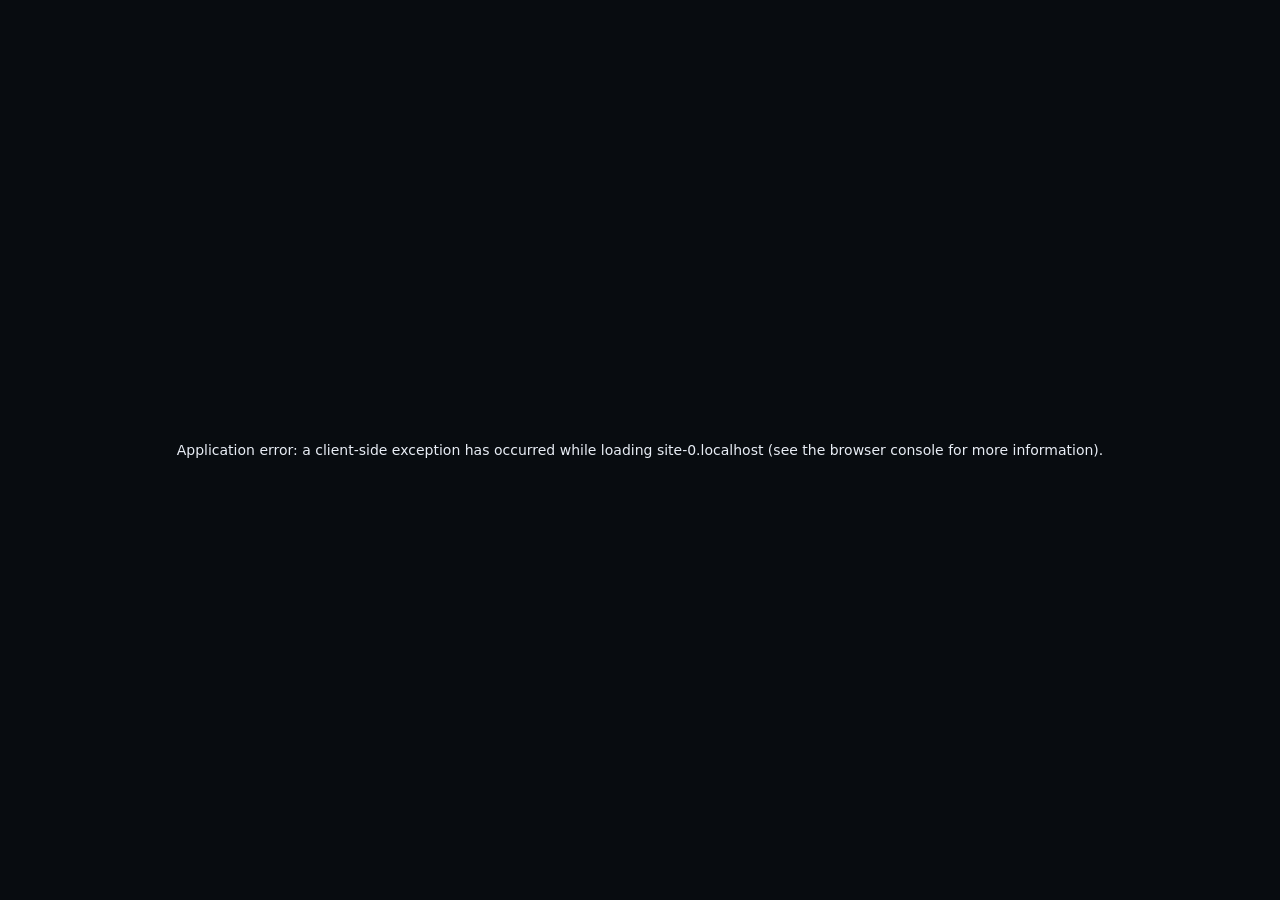
==== index.html @ 9c07d40f "xxxa" ====
<!DOCTYPE html><html lang="en" dir="ltr" data-theme="dark" class="__variable_48b81b __variable_45314e"><head><meta charSet="utf-8"/><meta name="viewport" content="width=device-width, initial-scale=1"/><link rel="preload" href="/_next/static/media/01f0c602c274ea55-s.p.woff2" as="font" crossorigin="" type="font/woff2"/><link rel="preload" href="/_next/static/media/350b852752f8489d-s.p.woff2" as="font" crossorigin="" type="font/woff2"/><link rel="preload" href="/_next/static/media/e4af272ccee01ff0-s.p.woff2" as="font" crossorigin="" type="font/woff2"/><link rel="preload" as="image" href="/SeniorClub.png"/><link rel="stylesheet" href="/_next/static/css/08821259f2e5fe49.css" data-precedence="next"/><link rel="preload" as="script" fetchPriority="low" href="/_next/static/chunks/webpack-e87937538e5c25ee.js"/><script src="/_next/static/chunks/4bd1b696-5a567261dd0a371d.js" async=""></script><script src="/_next/static/chunks/684-dfa50b2518e7a2e0.js" async=""></script><script src="/_next/static/chunks/main-app-e4948cb6dcdb7e69.js" async=""></script><script src="/_next/static/chunks/44530001-9fe5617ddb7db574.js" async=""></script><script src="/_next/static/chunks/180-b823059740a88b15.js" async=""></script><script src="/_next/static/chunks/874-2d90f5183ddbcd8a.js" async=""></script><script src="/_next/static/chunks/515-d4d779eb6a6350e9.js" async=""></script><script src="/_next/static/chunks/app/layout-894520704d3a43f4.js" async=""></script><script src="/_next/static/chunks/app/not-found-adb4e2da49fcdac7.js" async=""></script><script src="/_next/static/chunks/766-0daca23add2f3c8e.js" async=""></script><script src="/_next/static/chunks/app/page-f64c6b6fdcf48de6.js" async=""></script><meta name="next-size-adjust" content=""/><script>(function(){try{
var r=document.documentElement;
var t=localStorage.getItem('sc-theme');
r.setAttribute('data-theme',t==='light'?'light':'dark');
var l=localStorage.getItem('sc-lang');
if(l!=='ar'){l='en'}
r.setAttribute('lang',l);
r.setAttribute('dir',l==='ar'?'rtl':'ltr');
}catch(e){}})()</script><title>Senior Club | Custom Apparel &amp; Senior Merch Management</title><meta name="description" content="Senior Club manages custom apparel orders, production, delivery, and payment tracking for senior merch and branded clothing."/><link rel="canonical" href="https://seniorclub.github.io/"/><meta name="google-site-verification" content="EM5_p-hZ5hn9yo7Q4IDcOCgQPjWIcrB5mJHLakNlkgA"/><meta property="og:title" content="Senior Club"/><meta property="og:description" content="Custom apparel and senior merch management system."/><meta property="og:url" content="https://seniorclub.github.io/"/><meta property="og:site_name" content="Senior Club"/><meta property="og:image" content="https://seniorclub.github.io/SeniorClub.png"/><meta property="og:image:width" content="1563"/><meta property="og:image:height" content="1563"/><meta property="og:image:alt" content="Senior Club logo"/><meta property="og:type" content="website"/><meta name="twitter:card" content="summary_large_image"/><meta name="twitter:title" content="Senior Club"/><meta name="twitter:description" content="Custom apparel and senior merch management system."/><meta name="twitter:image" content="https://seniorclub.github.io/SeniorClub.png"/><link rel="shortcut icon" href="/SeniorClub.ico"/><link rel="icon" href="/SeniorClub.ico"/><link rel="apple-touch-icon" href="/SeniorClub.png"/><script>document.querySelectorAll('body link[rel="icon"], body link[rel="apple-touch-icon"]').forEach(el => document.head.appendChild(el))</script><script src="/_next/static/chunks/polyfills-42372ed130431b0a.js" noModule=""></script></head><body><main style="max-width:1200px;margin:0 auto;padding:1.75rem 1rem"><script type="application/ld+json">{"@context":"https://schema.org","@type":"Organization","name":"Senior Club","url":"https://seniorclub.github.io","logo":"https://seniorclub.github.io/SeniorClub.png","sameAs":[]}</script><div style="min-height:84vh;display:flex;align-items:center;justify-content:center;padding:2rem 1rem"><div class="prefs-floating no-print"><div class="prefs-controls"><button type="button" class="prefs-btn" title="Switch to light mode" aria-label="Switch to light mode"><svg width="15" height="15" viewBox="0 0 24 24" fill="none" stroke="currentColor" stroke-width="2.1" stroke-linecap="round" stroke-linejoin="round"><circle cx="12" cy="12" r="4"></circle><path d="M12 2v2M12 20v2M4.9 4.9l1.4 1.4M17.7 17.7l1.4 1.4M2 12h2M20 12h2M4.9 19.1l1.4-1.4M17.7 6.3l1.4-1.4"></path></svg></button><button type="button" class="prefs-btn prefs-btn-lang" title="Switch to Arabic" aria-label="Switch to Arabic" lang="ar">ع</button></div></div><div style="width:100%;max-width:880px;text-align:center"><div style="position:fixed;inset:auto auto 20% 50%;transform:translateX(-50%);width:700px;height:380px;background:radial-gradient(ellipse, var(--glow-accent) 0%, transparent 70%);pointer-events:none;user-select:none"></div><div style="position:relative;z-index:1"><span class="brand-plate" style="margin:0 auto 1.25rem"><img alt="Senior Club" width="320" height="228" decoding="async" data-nimg="1" style="color:transparent;width:min(320px, 78vw);height:auto;object-fit:contain;display:block" src="/SeniorClub.png"/></span><p style="margin:0 0 0.8rem;color:var(--accent);font-size:0.8rem;text-transform:uppercase;letter-spacing:0.18em;font-weight:700">Senior Club</p><h1 style="margin:0 0 0.9rem;font-size:clamp(2rem, 5vw, 3.5rem);line-height:var(--display-leading);letter-spacing:-0.05em;font-weight:800">Custom apparel and senior merch management</h1><p style="margin:0 auto 1.6rem;max-width:42ch;color:var(--text-secondary);font-size:1rem;line-height:1.6">Senior Club helps manage orders, production, delivery, and payment tracking for branded clothing and senior apparel.</p><div style="display:flex;justify-content:center;gap:0.75rem;flex-wrap:wrap;margin-bottom:2rem"><a class="btn-primary" style="text-decoration:none;padding:0.8rem 1.2rem" href="/login/">Sign In</a></div><div style="display:grid;grid-template-columns:repeat(auto-fit, minmax(180px, 1fr));gap:0.85rem;text-align:start"><div class="card-glass" style="padding:1rem 1.05rem"><p style="margin:0 0 0.35rem;font-size:0.9rem;font-weight:700">Order Management</p><p style="margin:0;color:var(--text-secondary);font-size:0.84rem;line-height:1.55">Track customer orders, delivery dates, and item breakdowns.</p></div><div class="card-glass" style="padding:1rem 1.05rem"><p style="margin:0 0 0.35rem;font-size:0.9rem;font-weight:700">Payment Tracking</p><p style="margin:0;color:var(--text-secondary);font-size:0.84rem;line-height:1.55">Monitor deposits, balances, and payment history in one place.</p></div><div class="card-glass" style="padding:1rem 1.05rem"><p style="margin:0 0 0.35rem;font-size:0.9rem;font-weight:700">Production Overview</p><p style="margin:0;color:var(--text-secondary);font-size:0.84rem;line-height:1.55">Keep production status and delivery progress organized.</p></div></div></div></div></div><!--$--><!--/$--><!--$--><!--/$--></main><script src="/_next/static/chunks/webpack-e87937538e5c25ee.js" async=""></script><script>(self.__next_f=self.__next_f||[]).push([0])</script><script>self.__next_f.push([1,"1:\"$Sreact.fragment\"\n2:I[1669,[\"730\",\"static/chunks/44530001-9fe5617ddb7db574.js\",\"180\",\"static/chunks/180-b823059740a88b15.js\",\"874\",\"static/chunks/874-2d90f5183ddbcd8a.js\",\"515\",\"static/chunks/515-d4d779eb6a6350e9.js\",\"177\",\"static/chunks/app/layout-894520704d3a43f4.js\"],\"default\"]\n3:I[9832,[\"730\",\"static/chunks/44530001-9fe5617ddb7db574.js\",\"180\",\"static/chunks/180-b823059740a88b15.js\",\"874\",\"static/chunks/874-2d90f5183ddbcd8a.js\",\"515\",\"static/chunks/515-d4d779eb6a6350e9.js\",\"177\",\"static/chunks/app/layout-894520704d3a43f4.js\"],\"default\"]\n4:I[7555,[],\"\"]\n5:I[1295,[],\"\"]\n6:I[4584,[\"874\",\"static/chunks/874-2d90f5183ddbcd8a.js\",\"515\",\"static/chunks/515-d4d779eb6a6350e9.js\",\"345\",\"static/chunks/app/not-found-adb4e2da49fcdac7.js\"],\"default\"]\n7:I[835,[\"730\",\"static/chunks/44530001-9fe5617ddb7db574.js\",\"180\",\"static/chunks/180-b823059740a88b15.js\",\"766\",\"static/chunks/766-0daca23add2f3c8e.js\",\"874\",\"static/chunks/874-2d90f5183ddbcd8a.js\",\"515\",\"static/chunks/515-d4d779eb6a6350e9.js\",\"974\",\"static/chunks/app/page-f64c6b6fdcf48de6.js\"],\"default\"]\n8:I[9665,[],\"MetadataBoundary\"]\na:I[9665,[],\"OutletBoundary\"]\nd:I[4911,[],\"AsyncMetadataOutlet\"]\nf:I[9665,[],\"ViewportBoundary\"]\n11:I[6614,[],\"\"]\n:HL[\"/_next/static/media/01f0c602c274ea55-s.p.woff2\",\"font\",{\"crossOrigin\":\"\",\"type\":\"font/woff2\"}]\n:HL[\"/_next/static/media/350b852752f8489d-s.p.woff2\",\"font\",{\"crossOrigin\":\"\",\"type\":\"font/woff2\"}]\n:HL[\"/_next/static/media/e4af272ccee01ff0-s.p.woff2\",\"font\",{\"crossOrigin\":\"\",\"type\":\"font/woff2\"}]\n:HL[\"/_next/static/css/08821259f2e5fe49.css\",\"style\"]\n"])</script><script>self.__next_f.push([1,"0:{\"P\":null,\"b\":\"fe1c22cDZYqE9fN7G1og5\",\"p\":\"\",\"c\":[\"\",\"\"],\"i\":false,\"f\":[[[\"\",{\"children\":[\"__PAGE__\",{}]},\"$undefined\",\"$undefined\",true],[\"\",[\"$\",\"$1\",\"c\",{\"children\":[[[\"$\",\"link\",\"0\",{\"rel\":\"stylesheet\",\"href\":\"/_next/static/css/08821259f2e5fe49.css\",\"precedence\":\"next\",\"crossOrigin\":\"$undefined\",\"nonce\":\"$undefined\"}]],[\"$\",\"html\",null,{\"lang\":\"en\",\"dir\":\"ltr\",\"data-theme\":\"dark\",\"className\":\"__variable_48b81b __variable_45314e\",\"suppressHydrationWarning\":true,\"children\":[[\"$\",\"head\",null,{\"children\":[\"$\",\"script\",null,{\"dangerouslySetInnerHTML\":{\"__html\":\"(function(){try{\\nvar r=document.documentElement;\\nvar t=localStorage.getItem('sc-theme');\\nr.setAttribute('data-theme',t==='light'?'light':'dark');\\nvar l=localStorage.getItem('sc-lang');\\nif(l!=='ar'){l='en'}\\nr.setAttribute('lang',l);\\nr.setAttribute('dir',l==='ar'?'rtl':'ltr');\\n}catch(e){}})()\"}}]}],[\"$\",\"body\",null,{\"children\":[\"$\",\"$L2\",null,{\"children\":[[\"$\",\"$L3\",null,{}],[\"$\",\"main\",null,{\"style\":{\"maxWidth\":\"1200px\",\"margin\":\"0 auto\",\"padding\":\"1.75rem 1rem\"},\"children\":[\"$\",\"$L4\",null,{\"parallelRouterKey\":\"children\",\"error\":\"$undefined\",\"errorStyles\":\"$undefined\",\"errorScripts\":\"$undefined\",\"template\":[\"$\",\"$L5\",null,{}],\"templateStyles\":\"$undefined\",\"templateScripts\":\"$undefined\",\"notFound\":[[\"$\",\"$L6\",null,{}],[]],\"forbidden\":\"$undefined\",\"unauthorized\":\"$undefined\"}]}]]}]}]]}]]}],{\"children\":[\"__PAGE__\",[\"$\",\"$1\",\"c\",{\"children\":[[[\"$\",\"script\",null,{\"type\":\"application/ld+json\",\"dangerouslySetInnerHTML\":{\"__html\":\"{\\\"@context\\\":\\\"https://schema.org\\\",\\\"@type\\\":\\\"Organization\\\",\\\"name\\\":\\\"Senior Club\\\",\\\"url\\\":\\\"https://seniorclub.github.io\\\",\\\"logo\\\":\\\"https://seniorclub.github.io/SeniorClub.png\\\",\\\"sameAs\\\":[]}\"}}],[\"$\",\"$L7\",null,{}]],[\"$\",\"$L8\",null,{\"children\":\"$L9\"}],null,[\"$\",\"$La\",null,{\"children\":[\"$Lb\",\"$Lc\",[\"$\",\"$Ld\",null,{\"promise\":\"$@e\"}]]}]]}],{},null,false]},null,false],[\"$\",\"$1\",\"h\",{\"children\":[null,[\"$\",\"$1\",\"IIJAkZ6DR_lKCTyF5aYsN\",{\"children\":[[\"$\",\"$Lf\",null,{\"children\":\"$L10\"}],[\"$\",\"meta\",null,{\"name\":\"next-size-adjust\",\"content\":\"\"}]]}],null]}],false]],\"m\":\"$undefined\",\"G\":[\"$11\",\"$undefined\"],\"s\":false,\"S\":true}\n"])</script><script>self.__next_f.push([1,"12:\"$Sreact.suspense\"\n13:I[4911,[],\"AsyncMetadata\"]\n9:[\"$\",\"$12\",null,{\"fallback\":null,\"children\":[\"$\",\"$L13\",null,{\"promise\":\"$@14\"}]}]\n"])</script><script>self.__next_f.push([1,"c:null\n"])</script><script>self.__next_f.push([1,"10:[[\"$\",\"meta\",\"0\",{\"charSet\":\"utf-8\"}],[\"$\",\"meta\",\"1\",{\"name\":\"viewport\",\"content\":\"width=device-width, initial-scale=1\"}]]\nb:null\n"])</script><script>self.__next_f.push([1,"14:{\"metadata\":[[\"$\",\"title\",\"0\",{\"children\":\"Senior Club | Custom Apparel \u0026 Senior Merch Management\"}],[\"$\",\"meta\",\"1\",{\"name\":\"description\",\"content\":\"Senior Club manages custom apparel orders, production, delivery, and payment tracking for senior merch and branded clothing.\"}],[\"$\",\"link\",\"2\",{\"rel\":\"canonical\",\"href\":\"https://seniorclub.github.io/\"}],[\"$\",\"meta\",\"3\",{\"name\":\"google-site-verification\",\"content\":\"EM5_p-hZ5hn9yo7Q4IDcOCgQPjWIcrB5mJHLakNlkgA\"}],[\"$\",\"meta\",\"4\",{\"property\":\"og:title\",\"content\":\"Senior Club\"}],[\"$\",\"meta\",\"5\",{\"property\":\"og:description\",\"content\":\"Custom apparel and senior merch management system.\"}],[\"$\",\"meta\",\"6\",{\"property\":\"og:url\",\"content\":\"https://seniorclub.github.io/\"}],[\"$\",\"meta\",\"7\",{\"property\":\"og:site_name\",\"content\":\"Senior Club\"}],[\"$\",\"meta\",\"8\",{\"property\":\"og:image\",\"content\":\"https://seniorclub.github.io/SeniorClub.png\"}],[\"$\",\"meta\",\"9\",{\"property\":\"og:image:width\",\"content\":\"1563\"}],[\"$\",\"meta\",\"10\",{\"property\":\"og:image:height\",\"content\":\"1563\"}],[\"$\",\"meta\",\"11\",{\"property\":\"og:image:alt\",\"content\":\"Senior Club logo\"}],[\"$\",\"meta\",\"12\",{\"property\":\"og:type\",\"content\":\"website\"}],[\"$\",\"meta\",\"13\",{\"name\":\"twitter:card\",\"content\":\"summary_large_image\"}],[\"$\",\"meta\",\"14\",{\"name\":\"twitter:title\",\"content\":\"Senior Club\"}],[\"$\",\"meta\",\"15\",{\"name\":\"twitter:description\",\"content\":\"Custom apparel and senior merch management system.\"}],[\"$\",\"meta\",\"16\",{\"name\":\"twitter:image\",\"content\":\"https://seniorclub.github.io/SeniorClub.png\"}],[\"$\",\"link\",\"17\",{\"rel\":\"shortcut icon\",\"href\":\"/SeniorClub.ico\"}],[\"$\",\"link\",\"18\",{\"rel\":\"icon\",\"href\":\"/SeniorClub.ico\"}],[\"$\",\"link\",\"19\",{\"rel\":\"apple-touch-icon\",\"href\":\"/SeniorClub.png\"}]],\"error\":null,\"digest\":\"$undefined\"}\ne:{\"metadata\":\"$14:metadata\",\"error\":null,\"digest\":\"$undefined\"}\n"])</script></body></html>
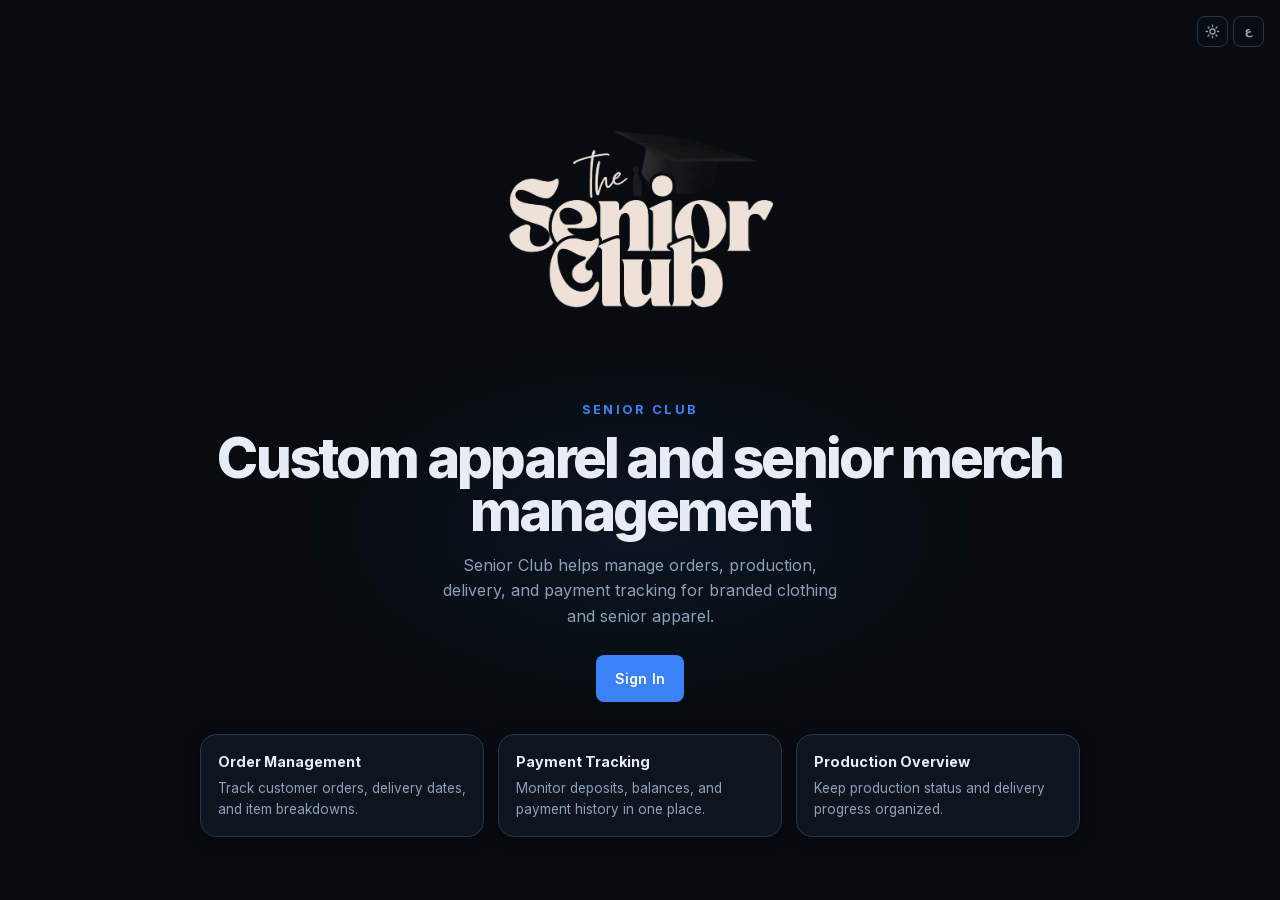
==== commit 4c97d732: "xxxa" ====
--- a/index.html
+++ b/index.html
@@ -1,4 +1,4 @@
-<!DOCTYPE html><html lang="en" dir="ltr" data-theme="dark" class="__variable_48b81b __variable_45314e"><head><meta charSet="utf-8"/><meta name="viewport" content="width=device-width, initial-scale=1"/><link rel="preload" href="/_next/static/media/01f0c602c274ea55-s.p.woff2" as="font" crossorigin="" type="font/woff2"/><link rel="preload" href="/_next/static/media/350b852752f8489d-s.p.woff2" as="font" crossorigin="" type="font/woff2"/><link rel="preload" href="/_next/static/media/e4af272ccee01ff0-s.p.woff2" as="font" crossorigin="" type="font/woff2"/><link rel="preload" as="image" href="/SeniorClub.png"/><link rel="stylesheet" href="/_next/static/css/08821259f2e5fe49.css" data-precedence="next"/><link rel="preload" as="script" fetchPriority="low" href="/_next/static/chunks/webpack-e87937538e5c25ee.js"/><script src="/_next/static/chunks/4bd1b696-5a567261dd0a371d.js" async=""></script><script src="/_next/static/chunks/684-dfa50b2518e7a2e0.js" async=""></script><script src="/_next/static/chunks/main-app-e4948cb6dcdb7e69.js" async=""></script><script src="/_next/static/chunks/44530001-9fe5617ddb7db574.js" async=""></script><script src="/_next/static/chunks/180-b823059740a88b15.js" async=""></script><script src="/_next/static/chunks/874-2d90f5183ddbcd8a.js" async=""></script><script src="/_next/static/chunks/515-d4d779eb6a6350e9.js" async=""></script><script src="/_next/static/chunks/app/layout-894520704d3a43f4.js" async=""></script><script src="/_next/static/chunks/app/not-found-adb4e2da49fcdac7.js" async=""></script><script src="/_next/static/chunks/766-0daca23add2f3c8e.js" async=""></script><script src="/_next/static/chunks/app/page-f64c6b6fdcf48de6.js" async=""></script><meta name="next-size-adjust" content=""/><script>(function(){try{
+<!DOCTYPE html><html lang="en" dir="ltr" data-theme="dark" class="__variable_48b81b __variable_45314e"><head><meta charSet="utf-8"/><meta name="viewport" content="width=device-width, initial-scale=1"/><link rel="preload" href="/_next/static/media/01f0c602c274ea55-s.p.woff2" as="font" crossorigin="" type="font/woff2"/><link rel="preload" href="/_next/static/media/350b852752f8489d-s.p.woff2" as="font" crossorigin="" type="font/woff2"/><link rel="preload" href="/_next/static/media/e4af272ccee01ff0-s.p.woff2" as="font" crossorigin="" type="font/woff2"/><link rel="preload" as="image" href="/SeniorClub.png"/><link rel="stylesheet" href="/_next/static/css/08821259f2e5fe49.css" data-precedence="next"/><link rel="preload" as="script" fetchPriority="low" href="/_next/static/chunks/webpack-e87937538e5c25ee.js"/><script src="/_next/static/chunks/4bd1b696-68f92c1cae941c1f.js" async=""></script><script src="/_next/static/chunks/684-ba48cfd5ec9691ad.js" async=""></script><script src="/_next/static/chunks/main-app-e4948cb6dcdb7e69.js" async=""></script><script src="/_next/static/chunks/44530001-9fe5617ddb7db574.js" async=""></script><script src="/_next/static/chunks/180-b823059740a88b15.js" async=""></script><script src="/_next/static/chunks/874-b9b22642de05aa3d.js" async=""></script><script src="/_next/static/chunks/515-6a53ae223b5e7f9b.js" async=""></script><script src="/_next/static/chunks/app/layout-37edec93da21b31f.js" async=""></script><script src="/_next/static/chunks/app/not-found-e8fa048a82a594fc.js" async=""></script><script src="/_next/static/chunks/766-79dfa939f48d78d2.js" async=""></script><script src="/_next/static/chunks/app/page-0f79895df7996c70.js" async=""></script><meta name="next-size-adjust" content=""/><script>(function(){try{
 var r=document.documentElement;
 var t=localStorage.getItem('sc-theme');
 r.setAttribute('data-theme',t==='light'?'light':'dark');
@@ -6,4 +6,4 @@
 if(l!=='ar'){l='en'}
 r.setAttribute('lang',l);
 r.setAttribute('dir',l==='ar'?'rtl':'ltr');
-}catch(e){}})()</script><title>Senior Club | Custom Apparel &amp; Senior Merch Management</title><meta name="description" content="Senior Club manages custom apparel orders, production, delivery, and payment tracking for senior merch and branded clothing."/><link rel="canonical" href="https://seniorclub.github.io/"/><meta name="google-site-verification" content="EM5_p-hZ5hn9yo7Q4IDcOCgQPjWIcrB5mJHLakNlkgA"/><meta property="og:title" content="Senior Club"/><meta property="og:description" content="Custom apparel and senior merch management system."/><meta property="og:url" content="https://seniorclub.github.io/"/><meta property="og:site_name" content="Senior Club"/><meta property="og:image" content="https://seniorclub.github.io/SeniorClub.png"/><meta property="og:image:width" content="1563"/><meta property="og:image:height" content="1563"/><meta property="og:image:alt" content="Senior Club logo"/><meta property="og:type" content="website"/><meta name="twitter:card" content="summary_large_image"/><meta name="twitter:title" content="Senior Club"/><meta name="twitter:description" content="Custom apparel and senior merch management system."/><meta name="twitter:image" content="https://seniorclub.github.io/SeniorClub.png"/><link rel="shortcut icon" href="/SeniorClub.ico"/><link rel="icon" href="/SeniorClub.ico"/><link rel="apple-touch-icon" href="/SeniorClub.png"/><script>document.querySelectorAll('body link[rel="icon"], body link[rel="apple-touch-icon"]').forEach(el => document.head.appendChild(el))</script><script src="/_next/static/chunks/polyfills-42372ed130431b0a.js" noModule=""></script></head><body><main style="max-width:1200px;margin:0 auto;padding:1.75rem 1rem"><script type="application/ld+json">{"@context":"https://schema.org","@type":"Organization","name":"Senior Club","url":"https://seniorclub.github.io","logo":"https://seniorclub.github.io/SeniorClub.png","sameAs":[]}</script><div style="min-height:84vh;display:flex;align-items:center;justify-content:center;padding:2rem 1rem"><div class="prefs-floating no-print"><div class="prefs-controls"><button type="button" class="prefs-btn" title="Switch to light mode" aria-label="Switch to light mode"><svg width="15" height="15" viewBox="0 0 24 24" fill="none" stroke="currentColor" stroke-width="2.1" stroke-linecap="round" stroke-linejoin="round"><circle cx="12" cy="12" r="4"></circle><path d="M12 2v2M12 20v2M4.9 4.9l1.4 1.4M17.7 17.7l1.4 1.4M2 12h2M20 12h2M4.9 19.1l1.4-1.4M17.7 6.3l1.4-1.4"></path></svg></button><button type="button" class="prefs-btn prefs-btn-lang" title="Switch to Arabic" aria-label="Switch to Arabic" lang="ar">ع</button></div></div><div style="width:100%;max-width:880px;text-align:center"><div style="position:fixed;inset:auto auto 20% 50%;transform:translateX(-50%);width:700px;height:380px;background:radial-gradient(ellipse, var(--glow-accent) 0%, transparent 70%);pointer-events:none;user-select:none"></div><div style="position:relative;z-index:1"><span class="brand-plate" style="margin:0 auto 1.25rem"><img alt="Senior Club" width="320" height="228" decoding="async" data-nimg="1" style="color:transparent;width:min(320px, 78vw);height:auto;object-fit:contain;display:block" src="/SeniorClub.png"/></span><p style="margin:0 0 0.8rem;color:var(--accent);font-size:0.8rem;text-transform:uppercase;letter-spacing:0.18em;font-weight:700">Senior Club</p><h1 style="margin:0 0 0.9rem;font-size:clamp(2rem, 5vw, 3.5rem);line-height:var(--display-leading);letter-spacing:-0.05em;font-weight:800">Custom apparel and senior merch management</h1><p style="margin:0 auto 1.6rem;max-width:42ch;color:var(--text-secondary);font-size:1rem;line-height:1.6">Senior Club helps manage orders, production, delivery, and payment tracking for branded clothing and senior apparel.</p><div style="display:flex;justify-content:center;gap:0.75rem;flex-wrap:wrap;margin-bottom:2rem"><a class="btn-primary" style="text-decoration:none;padding:0.8rem 1.2rem" href="/login/">Sign In</a></div><div style="display:grid;grid-template-columns:repeat(auto-fit, minmax(180px, 1fr));gap:0.85rem;text-align:start"><div class="card-glass" style="padding:1rem 1.05rem"><p style="margin:0 0 0.35rem;font-size:0.9rem;font-weight:700">Order Management</p><p style="margin:0;color:var(--text-secondary);font-size:0.84rem;line-height:1.55">Track customer orders, delivery dates, and item breakdowns.</p></div><div class="card-glass" style="padding:1rem 1.05rem"><p style="margin:0 0 0.35rem;font-size:0.9rem;font-weight:700">Payment Tracking</p><p style="margin:0;color:var(--text-secondary);font-size:0.84rem;line-height:1.55">Monitor deposits, balances, and payment history in one place.</p></div><div class="card-glass" style="padding:1rem 1.05rem"><p style="margin:0 0 0.35rem;font-size:0.9rem;font-weight:700">Production Overview</p><p style="margin:0;color:var(--text-secondary);font-size:0.84rem;line-height:1.55">Keep production status and delivery progress organized.</p></div></div></div></div></div><!--$--><!--/$--><!--$--><!--/$--></main><script src="/_next/static/chunks/webpack-e87937538e5c25ee.js" async=""></script><script>(self.__next_f=self.__next_f||[]).push([0])</script><script>self.__next_f.push([1,"1:\"$Sreact.fragment\"\n2:I[1669,[\"730\",\"static/chunks/44530001-9fe5617ddb7db574.js\",\"180\",\"static/chunks/180-b823059740a88b15.js\",\"874\",\"static/chunks/874-2d90f5183ddbcd8a.js\",\"515\",\"static/chunks/515-d4d779eb6a6350e9.js\",\"177\",\"static/chunks/app/layout-894520704d3a43f4.js\"],\"default\"]\n3:I[9832,[\"730\",\"static/chunks/44530001-9fe5617ddb7db574.js\",\"180\",\"static/chunks/180-b823059740a88b15.js\",\"874\",\"static/chunks/874-2d90f5183ddbcd8a.js\",\"515\",\"static/chunks/515-d4d779eb6a6350e9.js\",\"177\",\"static/chunks/app/layout-894520704d3a43f4.js\"],\"default\"]\n4:I[7555,[],\"\"]\n5:I[1295,[],\"\"]\n6:I[4584,[\"874\",\"static/chunks/874-2d90f5183ddbcd8a.js\",\"515\",\"static/chunks/515-d4d779eb6a6350e9.js\",\"345\",\"static/chunks/app/not-found-adb4e2da49fcdac7.js\"],\"default\"]\n7:I[835,[\"730\",\"static/chunks/44530001-9fe5617ddb7db574.js\",\"180\",\"static/chunks/180-b823059740a88b15.js\",\"766\",\"static/chunks/766-0daca23add2f3c8e.js\",\"874\",\"static/chunks/874-2d90f5183ddbcd8a.js\",\"515\",\"static/chunks/515-d4d779eb6a6350e9.js\",\"974\",\"static/chunks/app/page-f64c6b6fdcf48de6.js\"],\"default\"]\n8:I[9665,[],\"MetadataBoundary\"]\na:I[9665,[],\"OutletBoundary\"]\nd:I[4911,[],\"AsyncMetadataOutlet\"]\nf:I[9665,[],\"ViewportBoundary\"]\n11:I[6614,[],\"\"]\n:HL[\"/_next/static/media/01f0c602c274ea55-s.p.woff2\",\"font\",{\"crossOrigin\":\"\",\"type\":\"font/woff2\"}]\n:HL[\"/_next/static/media/350b852752f8489d-s.p.woff2\",\"font\",{\"crossOrigin\":\"\",\"type\":\"font/woff2\"}]\n:HL[\"/_next/static/media/e4af272ccee01ff0-s.p.woff2\",\"font\",{\"crossOrigin\":\"\",\"type\":\"font/woff2\"}]\n:HL[\"/_next/static/css/08821259f2e5fe49.css\",\"style\"]\n"])</script><script>self.__next_f.push([1,"0:{\"P\":null,\"b\":\"fe1c22cDZYqE9fN7G1og5\",\"p\":\"\",\"c\":[\"\",\"\"],\"i\":false,\"f\":[[[\"\",{\"children\":[\"__PAGE__\",{}]},\"$undefined\",\"$undefined\",true],[\"\",[\"$\",\"$1\",\"c\",{\"children\":[[[\"$\",\"link\",\"0\",{\"rel\":\"stylesheet\",\"href\":\"/_next/static/css/08821259f2e5fe49.css\",\"precedence\":\"next\",\"crossOrigin\":\"$undefined\",\"nonce\":\"$undefined\"}]],[\"$\",\"html\",null,{\"lang\":\"en\",\"dir\":\"ltr\",\"data-theme\":\"dark\",\"className\":\"__variable_48b81b __variable_45314e\",\"suppressHydrationWarning\":true,\"children\":[[\"$\",\"head\",null,{\"children\":[\"$\",\"script\",null,{\"dangerouslySetInnerHTML\":{\"__html\":\"(function(){try{\\nvar r=document.documentElement;\\nvar t=localStorage.getItem('sc-theme');\\nr.setAttribute('data-theme',t==='light'?'light':'dark');\\nvar l=localStorage.getItem('sc-lang');\\nif(l!=='ar'){l='en'}\\nr.setAttribute('lang',l);\\nr.setAttribute('dir',l==='ar'?'rtl':'ltr');\\n}catch(e){}})()\"}}]}],[\"$\",\"body\",null,{\"children\":[\"$\",\"$L2\",null,{\"children\":[[\"$\",\"$L3\",null,{}],[\"$\",\"main\",null,{\"style\":{\"maxWidth\":\"1200px\",\"margin\":\"0 auto\",\"padding\":\"1.75rem 1rem\"},\"children\":[\"$\",\"$L4\",null,{\"parallelRouterKey\":\"children\",\"error\":\"$undefined\",\"errorStyles\":\"$undefined\",\"errorScripts\":\"$undefined\",\"template\":[\"$\",\"$L5\",null,{}],\"templateStyles\":\"$undefined\",\"templateScripts\":\"$undefined\",\"notFound\":[[\"$\",\"$L6\",null,{}],[]],\"forbidden\":\"$undefined\",\"unauthorized\":\"$undefined\"}]}]]}]}]]}]]}],{\"children\":[\"__PAGE__\",[\"$\",\"$1\",\"c\",{\"children\":[[[\"$\",\"script\",null,{\"type\":\"application/ld+json\",\"dangerouslySetInnerHTML\":{\"__html\":\"{\\\"@context\\\":\\\"https://schema.org\\\",\\\"@type\\\":\\\"Organization\\\",\\\"name\\\":\\\"Senior Club\\\",\\\"url\\\":\\\"https://seniorclub.github.io\\\",\\\"logo\\\":\\\"https://seniorclub.github.io/SeniorClub.png\\\",\\\"sameAs\\\":[]}\"}}],[\"$\",\"$L7\",null,{}]],[\"$\",\"$L8\",null,{\"children\":\"$L9\"}],null,[\"$\",\"$La\",null,{\"children\":[\"$Lb\",\"$Lc\",[\"$\",\"$Ld\",null,{\"promise\":\"$@e\"}]]}]]}],{},null,false]},null,false],[\"$\",\"$1\",\"h\",{\"children\":[null,[\"$\",\"$1\",\"IIJAkZ6DR_lKCTyF5aYsN\",{\"children\":[[\"$\",\"$Lf\",null,{\"children\":\"$L10\"}],[\"$\",\"meta\",null,{\"name\":\"next-size-adjust\",\"content\":\"\"}]]}],null]}],false]],\"m\":\"$undefined\",\"G\":[\"$11\",\"$undefined\"],\"s\":false,\"S\":true}\n"])</script><script>self.__next_f.push([1,"12:\"$Sreact.suspense\"\n13:I[4911,[],\"AsyncMetadata\"]\n9:[\"$\",\"$12\",null,{\"fallback\":null,\"children\":[\"$\",\"$L13\",null,{\"promise\":\"$@14\"}]}]\n"])</script><script>self.__next_f.push([1,"c:null\n"])</script><script>self.__next_f.push([1,"10:[[\"$\",\"meta\",\"0\",{\"charSet\":\"utf-8\"}],[\"$\",\"meta\",\"1\",{\"name\":\"viewport\",\"content\":\"width=device-width, initial-scale=1\"}]]\nb:null\n"])</script><script>self.__next_f.push([1,"14:{\"metadata\":[[\"$\",\"title\",\"0\",{\"children\":\"Senior Club | Custom Apparel \u0026 Senior Merch Management\"}],[\"$\",\"meta\",\"1\",{\"name\":\"description\",\"content\":\"Senior Club manages custom apparel orders, production, delivery, and payment tracking for senior merch and branded clothing.\"}],[\"$\",\"link\",\"2\",{\"rel\":\"canonical\",\"href\":\"https://seniorclub.github.io/\"}],[\"$\",\"meta\",\"3\",{\"name\":\"google-site-verification\",\"content\":\"EM5_p-hZ5hn9yo7Q4IDcOCgQPjWIcrB5mJHLakNlkgA\"}],[\"$\",\"meta\",\"4\",{\"property\":\"og:title\",\"content\":\"Senior Club\"}],[\"$\",\"meta\",\"5\",{\"property\":\"og:description\",\"content\":\"Custom apparel and senior merch management system.\"}],[\"$\",\"meta\",\"6\",{\"property\":\"og:url\",\"content\":\"https://seniorclub.github.io/\"}],[\"$\",\"meta\",\"7\",{\"property\":\"og:site_name\",\"content\":\"Senior Club\"}],[\"$\",\"meta\",\"8\",{\"property\":\"og:image\",\"content\":\"https://seniorclub.github.io/SeniorClub.png\"}],[\"$\",\"meta\",\"9\",{\"property\":\"og:image:width\",\"content\":\"1563\"}],[\"$\",\"meta\",\"10\",{\"property\":\"og:image:height\",\"content\":\"1563\"}],[\"$\",\"meta\",\"11\",{\"property\":\"og:image:alt\",\"content\":\"Senior Club logo\"}],[\"$\",\"meta\",\"12\",{\"property\":\"og:type\",\"content\":\"website\"}],[\"$\",\"meta\",\"13\",{\"name\":\"twitter:card\",\"content\":\"summary_large_image\"}],[\"$\",\"meta\",\"14\",{\"name\":\"twitter:title\",\"content\":\"Senior Club\"}],[\"$\",\"meta\",\"15\",{\"name\":\"twitter:description\",\"content\":\"Custom apparel and senior merch management system.\"}],[\"$\",\"meta\",\"16\",{\"name\":\"twitter:image\",\"content\":\"https://seniorclub.github.io/SeniorClub.png\"}],[\"$\",\"link\",\"17\",{\"rel\":\"shortcut icon\",\"href\":\"/SeniorClub.ico\"}],[\"$\",\"link\",\"18\",{\"rel\":\"icon\",\"href\":\"/SeniorClub.ico\"}],[\"$\",\"link\",\"19\",{\"rel\":\"apple-touch-icon\",\"href\":\"/SeniorClub.png\"}]],\"error\":null,\"digest\":\"$undefined\"}\ne:{\"metadata\":\"$14:metadata\",\"error\":null,\"digest\":\"$undefined\"}\n"])</script></body></html>+}catch(e){}})()</script><title>Senior Club | Custom Apparel &amp; Senior Merch Management</title><meta name="description" content="Senior Club manages custom apparel orders, production, delivery, and payment tracking for senior merch and branded clothing."/><link rel="canonical" href="https://seniorclub.github.io/"/><meta name="google-site-verification" content="EM5_p-hZ5hn9yo7Q4IDcOCgQPjWIcrB5mJHLakNlkgA"/><meta property="og:title" content="Senior Club"/><meta property="og:description" content="Custom apparel and senior merch management system."/><meta property="og:url" content="https://seniorclub.github.io/"/><meta property="og:site_name" content="Senior Club"/><meta property="og:image" content="https://seniorclub.github.io/SeniorClub.png"/><meta property="og:image:width" content="1563"/><meta property="og:image:height" content="1563"/><meta property="og:image:alt" content="Senior Club logo"/><meta property="og:type" content="website"/><meta name="twitter:card" content="summary_large_image"/><meta name="twitter:title" content="Senior Club"/><meta name="twitter:description" content="Custom apparel and senior merch management system."/><meta name="twitter:image" content="https://seniorclub.github.io/SeniorClub.png"/><link rel="shortcut icon" href="/SeniorClub.ico"/><link rel="icon" href="/SeniorClub.ico"/><link rel="apple-touch-icon" href="/SeniorClub.png"/><script>document.querySelectorAll('body link[rel="icon"], body link[rel="apple-touch-icon"]').forEach(el => document.head.appendChild(el))</script><script src="/_next/static/chunks/polyfills-42372ed130431b0a.js" noModule=""></script></head><body><main style="max-width:1200px;margin:0 auto;padding:1.75rem 1rem"><script type="application/ld+json">{"@context":"https://schema.org","@type":"Organization","name":"Senior Club","url":"https://seniorclub.github.io","logo":"https://seniorclub.github.io/SeniorClub.png","sameAs":[]}</script><div style="min-height:84vh;display:flex;align-items:center;justify-content:center;padding:2rem 1rem"><div class="prefs-floating no-print"><div class="prefs-controls"><button type="button" class="prefs-btn" title="Switch to light mode" aria-label="Switch to light mode"><svg width="15" height="15" viewBox="0 0 24 24" fill="none" stroke="currentColor" stroke-width="2.1" stroke-linecap="round" stroke-linejoin="round"><circle cx="12" cy="12" r="4"></circle><path d="M12 2v2M12 20v2M4.9 4.9l1.4 1.4M17.7 17.7l1.4 1.4M2 12h2M20 12h2M4.9 19.1l1.4-1.4M17.7 6.3l1.4-1.4"></path></svg></button><button type="button" class="prefs-btn prefs-btn-lang" title="Switch to Arabic" aria-label="Switch to Arabic" lang="ar">ع</button></div></div><div style="width:100%;max-width:880px;text-align:center"><div style="position:fixed;inset:auto auto 20% 50%;transform:translateX(-50%);width:700px;height:380px;background:radial-gradient(ellipse, var(--glow-accent) 0%, transparent 70%);pointer-events:none;user-select:none"></div><div style="position:relative;z-index:1"><span class="brand-plate" style="margin:0 auto 1.25rem"><img alt="Senior Club" width="320" height="228" decoding="async" data-nimg="1" style="color:transparent;width:min(320px, 78vw);height:auto;object-fit:contain;display:block" src="/SeniorClub.png"/></span><p style="margin:0 0 0.8rem;color:var(--accent);font-size:0.8rem;text-transform:uppercase;letter-spacing:0.18em;font-weight:700">Senior Club</p><h1 style="margin:0 0 0.9rem;font-size:clamp(2rem, 5vw, 3.5rem);line-height:var(--display-leading);letter-spacing:-0.05em;font-weight:800">Custom apparel and senior merch management</h1><p style="margin:0 auto 1.6rem;max-width:42ch;color:var(--text-secondary);font-size:1rem;line-height:1.6">Senior Club helps manage orders, production, delivery, and payment tracking for branded clothing and senior apparel.</p><div style="display:flex;justify-content:center;gap:0.75rem;flex-wrap:wrap;margin-bottom:2rem"><a class="btn-primary" style="text-decoration:none;padding:0.8rem 1.2rem" href="/login/">Sign In</a></div><div style="display:grid;grid-template-columns:repeat(auto-fit, minmax(180px, 1fr));gap:0.85rem;text-align:start"><div class="card-glass" style="padding:1rem 1.05rem"><p style="margin:0 0 0.35rem;font-size:0.9rem;font-weight:700">Order Management</p><p style="margin:0;color:var(--text-secondary);font-size:0.84rem;line-height:1.55">Track customer orders, delivery dates, and item breakdowns.</p></div><div class="card-glass" style="padding:1rem 1.05rem"><p style="margin:0 0 0.35rem;font-size:0.9rem;font-weight:700">Payment Tracking</p><p style="margin:0;color:var(--text-secondary);font-size:0.84rem;line-height:1.55">Monitor deposits, balances, and payment history in one place.</p></div><div class="card-glass" style="padding:1rem 1.05rem"><p style="margin:0 0 0.35rem;font-size:0.9rem;font-weight:700">Production Overview</p><p style="margin:0;color:var(--text-secondary);font-size:0.84rem;line-height:1.55">Keep production status and delivery progress organized.</p></div></div></div></div></div><!--$--><!--/$--><!--$--><!--/$--></main><script src="/_next/static/chunks/webpack-e87937538e5c25ee.js" async=""></script><script>(self.__next_f=self.__next_f||[]).push([0])</script><script>self.__next_f.push([1,"1:\"$Sreact.fragment\"\n2:I[2015,[\"730\",\"static/chunks/44530001-9fe5617ddb7db574.js\",\"180\",\"static/chunks/180-b823059740a88b15.js\",\"874\",\"static/chunks/874-b9b22642de05aa3d.js\",\"515\",\"static/chunks/515-6a53ae223b5e7f9b.js\",\"177\",\"static/chunks/app/layout-37edec93da21b31f.js\"],\"default\"]\n3:I[9832,[\"730\",\"static/chunks/44530001-9fe5617ddb7db574.js\",\"180\",\"static/chunks/180-b823059740a88b15.js\",\"874\",\"static/chunks/874-b9b22642de05aa3d.js\",\"515\",\"static/chunks/515-6a53ae223b5e7f9b.js\",\"177\",\"static/chunks/app/layout-37edec93da21b31f.js\"],\"default\"]\n4:I[7555,[],\"\"]\n5:I[1295,[],\"\"]\n6:I[4584,[\"874\",\"static/chunks/874-b9b22642de05aa3d.js\",\"515\",\"static/chunks/515-6a53ae223b5e7f9b.js\",\"345\",\"static/chunks/app/not-found-e8fa048a82a594fc.js\"],\"default\"]\n7:I[835,[\"730\",\"static/chunks/44530001-9fe5617ddb7db574.js\",\"180\",\"static/chunks/180-b823059740a88b15.js\",\"766\",\"static/chunks/766-79dfa939f48d78d2.js\",\"874\",\"static/chunks/874-b9b22642de05aa3d.js\",\"515\",\"static/chunks/515-6a53ae223b5e7f9b.js\",\"974\",\"static/chunks/app/page-0f79895df7996c70.js\"],\"default\"]\n8:I[9665,[],\"MetadataBoundary\"]\na:I[9665,[],\"OutletBoundary\"]\nd:I[4911,[],\"AsyncMetadataOutlet\"]\nf:I[9665,[],\"ViewportBoundary\"]\n11:I[6614,[],\"\"]\n:HL[\"/_next/static/media/01f0c602c274ea55-s.p.woff2\",\"font\",{\"crossOrigin\":\"\",\"type\":\"font/woff2\"}]\n:HL[\"/_next/static/media/350b852752f8489d-s.p.woff2\",\"font\",{\"crossOrigin\":\"\",\"type\":\"font/woff2\"}]\n:HL[\"/_next/static/media/e4af272ccee01ff0-s.p.woff2\",\"font\",{\"crossOrigin\":\"\",\"type\":\"font/woff2\"}]\n:HL[\"/_next/static/css/08821259f2e5fe49.css\",\"style\"]\n"])</script><script>self.__next_f.push([1,"0:{\"P\":null,\"b\":\"X5N-dWU-ncnhB90UCzuoB\",\"p\":\"\",\"c\":[\"\",\"\"],\"i\":false,\"f\":[[[\"\",{\"children\":[\"__PAGE__\",{}]},\"$undefined\",\"$undefined\",true],[\"\",[\"$\",\"$1\",\"c\",{\"children\":[[[\"$\",\"link\",\"0\",{\"rel\":\"stylesheet\",\"href\":\"/_next/static/css/08821259f2e5fe49.css\",\"precedence\":\"next\",\"crossOrigin\":\"$undefined\",\"nonce\":\"$undefined\"}]],[\"$\",\"html\",null,{\"lang\":\"en\",\"dir\":\"ltr\",\"data-theme\":\"dark\",\"className\":\"__variable_48b81b __variable_45314e\",\"suppressHydrationWarning\":true,\"children\":[[\"$\",\"head\",null,{\"children\":[\"$\",\"script\",null,{\"dangerouslySetInnerHTML\":{\"__html\":\"(function(){try{\\nvar r=document.documentElement;\\nvar t=localStorage.getItem('sc-theme');\\nr.setAttribute('data-theme',t==='light'?'light':'dark');\\nvar l=localStorage.getItem('sc-lang');\\nif(l!=='ar'){l='en'}\\nr.setAttribute('lang',l);\\nr.setAttribute('dir',l==='ar'?'rtl':'ltr');\\n}catch(e){}})()\"}}]}],[\"$\",\"body\",null,{\"children\":[\"$\",\"$L2\",null,{\"children\":[[\"$\",\"$L3\",null,{}],[\"$\",\"main\",null,{\"style\":{\"maxWidth\":\"1200px\",\"margin\":\"0 auto\",\"padding\":\"1.75rem 1rem\"},\"children\":[\"$\",\"$L4\",null,{\"parallelRouterKey\":\"children\",\"error\":\"$undefined\",\"errorStyles\":\"$undefined\",\"errorScripts\":\"$undefined\",\"template\":[\"$\",\"$L5\",null,{}],\"templateStyles\":\"$undefined\",\"templateScripts\":\"$undefined\",\"notFound\":[[\"$\",\"$L6\",null,{}],[]],\"forbidden\":\"$undefined\",\"unauthorized\":\"$undefined\"}]}]]}]}]]}]]}],{\"children\":[\"__PAGE__\",[\"$\",\"$1\",\"c\",{\"children\":[[[\"$\",\"script\",null,{\"type\":\"application/ld+json\",\"dangerouslySetInnerHTML\":{\"__html\":\"{\\\"@context\\\":\\\"https://schema.org\\\",\\\"@type\\\":\\\"Organization\\\",\\\"name\\\":\\\"Senior Club\\\",\\\"url\\\":\\\"https://seniorclub.github.io\\\",\\\"logo\\\":\\\"https://seniorclub.github.io/SeniorClub.png\\\",\\\"sameAs\\\":[]}\"}}],[\"$\",\"$L7\",null,{}]],[\"$\",\"$L8\",null,{\"children\":\"$L9\"}],null,[\"$\",\"$La\",null,{\"children\":[\"$Lb\",\"$Lc\",[\"$\",\"$Ld\",null,{\"promise\":\"$@e\"}]]}]]}],{},null,false]},null,false],[\"$\",\"$1\",\"h\",{\"children\":[null,[\"$\",\"$1\",\"qAY13J0We_icEXvEOmbDn\",{\"children\":[[\"$\",\"$Lf\",null,{\"children\":\"$L10\"}],[\"$\",\"meta\",null,{\"name\":\"next-size-adjust\",\"content\":\"\"}]]}],null]}],false]],\"m\":\"$undefined\",\"G\":[\"$11\",\"$undefined\"],\"s\":false,\"S\":true}\n"])</script><script>self.__next_f.push([1,"12:\"$Sreact.suspense\"\n13:I[4911,[],\"AsyncMetadata\"]\n9:[\"$\",\"$12\",null,{\"fallback\":null,\"children\":[\"$\",\"$L13\",null,{\"promise\":\"$@14\"}]}]\n"])</script><script>self.__next_f.push([1,"c:null\n"])</script><script>self.__next_f.push([1,"10:[[\"$\",\"meta\",\"0\",{\"charSet\":\"utf-8\"}],[\"$\",\"meta\",\"1\",{\"name\":\"viewport\",\"content\":\"width=device-width, initial-scale=1\"}]]\nb:null\n"])</script><script>self.__next_f.push([1,"14:{\"metadata\":[[\"$\",\"title\",\"0\",{\"children\":\"Senior Club | Custom Apparel \u0026 Senior Merch Management\"}],[\"$\",\"meta\",\"1\",{\"name\":\"description\",\"content\":\"Senior Club manages custom apparel orders, production, delivery, and payment tracking for senior merch and branded clothing.\"}],[\"$\",\"link\",\"2\",{\"rel\":\"canonical\",\"href\":\"https://seniorclub.github.io/\"}],[\"$\",\"meta\",\"3\",{\"name\":\"google-site-verification\",\"content\":\"EM5_p-hZ5hn9yo7Q4IDcOCgQPjWIcrB5mJHLakNlkgA\"}],[\"$\",\"meta\",\"4\",{\"property\":\"og:title\",\"content\":\"Senior Club\"}],[\"$\",\"meta\",\"5\",{\"property\":\"og:description\",\"content\":\"Custom apparel and senior merch management system.\"}],[\"$\",\"meta\",\"6\",{\"property\":\"og:url\",\"content\":\"https://seniorclub.github.io/\"}],[\"$\",\"meta\",\"7\",{\"property\":\"og:site_name\",\"content\":\"Senior Club\"}],[\"$\",\"meta\",\"8\",{\"property\":\"og:image\",\"content\":\"https://seniorclub.github.io/SeniorClub.png\"}],[\"$\",\"meta\",\"9\",{\"property\":\"og:image:width\",\"content\":\"1563\"}],[\"$\",\"meta\",\"10\",{\"property\":\"og:image:height\",\"content\":\"1563\"}],[\"$\",\"meta\",\"11\",{\"property\":\"og:image:alt\",\"content\":\"Senior Club logo\"}],[\"$\",\"meta\",\"12\",{\"property\":\"og:type\",\"content\":\"website\"}],[\"$\",\"meta\",\"13\",{\"name\":\"twitter:card\",\"content\":\"summary_large_image\"}],[\"$\",\"meta\",\"14\",{\"name\":\"twitter:title\",\"content\":\"Senior Club\"}],[\"$\",\"meta\",\"15\",{\"name\":\"twitter:description\",\"content\":\"Custom apparel and senior merch management system.\"}],[\"$\",\"meta\",\"16\",{\"name\":\"twitter:image\",\"content\":\"https://seniorclub.github.io/SeniorClub.png\"}],[\"$\",\"link\",\"17\",{\"rel\":\"shortcut icon\",\"href\":\"/SeniorClub.ico\"}],[\"$\",\"link\",\"18\",{\"rel\":\"icon\",\"href\":\"/SeniorClub.ico\"}],[\"$\",\"link\",\"19\",{\"rel\":\"apple-touch-icon\",\"href\":\"/SeniorClub.png\"}]],\"error\":null,\"digest\":\"$undefined\"}\ne:{\"metadata\":\"$14:metadata\",\"error\":null,\"digest\":\"$undefined\"}\n"])</script></body></html>
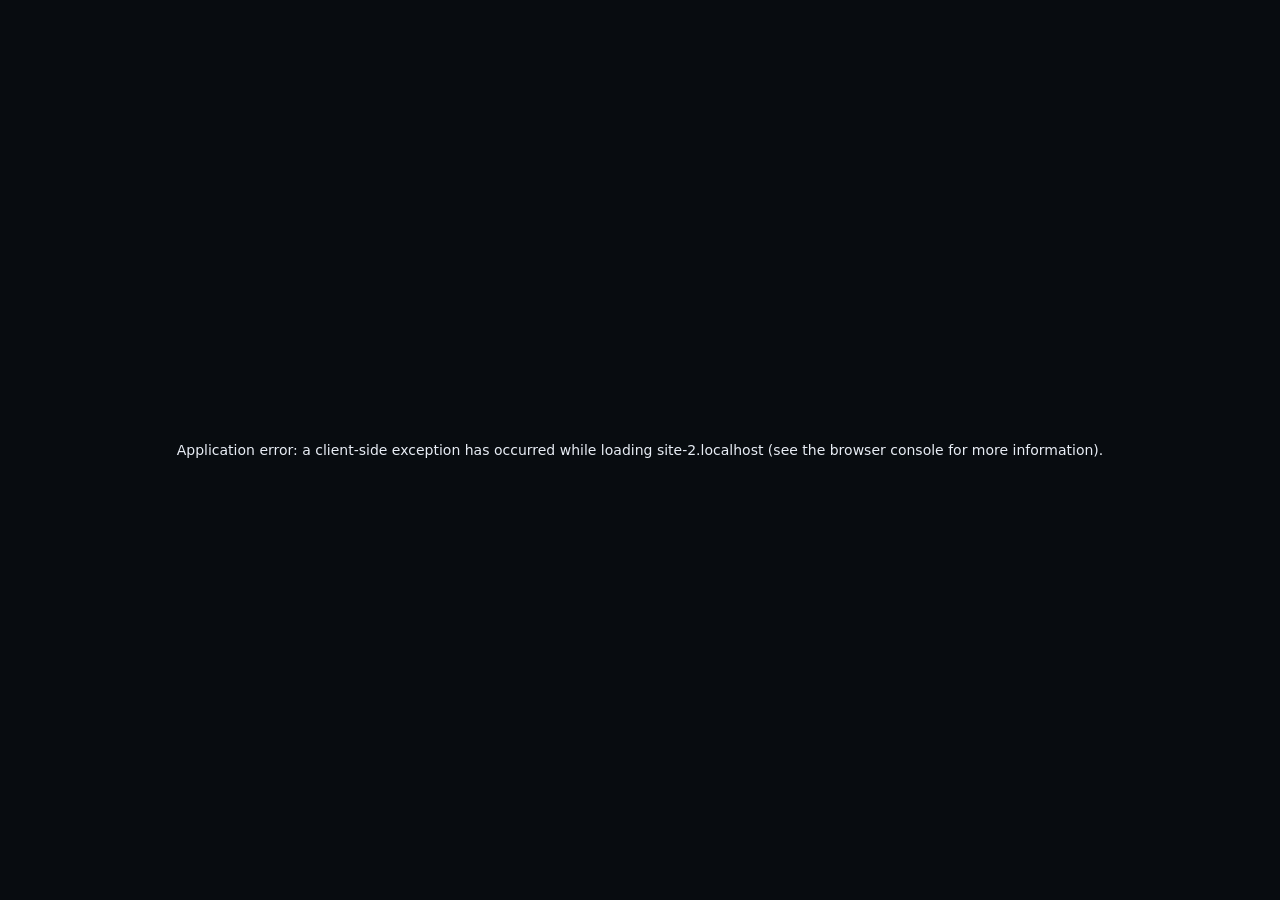
==== commit 93f8e9d8: "xxxa" ====
--- a/index.html
+++ b/index.html
@@ -1,4 +1,4 @@
-<!DOCTYPE html><html lang="en" dir="ltr" data-theme="dark" class="__variable_48b81b __variable_45314e"><head><meta charSet="utf-8"/><meta name="viewport" content="width=device-width, initial-scale=1"/><link rel="preload" href="/_next/static/media/01f0c602c274ea55-s.p.woff2" as="font" crossorigin="" type="font/woff2"/><link rel="preload" href="/_next/static/media/350b852752f8489d-s.p.woff2" as="font" crossorigin="" type="font/woff2"/><link rel="preload" href="/_next/static/media/e4af272ccee01ff0-s.p.woff2" as="font" crossorigin="" type="font/woff2"/><link rel="preload" as="image" href="/SeniorClub.png"/><link rel="stylesheet" href="/_next/static/css/08821259f2e5fe49.css" data-precedence="next"/><link rel="preload" as="script" fetchPriority="low" href="/_next/static/chunks/webpack-e87937538e5c25ee.js"/><script src="/_next/static/chunks/4bd1b696-68f92c1cae941c1f.js" async=""></script><script src="/_next/static/chunks/684-ba48cfd5ec9691ad.js" async=""></script><script src="/_next/static/chunks/main-app-e4948cb6dcdb7e69.js" async=""></script><script src="/_next/static/chunks/44530001-9fe5617ddb7db574.js" async=""></script><script src="/_next/static/chunks/180-b823059740a88b15.js" async=""></script><script src="/_next/static/chunks/874-b9b22642de05aa3d.js" async=""></script><script src="/_next/static/chunks/515-6a53ae223b5e7f9b.js" async=""></script><script src="/_next/static/chunks/app/layout-37edec93da21b31f.js" async=""></script><script src="/_next/static/chunks/app/not-found-e8fa048a82a594fc.js" async=""></script><script src="/_next/static/chunks/766-79dfa939f48d78d2.js" async=""></script><script src="/_next/static/chunks/app/page-0f79895df7996c70.js" async=""></script><meta name="next-size-adjust" content=""/><script>(function(){try{
+<!DOCTYPE html><html lang="en" dir="ltr" data-theme="dark" class="__variable_48b81b __variable_45314e"><head><meta charSet="utf-8"/><meta name="viewport" content="width=device-width, initial-scale=1"/><link rel="preload" href="/_next/static/media/01f0c602c274ea55-s.p.woff2" as="font" crossorigin="" type="font/woff2"/><link rel="preload" href="/_next/static/media/350b852752f8489d-s.p.woff2" as="font" crossorigin="" type="font/woff2"/><link rel="preload" href="/_next/static/media/e4af272ccee01ff0-s.p.woff2" as="font" crossorigin="" type="font/woff2"/><link rel="preload" as="image" href="/SeniorClub.png"/><link rel="stylesheet" href="/_next/static/css/a87605c55b82a1c3.css" data-precedence="next"/><link rel="preload" as="script" fetchPriority="low" href="/_next/static/chunks/webpack-e87937538e5c25ee.js"/><script src="/_next/static/chunks/4bd1b696-260c6661c6149178.js" async=""></script><script src="/_next/static/chunks/684-d8bcc1f7bf83757e.js" async=""></script><script src="/_next/static/chunks/main-app-e4948cb6dcdb7e69.js" async=""></script><script src="/_next/static/chunks/44530001-9fe5617ddb7db574.js" async=""></script><script src="/_next/static/chunks/180-b823059740a88b15.js" async=""></script><script src="/_next/static/chunks/874-b9b22642de05aa3d.js" async=""></script><script src="/_next/static/chunks/515-7e7305502468fee1.js" async=""></script><script src="/_next/static/chunks/app/layout-ec88a721eb4f1acc.js" async=""></script><script src="/_next/static/chunks/app/not-found-e8fa048a82a594fc.js" async=""></script><script src="/_next/static/chunks/766-a6af2d9850ed3db6.js" async=""></script><script src="/_next/static/chunks/app/page-0f79895df7996c70.js" async=""></script><meta name="next-size-adjust" content=""/><script>(function(){try{
 var r=document.documentElement;
 var t=localStorage.getItem('sc-theme');
 r.setAttribute('data-theme',t==='light'?'light':'dark');
@@ -6,4 +6,4 @@
 if(l!=='ar'){l='en'}
 r.setAttribute('lang',l);
 r.setAttribute('dir',l==='ar'?'rtl':'ltr');
-}catch(e){}})()</script><title>Senior Club | Custom Apparel &amp; Senior Merch Management</title><meta name="description" content="Senior Club manages custom apparel orders, production, delivery, and payment tracking for senior merch and branded clothing."/><link rel="canonical" href="https://seniorclub.github.io/"/><meta name="google-site-verification" content="EM5_p-hZ5hn9yo7Q4IDcOCgQPjWIcrB5mJHLakNlkgA"/><meta property="og:title" content="Senior Club"/><meta property="og:description" content="Custom apparel and senior merch management system."/><meta property="og:url" content="https://seniorclub.github.io/"/><meta property="og:site_name" content="Senior Club"/><meta property="og:image" content="https://seniorclub.github.io/SeniorClub.png"/><meta property="og:image:width" content="1563"/><meta property="og:image:height" content="1563"/><meta property="og:image:alt" content="Senior Club logo"/><meta property="og:type" content="website"/><meta name="twitter:card" content="summary_large_image"/><meta name="twitter:title" content="Senior Club"/><meta name="twitter:description" content="Custom apparel and senior merch management system."/><meta name="twitter:image" content="https://seniorclub.github.io/SeniorClub.png"/><link rel="shortcut icon" href="/SeniorClub.ico"/><link rel="icon" href="/SeniorClub.ico"/><link rel="apple-touch-icon" href="/SeniorClub.png"/><script>document.querySelectorAll('body link[rel="icon"], body link[rel="apple-touch-icon"]').forEach(el => document.head.appendChild(el))</script><script src="/_next/static/chunks/polyfills-42372ed130431b0a.js" noModule=""></script></head><body><main style="max-width:1200px;margin:0 auto;padding:1.75rem 1rem"><script type="application/ld+json">{"@context":"https://schema.org","@type":"Organization","name":"Senior Club","url":"https://seniorclub.github.io","logo":"https://seniorclub.github.io/SeniorClub.png","sameAs":[]}</script><div style="min-height:84vh;display:flex;align-items:center;justify-content:center;padding:2rem 1rem"><div class="prefs-floating no-print"><div class="prefs-controls"><button type="button" class="prefs-btn" title="Switch to light mode" aria-label="Switch to light mode"><svg width="15" height="15" viewBox="0 0 24 24" fill="none" stroke="currentColor" stroke-width="2.1" stroke-linecap="round" stroke-linejoin="round"><circle cx="12" cy="12" r="4"></circle><path d="M12 2v2M12 20v2M4.9 4.9l1.4 1.4M17.7 17.7l1.4 1.4M2 12h2M20 12h2M4.9 19.1l1.4-1.4M17.7 6.3l1.4-1.4"></path></svg></button><button type="button" class="prefs-btn prefs-btn-lang" title="Switch to Arabic" aria-label="Switch to Arabic" lang="ar">ع</button></div></div><div style="width:100%;max-width:880px;text-align:center"><div style="position:fixed;inset:auto auto 20% 50%;transform:translateX(-50%);width:700px;height:380px;background:radial-gradient(ellipse, var(--glow-accent) 0%, transparent 70%);pointer-events:none;user-select:none"></div><div style="position:relative;z-index:1"><span class="brand-plate" style="margin:0 auto 1.25rem"><img alt="Senior Club" width="320" height="228" decoding="async" data-nimg="1" style="color:transparent;width:min(320px, 78vw);height:auto;object-fit:contain;display:block" src="/SeniorClub.png"/></span><p style="margin:0 0 0.8rem;color:var(--accent);font-size:0.8rem;text-transform:uppercase;letter-spacing:0.18em;font-weight:700">Senior Club</p><h1 style="margin:0 0 0.9rem;font-size:clamp(2rem, 5vw, 3.5rem);line-height:var(--display-leading);letter-spacing:-0.05em;font-weight:800">Custom apparel and senior merch management</h1><p style="margin:0 auto 1.6rem;max-width:42ch;color:var(--text-secondary);font-size:1rem;line-height:1.6">Senior Club helps manage orders, production, delivery, and payment tracking for branded clothing and senior apparel.</p><div style="display:flex;justify-content:center;gap:0.75rem;flex-wrap:wrap;margin-bottom:2rem"><a class="btn-primary" style="text-decoration:none;padding:0.8rem 1.2rem" href="/login/">Sign In</a></div><div style="display:grid;grid-template-columns:repeat(auto-fit, minmax(180px, 1fr));gap:0.85rem;text-align:start"><div class="card-glass" style="padding:1rem 1.05rem"><p style="margin:0 0 0.35rem;font-size:0.9rem;font-weight:700">Order Management</p><p style="margin:0;color:var(--text-secondary);font-size:0.84rem;line-height:1.55">Track customer orders, delivery dates, and item breakdowns.</p></div><div class="card-glass" style="padding:1rem 1.05rem"><p style="margin:0 0 0.35rem;font-size:0.9rem;font-weight:700">Payment Tracking</p><p style="margin:0;color:var(--text-secondary);font-size:0.84rem;line-height:1.55">Monitor deposits, balances, and payment history in one place.</p></div><div class="card-glass" style="padding:1rem 1.05rem"><p style="margin:0 0 0.35rem;font-size:0.9rem;font-weight:700">Production Overview</p><p style="margin:0;color:var(--text-secondary);font-size:0.84rem;line-height:1.55">Keep production status and delivery progress organized.</p></div></div></div></div></div><!--$--><!--/$--><!--$--><!--/$--></main><script src="/_next/static/chunks/webpack-e87937538e5c25ee.js" async=""></script><script>(self.__next_f=self.__next_f||[]).push([0])</script><script>self.__next_f.push([1,"1:\"$Sreact.fragment\"\n2:I[2015,[\"730\",\"static/chunks/44530001-9fe5617ddb7db574.js\",\"180\",\"static/chunks/180-b823059740a88b15.js\",\"874\",\"static/chunks/874-b9b22642de05aa3d.js\",\"515\",\"static/chunks/515-6a53ae223b5e7f9b.js\",\"177\",\"static/chunks/app/layout-37edec93da21b31f.js\"],\"default\"]\n3:I[9832,[\"730\",\"static/chunks/44530001-9fe5617ddb7db574.js\",\"180\",\"static/chunks/180-b823059740a88b15.js\",\"874\",\"static/chunks/874-b9b22642de05aa3d.js\",\"515\",\"static/chunks/515-6a53ae223b5e7f9b.js\",\"177\",\"static/chunks/app/layout-37edec93da21b31f.js\"],\"default\"]\n4:I[7555,[],\"\"]\n5:I[1295,[],\"\"]\n6:I[4584,[\"874\",\"static/chunks/874-b9b22642de05aa3d.js\",\"515\",\"static/chunks/515-6a53ae223b5e7f9b.js\",\"345\",\"static/chunks/app/not-found-e8fa048a82a594fc.js\"],\"default\"]\n7:I[835,[\"730\",\"static/chunks/44530001-9fe5617ddb7db574.js\",\"180\",\"static/chunks/180-b823059740a88b15.js\",\"766\",\"static/chunks/766-79dfa939f48d78d2.js\",\"874\",\"static/chunks/874-b9b22642de05aa3d.js\",\"515\",\"static/chunks/515-6a53ae223b5e7f9b.js\",\"974\",\"static/chunks/app/page-0f79895df7996c70.js\"],\"default\"]\n8:I[9665,[],\"MetadataBoundary\"]\na:I[9665,[],\"OutletBoundary\"]\nd:I[4911,[],\"AsyncMetadataOutlet\"]\nf:I[9665,[],\"ViewportBoundary\"]\n11:I[6614,[],\"\"]\n:HL[\"/_next/static/media/01f0c602c274ea55-s.p.woff2\",\"font\",{\"crossOrigin\":\"\",\"type\":\"font/woff2\"}]\n:HL[\"/_next/static/media/350b852752f8489d-s.p.woff2\",\"font\",{\"crossOrigin\":\"\",\"type\":\"font/woff2\"}]\n:HL[\"/_next/static/media/e4af272ccee01ff0-s.p.woff2\",\"font\",{\"crossOrigin\":\"\",\"type\":\"font/woff2\"}]\n:HL[\"/_next/static/css/08821259f2e5fe49.css\",\"style\"]\n"])</script><script>self.__next_f.push([1,"0:{\"P\":null,\"b\":\"X5N-dWU-ncnhB90UCzuoB\",\"p\":\"\",\"c\":[\"\",\"\"],\"i\":false,\"f\":[[[\"\",{\"children\":[\"__PAGE__\",{}]},\"$undefined\",\"$undefined\",true],[\"\",[\"$\",\"$1\",\"c\",{\"children\":[[[\"$\",\"link\",\"0\",{\"rel\":\"stylesheet\",\"href\":\"/_next/static/css/08821259f2e5fe49.css\",\"precedence\":\"next\",\"crossOrigin\":\"$undefined\",\"nonce\":\"$undefined\"}]],[\"$\",\"html\",null,{\"lang\":\"en\",\"dir\":\"ltr\",\"data-theme\":\"dark\",\"className\":\"__variable_48b81b __variable_45314e\",\"suppressHydrationWarning\":true,\"children\":[[\"$\",\"head\",null,{\"children\":[\"$\",\"script\",null,{\"dangerouslySetInnerHTML\":{\"__html\":\"(function(){try{\\nvar r=document.documentElement;\\nvar t=localStorage.getItem('sc-theme');\\nr.setAttribute('data-theme',t==='light'?'light':'dark');\\nvar l=localStorage.getItem('sc-lang');\\nif(l!=='ar'){l='en'}\\nr.setAttribute('lang',l);\\nr.setAttribute('dir',l==='ar'?'rtl':'ltr');\\n}catch(e){}})()\"}}]}],[\"$\",\"body\",null,{\"children\":[\"$\",\"$L2\",null,{\"children\":[[\"$\",\"$L3\",null,{}],[\"$\",\"main\",null,{\"style\":{\"maxWidth\":\"1200px\",\"margin\":\"0 auto\",\"padding\":\"1.75rem 1rem\"},\"children\":[\"$\",\"$L4\",null,{\"parallelRouterKey\":\"children\",\"error\":\"$undefined\",\"errorStyles\":\"$undefined\",\"errorScripts\":\"$undefined\",\"template\":[\"$\",\"$L5\",null,{}],\"templateStyles\":\"$undefined\",\"templateScripts\":\"$undefined\",\"notFound\":[[\"$\",\"$L6\",null,{}],[]],\"forbidden\":\"$undefined\",\"unauthorized\":\"$undefined\"}]}]]}]}]]}]]}],{\"children\":[\"__PAGE__\",[\"$\",\"$1\",\"c\",{\"children\":[[[\"$\",\"script\",null,{\"type\":\"application/ld+json\",\"dangerouslySetInnerHTML\":{\"__html\":\"{\\\"@context\\\":\\\"https://schema.org\\\",\\\"@type\\\":\\\"Organization\\\",\\\"name\\\":\\\"Senior Club\\\",\\\"url\\\":\\\"https://seniorclub.github.io\\\",\\\"logo\\\":\\\"https://seniorclub.github.io/SeniorClub.png\\\",\\\"sameAs\\\":[]}\"}}],[\"$\",\"$L7\",null,{}]],[\"$\",\"$L8\",null,{\"children\":\"$L9\"}],null,[\"$\",\"$La\",null,{\"children\":[\"$Lb\",\"$Lc\",[\"$\",\"$Ld\",null,{\"promise\":\"$@e\"}]]}]]}],{},null,false]},null,false],[\"$\",\"$1\",\"h\",{\"children\":[null,[\"$\",\"$1\",\"qAY13J0We_icEXvEOmbDn\",{\"children\":[[\"$\",\"$Lf\",null,{\"children\":\"$L10\"}],[\"$\",\"meta\",null,{\"name\":\"next-size-adjust\",\"content\":\"\"}]]}],null]}],false]],\"m\":\"$undefined\",\"G\":[\"$11\",\"$undefined\"],\"s\":false,\"S\":true}\n"])</script><script>self.__next_f.push([1,"12:\"$Sreact.suspense\"\n13:I[4911,[],\"AsyncMetadata\"]\n9:[\"$\",\"$12\",null,{\"fallback\":null,\"children\":[\"$\",\"$L13\",null,{\"promise\":\"$@14\"}]}]\n"])</script><script>self.__next_f.push([1,"c:null\n"])</script><script>self.__next_f.push([1,"10:[[\"$\",\"meta\",\"0\",{\"charSet\":\"utf-8\"}],[\"$\",\"meta\",\"1\",{\"name\":\"viewport\",\"content\":\"width=device-width, initial-scale=1\"}]]\nb:null\n"])</script><script>self.__next_f.push([1,"14:{\"metadata\":[[\"$\",\"title\",\"0\",{\"children\":\"Senior Club | Custom Apparel \u0026 Senior Merch Management\"}],[\"$\",\"meta\",\"1\",{\"name\":\"description\",\"content\":\"Senior Club manages custom apparel orders, production, delivery, and payment tracking for senior merch and branded clothing.\"}],[\"$\",\"link\",\"2\",{\"rel\":\"canonical\",\"href\":\"https://seniorclub.github.io/\"}],[\"$\",\"meta\",\"3\",{\"name\":\"google-site-verification\",\"content\":\"EM5_p-hZ5hn9yo7Q4IDcOCgQPjWIcrB5mJHLakNlkgA\"}],[\"$\",\"meta\",\"4\",{\"property\":\"og:title\",\"content\":\"Senior Club\"}],[\"$\",\"meta\",\"5\",{\"property\":\"og:description\",\"content\":\"Custom apparel and senior merch management system.\"}],[\"$\",\"meta\",\"6\",{\"property\":\"og:url\",\"content\":\"https://seniorclub.github.io/\"}],[\"$\",\"meta\",\"7\",{\"property\":\"og:site_name\",\"content\":\"Senior Club\"}],[\"$\",\"meta\",\"8\",{\"property\":\"og:image\",\"content\":\"https://seniorclub.github.io/SeniorClub.png\"}],[\"$\",\"meta\",\"9\",{\"property\":\"og:image:width\",\"content\":\"1563\"}],[\"$\",\"meta\",\"10\",{\"property\":\"og:image:height\",\"content\":\"1563\"}],[\"$\",\"meta\",\"11\",{\"property\":\"og:image:alt\",\"content\":\"Senior Club logo\"}],[\"$\",\"meta\",\"12\",{\"property\":\"og:type\",\"content\":\"website\"}],[\"$\",\"meta\",\"13\",{\"name\":\"twitter:card\",\"content\":\"summary_large_image\"}],[\"$\",\"meta\",\"14\",{\"name\":\"twitter:title\",\"content\":\"Senior Club\"}],[\"$\",\"meta\",\"15\",{\"name\":\"twitter:description\",\"content\":\"Custom apparel and senior merch management system.\"}],[\"$\",\"meta\",\"16\",{\"name\":\"twitter:image\",\"content\":\"https://seniorclub.github.io/SeniorClub.png\"}],[\"$\",\"link\",\"17\",{\"rel\":\"shortcut icon\",\"href\":\"/SeniorClub.ico\"}],[\"$\",\"link\",\"18\",{\"rel\":\"icon\",\"href\":\"/SeniorClub.ico\"}],[\"$\",\"link\",\"19\",{\"rel\":\"apple-touch-icon\",\"href\":\"/SeniorClub.png\"}]],\"error\":null,\"digest\":\"$undefined\"}\ne:{\"metadata\":\"$14:metadata\",\"error\":null,\"digest\":\"$undefined\"}\n"])</script></body></html>+}catch(e){}})()</script><title>Senior Club | Custom Apparel &amp; Senior Merch Management</title><meta name="description" content="Senior Club manages custom apparel orders, production, delivery, and payment tracking for senior merch and branded clothing."/><link rel="canonical" href="https://seniorclub.github.io/"/><meta name="google-site-verification" content="EM5_p-hZ5hn9yo7Q4IDcOCgQPjWIcrB5mJHLakNlkgA"/><meta property="og:title" content="Senior Club"/><meta property="og:description" content="Custom apparel and senior merch management system."/><meta property="og:url" content="https://seniorclub.github.io/"/><meta property="og:site_name" content="Senior Club"/><meta property="og:image" content="https://seniorclub.github.io/SeniorClub.png"/><meta property="og:image:width" content="1563"/><meta property="og:image:height" content="1563"/><meta property="og:image:alt" content="Senior Club logo"/><meta property="og:type" content="website"/><meta name="twitter:card" content="summary_large_image"/><meta name="twitter:title" content="Senior Club"/><meta name="twitter:description" content="Custom apparel and senior merch management system."/><meta name="twitter:image" content="https://seniorclub.github.io/SeniorClub.png"/><link rel="shortcut icon" href="/SeniorClub.ico"/><link rel="icon" href="/SeniorClub.ico"/><link rel="apple-touch-icon" href="/SeniorClub.png"/><script>document.querySelectorAll('body link[rel="icon"], body link[rel="apple-touch-icon"]').forEach(el => document.head.appendChild(el))</script><script src="/_next/static/chunks/polyfills-42372ed130431b0a.js" noModule=""></script></head><body><main style="max-width:1200px;margin:0 auto;padding:1.75rem 1rem"><script type="application/ld+json">{"@context":"https://schema.org","@type":"Organization","name":"Senior Club","url":"https://seniorclub.github.io","logo":"https://seniorclub.github.io/SeniorClub.png","sameAs":[]}</script><div style="min-height:84vh;display:flex;align-items:center;justify-content:center;padding:2rem 1rem"><div class="prefs-floating no-print"><div class="prefs-controls"><button type="button" class="prefs-btn" title="Switch to light mode" aria-label="Switch to light mode"><svg width="15" height="15" viewBox="0 0 24 24" fill="none" stroke="currentColor" stroke-width="2.1" stroke-linecap="round" stroke-linejoin="round"><circle cx="12" cy="12" r="4"></circle><path d="M12 2v2M12 20v2M4.9 4.9l1.4 1.4M17.7 17.7l1.4 1.4M2 12h2M20 12h2M4.9 19.1l1.4-1.4M17.7 6.3l1.4-1.4"></path></svg></button><button type="button" class="prefs-btn prefs-btn-lang" title="Switch to Arabic" aria-label="Switch to Arabic" lang="ar">ع</button></div></div><div style="width:100%;max-width:880px;text-align:center"><div style="position:fixed;inset:auto auto 20% 50%;transform:translateX(-50%);width:700px;height:380px;background:radial-gradient(ellipse, var(--glow-accent) 0%, transparent 70%);pointer-events:none;user-select:none"></div><div style="position:relative;z-index:1"><span class="brand-plate" style="margin:0 auto 1.25rem"><img alt="Senior Club" width="320" height="228" decoding="async" data-nimg="1" style="color:transparent;width:min(320px, 78vw);height:auto;object-fit:contain;display:block" src="/SeniorClub.png"/></span><p style="margin:0 0 0.8rem;color:var(--accent);font-size:0.8rem;text-transform:uppercase;letter-spacing:0.18em;font-weight:700">Senior Club</p><h1 style="margin:0 0 0.9rem;font-size:clamp(2rem, 5vw, 3.5rem);line-height:var(--display-leading);letter-spacing:-0.05em;font-weight:800">Custom apparel and senior merch management</h1><p style="margin:0 auto 1.6rem;max-width:42ch;color:var(--text-secondary);font-size:1rem;line-height:1.6">Senior Club helps manage orders, production, delivery, and payment tracking for branded clothing and senior apparel.</p><div style="display:flex;justify-content:center;gap:0.75rem;flex-wrap:wrap;margin-bottom:2rem"><a class="btn-primary" style="text-decoration:none;padding:0.8rem 1.2rem" href="/login/">Sign In</a></div><div style="display:grid;grid-template-columns:repeat(auto-fit, minmax(180px, 1fr));gap:0.85rem;text-align:start"><div class="card-glass" style="padding:1rem 1.05rem"><p style="margin:0 0 0.35rem;font-size:0.9rem;font-weight:700">Order Management</p><p style="margin:0;color:var(--text-secondary);font-size:0.84rem;line-height:1.55">Track customer orders, delivery dates, and item breakdowns.</p></div><div class="card-glass" style="padding:1rem 1.05rem"><p style="margin:0 0 0.35rem;font-size:0.9rem;font-weight:700">Payment Tracking</p><p style="margin:0;color:var(--text-secondary);font-size:0.84rem;line-height:1.55">Monitor deposits, balances, and payment history in one place.</p></div><div class="card-glass" style="padding:1rem 1.05rem"><p style="margin:0 0 0.35rem;font-size:0.9rem;font-weight:700">Production Overview</p><p style="margin:0;color:var(--text-secondary);font-size:0.84rem;line-height:1.55">Keep production status and delivery progress organized.</p></div></div></div></div></div><!--$--><!--/$--><!--$--><!--/$--></main><script src="/_next/static/chunks/webpack-e87937538e5c25ee.js" async=""></script><script>(self.__next_f=self.__next_f||[]).push([0])</script><script>self.__next_f.push([1,"1:\"$Sreact.fragment\"\n2:I[2015,[\"730\",\"static/chunks/44530001-9fe5617ddb7db574.js\",\"180\",\"static/chunks/180-b823059740a88b15.js\",\"874\",\"static/chunks/874-b9b22642de05aa3d.js\",\"515\",\"static/chunks/515-7e7305502468fee1.js\",\"177\",\"static/chunks/app/layout-ec88a721eb4f1acc.js\"],\"default\"]\n3:I[4455,[\"730\",\"static/chunks/44530001-9fe5617ddb7db574.js\",\"180\",\"static/chunks/180-b823059740a88b15.js\",\"874\",\"static/chunks/874-b9b22642de05aa3d.js\",\"515\",\"static/chunks/515-7e7305502468fee1.js\",\"177\",\"static/chunks/app/layout-ec88a721eb4f1acc.js\"],\"default\"]\n4:I[7555,[],\"\"]\n5:I[1295,[],\"\"]\n6:I[4584,[\"874\",\"static/chunks/874-b9b22642de05aa3d.js\",\"515\",\"static/chunks/515-7e7305502468fee1.js\",\"345\",\"static/chunks/app/not-found-e8fa048a82a594fc.js\"],\"default\"]\n7:I[835,[\"730\",\"static/chunks/44530001-9fe5617ddb7db574.js\",\"180\",\"static/chunks/180-b823059740a88b15.js\",\"766\",\"static/chunks/766-a6af2d9850ed3db6.js\",\"874\",\"static/chunks/874-b9b22642de05aa3d.js\",\"515\",\"static/chunks/515-7e7305502468fee1.js\",\"974\",\"static/chunks/app/page-0f79895df7996c70.js\"],\"default\"]\n8:I[9665,[],\"MetadataBoundary\"]\na:I[9665,[],\"OutletBoundary\"]\nd:I[4911,[],\"AsyncMetadataOutlet\"]\nf:I[9665,[],\"ViewportBoundary\"]\n11:I[6614,[],\"\"]\n:HL[\"/_next/static/media/01f0c602c274ea55-s.p.woff2\",\"font\",{\"crossOrigin\":\"\",\"type\":\"font/woff2\"}]\n:HL[\"/_next/static/media/350b852752f8489d-s.p.woff2\",\"font\",{\"crossOrigin\":\"\",\"type\":\"font/woff2\"}]\n:HL[\"/_next/static/media/e4af272ccee01ff0-s.p.woff2\",\"font\",{\"crossOrigin\":\"\",\"type\":\"font/woff2\"}]\n:HL[\"/_next/static/css/a87605c55b82a1c3.css\",\"style\"]\n"])</script><script>self.__next_f.push([1,"0:{\"P\":null,\"b\":\"70qgncGvlfvien5d8QN3b\",\"p\":\"\",\"c\":[\"\",\"\"],\"i\":false,\"f\":[[[\"\",{\"children\":[\"__PAGE__\",{}]},\"$undefined\",\"$undefined\",true],[\"\",[\"$\",\"$1\",\"c\",{\"children\":[[[\"$\",\"link\",\"0\",{\"rel\":\"stylesheet\",\"href\":\"/_next/static/css/a87605c55b82a1c3.css\",\"precedence\":\"next\",\"crossOrigin\":\"$undefined\",\"nonce\":\"$undefined\"}]],[\"$\",\"html\",null,{\"lang\":\"en\",\"dir\":\"ltr\",\"data-theme\":\"dark\",\"className\":\"__variable_48b81b __variable_45314e\",\"suppressHydrationWarning\":true,\"children\":[[\"$\",\"head\",null,{\"children\":[\"$\",\"script\",null,{\"dangerouslySetInnerHTML\":{\"__html\":\"(function(){try{\\nvar r=document.documentElement;\\nvar t=localStorage.getItem('sc-theme');\\nr.setAttribute('data-theme',t==='light'?'light':'dark');\\nvar l=localStorage.getItem('sc-lang');\\nif(l!=='ar'){l='en'}\\nr.setAttribute('lang',l);\\nr.setAttribute('dir',l==='ar'?'rtl':'ltr');\\n}catch(e){}})()\"}}]}],[\"$\",\"body\",null,{\"children\":[\"$\",\"$L2\",null,{\"children\":[[\"$\",\"$L3\",null,{}],[\"$\",\"main\",null,{\"style\":{\"maxWidth\":\"1200px\",\"margin\":\"0 auto\",\"padding\":\"1.75rem 1rem\"},\"children\":[\"$\",\"$L4\",null,{\"parallelRouterKey\":\"children\",\"error\":\"$undefined\",\"errorStyles\":\"$undefined\",\"errorScripts\":\"$undefined\",\"template\":[\"$\",\"$L5\",null,{}],\"templateStyles\":\"$undefined\",\"templateScripts\":\"$undefined\",\"notFound\":[[\"$\",\"$L6\",null,{}],[]],\"forbidden\":\"$undefined\",\"unauthorized\":\"$undefined\"}]}]]}]}]]}]]}],{\"children\":[\"__PAGE__\",[\"$\",\"$1\",\"c\",{\"children\":[[[\"$\",\"script\",null,{\"type\":\"application/ld+json\",\"dangerouslySetInnerHTML\":{\"__html\":\"{\\\"@context\\\":\\\"https://schema.org\\\",\\\"@type\\\":\\\"Organization\\\",\\\"name\\\":\\\"Senior Club\\\",\\\"url\\\":\\\"https://seniorclub.github.io\\\",\\\"logo\\\":\\\"https://seniorclub.github.io/SeniorClub.png\\\",\\\"sameAs\\\":[]}\"}}],[\"$\",\"$L7\",null,{}]],[\"$\",\"$L8\",null,{\"children\":\"$L9\"}],null,[\"$\",\"$La\",null,{\"children\":[\"$Lb\",\"$Lc\",[\"$\",\"$Ld\",null,{\"promise\":\"$@e\"}]]}]]}],{},null,false]},null,false],[\"$\",\"$1\",\"h\",{\"children\":[null,[\"$\",\"$1\",\"eo7R5e7mok77tTSMDXQgl\",{\"children\":[[\"$\",\"$Lf\",null,{\"children\":\"$L10\"}],[\"$\",\"meta\",null,{\"name\":\"next-size-adjust\",\"content\":\"\"}]]}],null]}],false]],\"m\":\"$undefined\",\"G\":[\"$11\",\"$undefined\"],\"s\":false,\"S\":true}\n"])</script><script>self.__next_f.push([1,"12:\"$Sreact.suspense\"\n13:I[4911,[],\"AsyncMetadata\"]\n9:[\"$\",\"$12\",null,{\"fallback\":null,\"children\":[\"$\",\"$L13\",null,{\"promise\":\"$@14\"}]}]\n"])</script><script>self.__next_f.push([1,"c:null\n"])</script><script>self.__next_f.push([1,"10:[[\"$\",\"meta\",\"0\",{\"charSet\":\"utf-8\"}],[\"$\",\"meta\",\"1\",{\"name\":\"viewport\",\"content\":\"width=device-width, initial-scale=1\"}]]\nb:null\n"])</script><script>self.__next_f.push([1,"14:{\"metadata\":[[\"$\",\"title\",\"0\",{\"children\":\"Senior Club | Custom Apparel \u0026 Senior Merch Management\"}],[\"$\",\"meta\",\"1\",{\"name\":\"description\",\"content\":\"Senior Club manages custom apparel orders, production, delivery, and payment tracking for senior merch and branded clothing.\"}],[\"$\",\"link\",\"2\",{\"rel\":\"canonical\",\"href\":\"https://seniorclub.github.io/\"}],[\"$\",\"meta\",\"3\",{\"name\":\"google-site-verification\",\"content\":\"EM5_p-hZ5hn9yo7Q4IDcOCgQPjWIcrB5mJHLakNlkgA\"}],[\"$\",\"meta\",\"4\",{\"property\":\"og:title\",\"content\":\"Senior Club\"}],[\"$\",\"meta\",\"5\",{\"property\":\"og:description\",\"content\":\"Custom apparel and senior merch management system.\"}],[\"$\",\"meta\",\"6\",{\"property\":\"og:url\",\"content\":\"https://seniorclub.github.io/\"}],[\"$\",\"meta\",\"7\",{\"property\":\"og:site_name\",\"content\":\"Senior Club\"}],[\"$\",\"meta\",\"8\",{\"property\":\"og:image\",\"content\":\"https://seniorclub.github.io/SeniorClub.png\"}],[\"$\",\"meta\",\"9\",{\"property\":\"og:image:width\",\"content\":\"1563\"}],[\"$\",\"meta\",\"10\",{\"property\":\"og:image:height\",\"content\":\"1563\"}],[\"$\",\"meta\",\"11\",{\"property\":\"og:image:alt\",\"content\":\"Senior Club logo\"}],[\"$\",\"meta\",\"12\",{\"property\":\"og:type\",\"content\":\"website\"}],[\"$\",\"meta\",\"13\",{\"name\":\"twitter:card\",\"content\":\"summary_large_image\"}],[\"$\",\"meta\",\"14\",{\"name\":\"twitter:title\",\"content\":\"Senior Club\"}],[\"$\",\"meta\",\"15\",{\"name\":\"twitter:description\",\"content\":\"Custom apparel and senior merch management system.\"}],[\"$\",\"meta\",\"16\",{\"name\":\"twitter:image\",\"content\":\"https://seniorclub.github.io/SeniorClub.png\"}],[\"$\",\"link\",\"17\",{\"rel\":\"shortcut icon\",\"href\":\"/SeniorClub.ico\"}],[\"$\",\"link\",\"18\",{\"rel\":\"icon\",\"href\":\"/SeniorClub.ico\"}],[\"$\",\"link\",\"19\",{\"rel\":\"apple-touch-icon\",\"href\":\"/SeniorClub.png\"}]],\"error\":null,\"digest\":\"$undefined\"}\ne:{\"metadata\":\"$14:metadata\",\"error\":null,\"digest\":\"$undefined\"}\n"])</script></body></html>
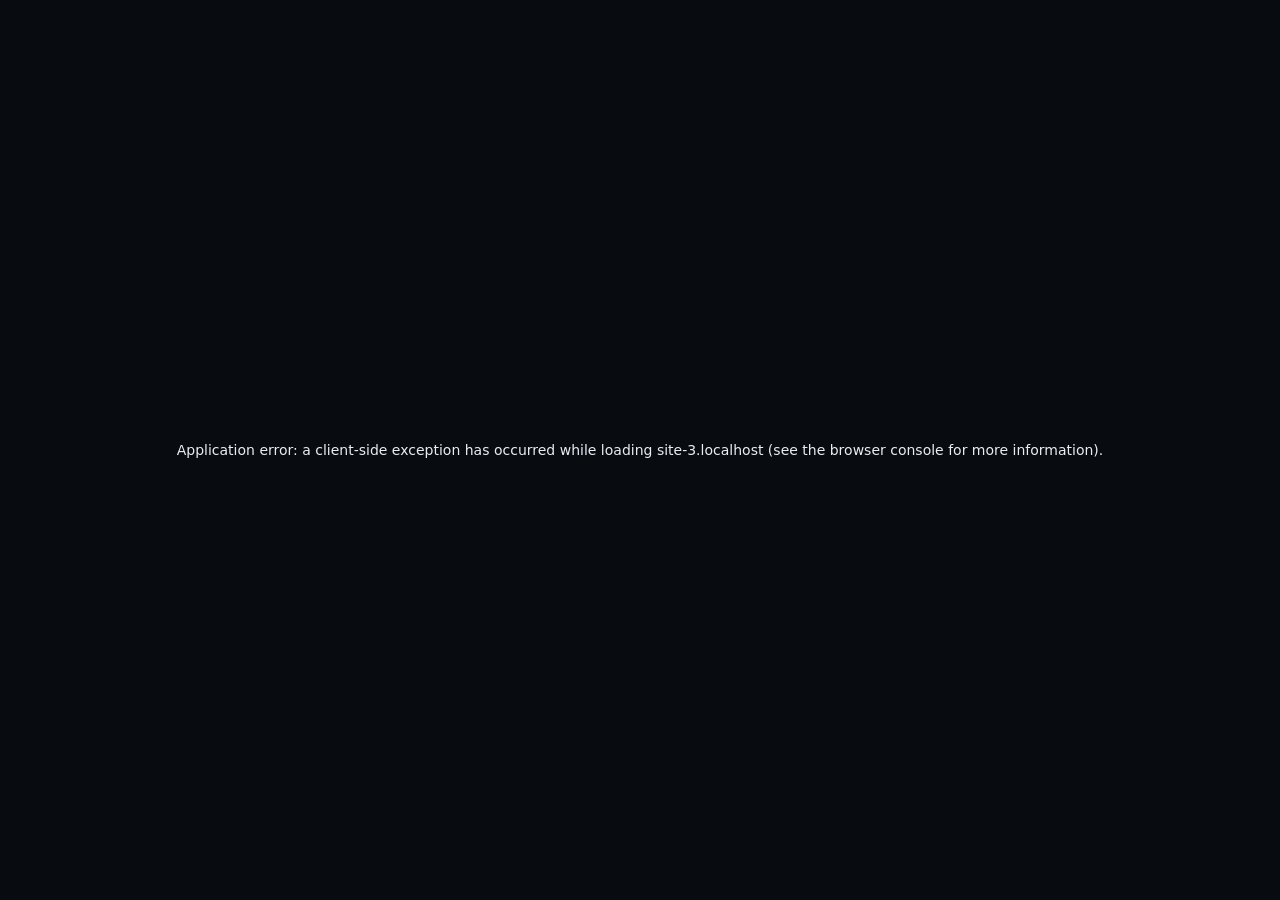
==== commit 76c1a87e: "staged /factory/" ====
--- a/index.html
+++ b/index.html
@@ -1,4 +1,4 @@
-<!DOCTYPE html><html lang="en" dir="ltr" data-theme="dark" class="__variable_48b81b __variable_45314e"><head><meta charSet="utf-8"/><meta name="viewport" content="width=device-width, initial-scale=1"/><link rel="preload" href="/_next/static/media/01f0c602c274ea55-s.p.woff2" as="font" crossorigin="" type="font/woff2"/><link rel="preload" href="/_next/static/media/350b852752f8489d-s.p.woff2" as="font" crossorigin="" type="font/woff2"/><link rel="preload" href="/_next/static/media/e4af272ccee01ff0-s.p.woff2" as="font" crossorigin="" type="font/woff2"/><link rel="preload" as="image" href="/SeniorClub.png"/><link rel="stylesheet" href="/_next/static/css/a87605c55b82a1c3.css" data-precedence="next"/><link rel="preload" as="script" fetchPriority="low" href="/_next/static/chunks/webpack-e87937538e5c25ee.js"/><script src="/_next/static/chunks/4bd1b696-260c6661c6149178.js" async=""></script><script src="/_next/static/chunks/684-d8bcc1f7bf83757e.js" async=""></script><script src="/_next/static/chunks/main-app-e4948cb6dcdb7e69.js" async=""></script><script src="/_next/static/chunks/44530001-9fe5617ddb7db574.js" async=""></script><script src="/_next/static/chunks/180-b823059740a88b15.js" async=""></script><script src="/_next/static/chunks/874-b9b22642de05aa3d.js" async=""></script><script src="/_next/static/chunks/515-7e7305502468fee1.js" async=""></script><script src="/_next/static/chunks/app/layout-ec88a721eb4f1acc.js" async=""></script><script src="/_next/static/chunks/app/not-found-e8fa048a82a594fc.js" async=""></script><script src="/_next/static/chunks/766-a6af2d9850ed3db6.js" async=""></script><script src="/_next/static/chunks/app/page-0f79895df7996c70.js" async=""></script><meta name="next-size-adjust" content=""/><script>(function(){try{
+<!DOCTYPE html><html lang="en" dir="ltr" data-theme="dark" class="__variable_48b81b __variable_45314e"><head><meta charSet="utf-8"/><meta name="viewport" content="width=device-width, initial-scale=1"/><link rel="preload" href="/_next/static/media/01f0c602c274ea55-s.p.woff2" as="font" crossorigin="" type="font/woff2"/><link rel="preload" href="/_next/static/media/350b852752f8489d-s.p.woff2" as="font" crossorigin="" type="font/woff2"/><link rel="preload" href="/_next/static/media/e4af272ccee01ff0-s.p.woff2" as="font" crossorigin="" type="font/woff2"/><link rel="preload" as="image" href="/SeniorClub.png"/><link rel="stylesheet" href="/_next/static/css/e27640a3b82300b6.css" data-precedence="next"/><link rel="preload" as="script" fetchPriority="low" href="/_next/static/chunks/webpack-e87937538e5c25ee.js"/><script src="/_next/static/chunks/4bd1b696-2ff4453263d874c5.js" async=""></script><script src="/_next/static/chunks/684-808e7fc8024eb2bc.js" async=""></script><script src="/_next/static/chunks/main-app-e4948cb6dcdb7e69.js" async=""></script><script src="/_next/static/chunks/44530001-9fe5617ddb7db574.js" async=""></script><script src="/_next/static/chunks/180-b823059740a88b15.js" async=""></script><script src="/_next/static/chunks/874-3b8ceff4708dd467.js" async=""></script><script src="/_next/static/chunks/515-bb97eb04f73916be.js" async=""></script><script src="/_next/static/chunks/app/layout-6821e455b99d00e7.js" async=""></script><script src="/_next/static/chunks/app/not-found-fac5670d83bd32ff.js" async=""></script><script src="/_next/static/chunks/766-fb4de4cdbd5f6227.js" async=""></script><script src="/_next/static/chunks/app/page-753d2c8a7b2df9a1.js" async=""></script><meta name="next-size-adjust" content=""/><script>(function(){try{
 var r=document.documentElement;
 var t=localStorage.getItem('sc-theme');
 r.setAttribute('data-theme',t==='light'?'light':'dark');
@@ -6,4 +6,4 @@
 if(l!=='ar'){l='en'}
 r.setAttribute('lang',l);
 r.setAttribute('dir',l==='ar'?'rtl':'ltr');
-}catch(e){}})()</script><title>Senior Club | Custom Apparel &amp; Senior Merch Management</title><meta name="description" content="Senior Club manages custom apparel orders, production, delivery, and payment tracking for senior merch and branded clothing."/><link rel="canonical" href="https://seniorclub.github.io/"/><meta name="google-site-verification" content="EM5_p-hZ5hn9yo7Q4IDcOCgQPjWIcrB5mJHLakNlkgA"/><meta property="og:title" content="Senior Club"/><meta property="og:description" content="Custom apparel and senior merch management system."/><meta property="og:url" content="https://seniorclub.github.io/"/><meta property="og:site_name" content="Senior Club"/><meta property="og:image" content="https://seniorclub.github.io/SeniorClub.png"/><meta property="og:image:width" content="1563"/><meta property="og:image:height" content="1563"/><meta property="og:image:alt" content="Senior Club logo"/><meta property="og:type" content="website"/><meta name="twitter:card" content="summary_large_image"/><meta name="twitter:title" content="Senior Club"/><meta name="twitter:description" content="Custom apparel and senior merch management system."/><meta name="twitter:image" content="https://seniorclub.github.io/SeniorClub.png"/><link rel="shortcut icon" href="/SeniorClub.ico"/><link rel="icon" href="/SeniorClub.ico"/><link rel="apple-touch-icon" href="/SeniorClub.png"/><script>document.querySelectorAll('body link[rel="icon"], body link[rel="apple-touch-icon"]').forEach(el => document.head.appendChild(el))</script><script src="/_next/static/chunks/polyfills-42372ed130431b0a.js" noModule=""></script></head><body><main style="max-width:1200px;margin:0 auto;padding:1.75rem 1rem"><script type="application/ld+json">{"@context":"https://schema.org","@type":"Organization","name":"Senior Club","url":"https://seniorclub.github.io","logo":"https://seniorclub.github.io/SeniorClub.png","sameAs":[]}</script><div style="min-height:84vh;display:flex;align-items:center;justify-content:center;padding:2rem 1rem"><div class="prefs-floating no-print"><div class="prefs-controls"><button type="button" class="prefs-btn" title="Switch to light mode" aria-label="Switch to light mode"><svg width="15" height="15" viewBox="0 0 24 24" fill="none" stroke="currentColor" stroke-width="2.1" stroke-linecap="round" stroke-linejoin="round"><circle cx="12" cy="12" r="4"></circle><path d="M12 2v2M12 20v2M4.9 4.9l1.4 1.4M17.7 17.7l1.4 1.4M2 12h2M20 12h2M4.9 19.1l1.4-1.4M17.7 6.3l1.4-1.4"></path></svg></button><button type="button" class="prefs-btn prefs-btn-lang" title="Switch to Arabic" aria-label="Switch to Arabic" lang="ar">ع</button></div></div><div style="width:100%;max-width:880px;text-align:center"><div style="position:fixed;inset:auto auto 20% 50%;transform:translateX(-50%);width:700px;height:380px;background:radial-gradient(ellipse, var(--glow-accent) 0%, transparent 70%);pointer-events:none;user-select:none"></div><div style="position:relative;z-index:1"><span class="brand-plate" style="margin:0 auto 1.25rem"><img alt="Senior Club" width="320" height="228" decoding="async" data-nimg="1" style="color:transparent;width:min(320px, 78vw);height:auto;object-fit:contain;display:block" src="/SeniorClub.png"/></span><p style="margin:0 0 0.8rem;color:var(--accent);font-size:0.8rem;text-transform:uppercase;letter-spacing:0.18em;font-weight:700">Senior Club</p><h1 style="margin:0 0 0.9rem;font-size:clamp(2rem, 5vw, 3.5rem);line-height:var(--display-leading);letter-spacing:-0.05em;font-weight:800">Custom apparel and senior merch management</h1><p style="margin:0 auto 1.6rem;max-width:42ch;color:var(--text-secondary);font-size:1rem;line-height:1.6">Senior Club helps manage orders, production, delivery, and payment tracking for branded clothing and senior apparel.</p><div style="display:flex;justify-content:center;gap:0.75rem;flex-wrap:wrap;margin-bottom:2rem"><a class="btn-primary" style="text-decoration:none;padding:0.8rem 1.2rem" href="/login/">Sign In</a></div><div style="display:grid;grid-template-columns:repeat(auto-fit, minmax(180px, 1fr));gap:0.85rem;text-align:start"><div class="card-glass" style="padding:1rem 1.05rem"><p style="margin:0 0 0.35rem;font-size:0.9rem;font-weight:700">Order Management</p><p style="margin:0;color:var(--text-secondary);font-size:0.84rem;line-height:1.55">Track customer orders, delivery dates, and item breakdowns.</p></div><div class="card-glass" style="padding:1rem 1.05rem"><p style="margin:0 0 0.35rem;font-size:0.9rem;font-weight:700">Payment Tracking</p><p style="margin:0;color:var(--text-secondary);font-size:0.84rem;line-height:1.55">Monitor deposits, balances, and payment history in one place.</p></div><div class="card-glass" style="padding:1rem 1.05rem"><p style="margin:0 0 0.35rem;font-size:0.9rem;font-weight:700">Production Overview</p><p style="margin:0;color:var(--text-secondary);font-size:0.84rem;line-height:1.55">Keep production status and delivery progress organized.</p></div></div></div></div></div><!--$--><!--/$--><!--$--><!--/$--></main><script src="/_next/static/chunks/webpack-e87937538e5c25ee.js" async=""></script><script>(self.__next_f=self.__next_f||[]).push([0])</script><script>self.__next_f.push([1,"1:\"$Sreact.fragment\"\n2:I[2015,[\"730\",\"static/chunks/44530001-9fe5617ddb7db574.js\",\"180\",\"static/chunks/180-b823059740a88b15.js\",\"874\",\"static/chunks/874-b9b22642de05aa3d.js\",\"515\",\"static/chunks/515-7e7305502468fee1.js\",\"177\",\"static/chunks/app/layout-ec88a721eb4f1acc.js\"],\"default\"]\n3:I[4455,[\"730\",\"static/chunks/44530001-9fe5617ddb7db574.js\",\"180\",\"static/chunks/180-b823059740a88b15.js\",\"874\",\"static/chunks/874-b9b22642de05aa3d.js\",\"515\",\"static/chunks/515-7e7305502468fee1.js\",\"177\",\"static/chunks/app/layout-ec88a721eb4f1acc.js\"],\"default\"]\n4:I[7555,[],\"\"]\n5:I[1295,[],\"\"]\n6:I[4584,[\"874\",\"static/chunks/874-b9b22642de05aa3d.js\",\"515\",\"static/chunks/515-7e7305502468fee1.js\",\"345\",\"static/chunks/app/not-found-e8fa048a82a594fc.js\"],\"default\"]\n7:I[835,[\"730\",\"static/chunks/44530001-9fe5617ddb7db574.js\",\"180\",\"static/chunks/180-b823059740a88b15.js\",\"766\",\"static/chunks/766-a6af2d9850ed3db6.js\",\"874\",\"static/chunks/874-b9b22642de05aa3d.js\",\"515\",\"static/chunks/515-7e7305502468fee1.js\",\"974\",\"static/chunks/app/page-0f79895df7996c70.js\"],\"default\"]\n8:I[9665,[],\"MetadataBoundary\"]\na:I[9665,[],\"OutletBoundary\"]\nd:I[4911,[],\"AsyncMetadataOutlet\"]\nf:I[9665,[],\"ViewportBoundary\"]\n11:I[6614,[],\"\"]\n:HL[\"/_next/static/media/01f0c602c274ea55-s.p.woff2\",\"font\",{\"crossOrigin\":\"\",\"type\":\"font/woff2\"}]\n:HL[\"/_next/static/media/350b852752f8489d-s.p.woff2\",\"font\",{\"crossOrigin\":\"\",\"type\":\"font/woff2\"}]\n:HL[\"/_next/static/media/e4af272ccee01ff0-s.p.woff2\",\"font\",{\"crossOrigin\":\"\",\"type\":\"font/woff2\"}]\n:HL[\"/_next/static/css/a87605c55b82a1c3.css\",\"style\"]\n"])</script><script>self.__next_f.push([1,"0:{\"P\":null,\"b\":\"70qgncGvlfvien5d8QN3b\",\"p\":\"\",\"c\":[\"\",\"\"],\"i\":false,\"f\":[[[\"\",{\"children\":[\"__PAGE__\",{}]},\"$undefined\",\"$undefined\",true],[\"\",[\"$\",\"$1\",\"c\",{\"children\":[[[\"$\",\"link\",\"0\",{\"rel\":\"stylesheet\",\"href\":\"/_next/static/css/a87605c55b82a1c3.css\",\"precedence\":\"next\",\"crossOrigin\":\"$undefined\",\"nonce\":\"$undefined\"}]],[\"$\",\"html\",null,{\"lang\":\"en\",\"dir\":\"ltr\",\"data-theme\":\"dark\",\"className\":\"__variable_48b81b __variable_45314e\",\"suppressHydrationWarning\":true,\"children\":[[\"$\",\"head\",null,{\"children\":[\"$\",\"script\",null,{\"dangerouslySetInnerHTML\":{\"__html\":\"(function(){try{\\nvar r=document.documentElement;\\nvar t=localStorage.getItem('sc-theme');\\nr.setAttribute('data-theme',t==='light'?'light':'dark');\\nvar l=localStorage.getItem('sc-lang');\\nif(l!=='ar'){l='en'}\\nr.setAttribute('lang',l);\\nr.setAttribute('dir',l==='ar'?'rtl':'ltr');\\n}catch(e){}})()\"}}]}],[\"$\",\"body\",null,{\"children\":[\"$\",\"$L2\",null,{\"children\":[[\"$\",\"$L3\",null,{}],[\"$\",\"main\",null,{\"style\":{\"maxWidth\":\"1200px\",\"margin\":\"0 auto\",\"padding\":\"1.75rem 1rem\"},\"children\":[\"$\",\"$L4\",null,{\"parallelRouterKey\":\"children\",\"error\":\"$undefined\",\"errorStyles\":\"$undefined\",\"errorScripts\":\"$undefined\",\"template\":[\"$\",\"$L5\",null,{}],\"templateStyles\":\"$undefined\",\"templateScripts\":\"$undefined\",\"notFound\":[[\"$\",\"$L6\",null,{}],[]],\"forbidden\":\"$undefined\",\"unauthorized\":\"$undefined\"}]}]]}]}]]}]]}],{\"children\":[\"__PAGE__\",[\"$\",\"$1\",\"c\",{\"children\":[[[\"$\",\"script\",null,{\"type\":\"application/ld+json\",\"dangerouslySetInnerHTML\":{\"__html\":\"{\\\"@context\\\":\\\"https://schema.org\\\",\\\"@type\\\":\\\"Organization\\\",\\\"name\\\":\\\"Senior Club\\\",\\\"url\\\":\\\"https://seniorclub.github.io\\\",\\\"logo\\\":\\\"https://seniorclub.github.io/SeniorClub.png\\\",\\\"sameAs\\\":[]}\"}}],[\"$\",\"$L7\",null,{}]],[\"$\",\"$L8\",null,{\"children\":\"$L9\"}],null,[\"$\",\"$La\",null,{\"children\":[\"$Lb\",\"$Lc\",[\"$\",\"$Ld\",null,{\"promise\":\"$@e\"}]]}]]}],{},null,false]},null,false],[\"$\",\"$1\",\"h\",{\"children\":[null,[\"$\",\"$1\",\"eo7R5e7mok77tTSMDXQgl\",{\"children\":[[\"$\",\"$Lf\",null,{\"children\":\"$L10\"}],[\"$\",\"meta\",null,{\"name\":\"next-size-adjust\",\"content\":\"\"}]]}],null]}],false]],\"m\":\"$undefined\",\"G\":[\"$11\",\"$undefined\"],\"s\":false,\"S\":true}\n"])</script><script>self.__next_f.push([1,"12:\"$Sreact.suspense\"\n13:I[4911,[],\"AsyncMetadata\"]\n9:[\"$\",\"$12\",null,{\"fallback\":null,\"children\":[\"$\",\"$L13\",null,{\"promise\":\"$@14\"}]}]\n"])</script><script>self.__next_f.push([1,"c:null\n"])</script><script>self.__next_f.push([1,"10:[[\"$\",\"meta\",\"0\",{\"charSet\":\"utf-8\"}],[\"$\",\"meta\",\"1\",{\"name\":\"viewport\",\"content\":\"width=device-width, initial-scale=1\"}]]\nb:null\n"])</script><script>self.__next_f.push([1,"14:{\"metadata\":[[\"$\",\"title\",\"0\",{\"children\":\"Senior Club | Custom Apparel \u0026 Senior Merch Management\"}],[\"$\",\"meta\",\"1\",{\"name\":\"description\",\"content\":\"Senior Club manages custom apparel orders, production, delivery, and payment tracking for senior merch and branded clothing.\"}],[\"$\",\"link\",\"2\",{\"rel\":\"canonical\",\"href\":\"https://seniorclub.github.io/\"}],[\"$\",\"meta\",\"3\",{\"name\":\"google-site-verification\",\"content\":\"EM5_p-hZ5hn9yo7Q4IDcOCgQPjWIcrB5mJHLakNlkgA\"}],[\"$\",\"meta\",\"4\",{\"property\":\"og:title\",\"content\":\"Senior Club\"}],[\"$\",\"meta\",\"5\",{\"property\":\"og:description\",\"content\":\"Custom apparel and senior merch management system.\"}],[\"$\",\"meta\",\"6\",{\"property\":\"og:url\",\"content\":\"https://seniorclub.github.io/\"}],[\"$\",\"meta\",\"7\",{\"property\":\"og:site_name\",\"content\":\"Senior Club\"}],[\"$\",\"meta\",\"8\",{\"property\":\"og:image\",\"content\":\"https://seniorclub.github.io/SeniorClub.png\"}],[\"$\",\"meta\",\"9\",{\"property\":\"og:image:width\",\"content\":\"1563\"}],[\"$\",\"meta\",\"10\",{\"property\":\"og:image:height\",\"content\":\"1563\"}],[\"$\",\"meta\",\"11\",{\"property\":\"og:image:alt\",\"content\":\"Senior Club logo\"}],[\"$\",\"meta\",\"12\",{\"property\":\"og:type\",\"content\":\"website\"}],[\"$\",\"meta\",\"13\",{\"name\":\"twitter:card\",\"content\":\"summary_large_image\"}],[\"$\",\"meta\",\"14\",{\"name\":\"twitter:title\",\"content\":\"Senior Club\"}],[\"$\",\"meta\",\"15\",{\"name\":\"twitter:description\",\"content\":\"Custom apparel and senior merch management system.\"}],[\"$\",\"meta\",\"16\",{\"name\":\"twitter:image\",\"content\":\"https://seniorclub.github.io/SeniorClub.png\"}],[\"$\",\"link\",\"17\",{\"rel\":\"shortcut icon\",\"href\":\"/SeniorClub.ico\"}],[\"$\",\"link\",\"18\",{\"rel\":\"icon\",\"href\":\"/SeniorClub.ico\"}],[\"$\",\"link\",\"19\",{\"rel\":\"apple-touch-icon\",\"href\":\"/SeniorClub.png\"}]],\"error\":null,\"digest\":\"$undefined\"}\ne:{\"metadata\":\"$14:metadata\",\"error\":null,\"digest\":\"$undefined\"}\n"])</script></body></html>+}catch(e){}})()</script><title>Senior Club | Custom Apparel &amp; Senior Merch Management</title><meta name="description" content="Senior Club manages custom apparel orders, production, delivery, and payment tracking for senior merch and branded clothing."/><link rel="canonical" href="https://seniorclub.github.io/"/><meta name="google-site-verification" content="EM5_p-hZ5hn9yo7Q4IDcOCgQPjWIcrB5mJHLakNlkgA"/><meta property="og:title" content="Senior Club"/><meta property="og:description" content="Custom apparel and senior merch management system."/><meta property="og:url" content="https://seniorclub.github.io/"/><meta property="og:site_name" content="Senior Club"/><meta property="og:image" content="https://seniorclub.github.io/SeniorClub.png"/><meta property="og:image:width" content="1563"/><meta property="og:image:height" content="1563"/><meta property="og:image:alt" content="Senior Club logo"/><meta property="og:type" content="website"/><meta name="twitter:card" content="summary_large_image"/><meta name="twitter:title" content="Senior Club"/><meta name="twitter:description" content="Custom apparel and senior merch management system."/><meta name="twitter:image" content="https://seniorclub.github.io/SeniorClub.png"/><link rel="shortcut icon" href="/SeniorClub.ico"/><link rel="icon" href="/SeniorClub.ico"/><link rel="apple-touch-icon" href="/SeniorClub.png"/><script>document.querySelectorAll('body link[rel="icon"], body link[rel="apple-touch-icon"]').forEach(el => document.head.appendChild(el))</script><script src="/_next/static/chunks/polyfills-42372ed130431b0a.js" noModule=""></script></head><body><main style="max-width:1200px;margin:0 auto;padding:1.75rem 1rem"><script type="application/ld+json">{"@context":"https://schema.org","@type":"Organization","name":"Senior Club","url":"https://seniorclub.github.io","logo":"https://seniorclub.github.io/SeniorClub.png","sameAs":[]}</script><div style="min-height:84vh;display:flex;align-items:center;justify-content:center;padding:2rem 1rem"><div class="prefs-floating no-print"><div class="prefs-controls"><button type="button" class="prefs-btn" title="Switch to light mode" aria-label="Switch to light mode"><svg width="15" height="15" viewBox="0 0 24 24" fill="none" stroke="currentColor" stroke-width="2.1" stroke-linecap="round" stroke-linejoin="round"><circle cx="12" cy="12" r="4"></circle><path d="M12 2v2M12 20v2M4.9 4.9l1.4 1.4M17.7 17.7l1.4 1.4M2 12h2M20 12h2M4.9 19.1l1.4-1.4M17.7 6.3l1.4-1.4"></path></svg></button><button type="button" class="prefs-btn prefs-btn-lang" title="Switch to Arabic" aria-label="Switch to Arabic" lang="ar">ع</button></div></div><div style="width:100%;max-width:880px;text-align:center"><div style="position:fixed;inset:auto auto 20% 50%;transform:translateX(-50%);width:700px;height:380px;background:radial-gradient(ellipse, var(--glow-accent) 0%, transparent 70%);pointer-events:none;user-select:none"></div><div style="position:relative;z-index:1"><span class="brand-plate" style="margin:0 auto 1.25rem"><img alt="Senior Club" width="320" height="228" decoding="async" data-nimg="1" style="color:transparent;width:min(320px, 78vw);height:auto;object-fit:contain;display:block" src="/SeniorClub.png"/></span><p style="margin:0 0 0.8rem;color:var(--accent);font-size:0.8rem;text-transform:uppercase;letter-spacing:0.18em;font-weight:700">Senior Club</p><h1 style="margin:0 0 0.9rem;font-size:clamp(2rem, 5vw, 3.5rem);line-height:var(--display-leading);letter-spacing:-0.05em;font-weight:800">Custom apparel and senior merch management</h1><p style="margin:0 auto 1.6rem;max-width:42ch;color:var(--text-secondary);font-size:1rem;line-height:1.6">Senior Club helps manage orders, production, delivery, and payment tracking for branded clothing and senior apparel.</p><div style="display:flex;justify-content:center;gap:0.75rem;flex-wrap:wrap;margin-bottom:2rem"><a class="btn-primary" style="text-decoration:none;padding:0.8rem 1.2rem" href="/login/">Sign In</a></div><div style="display:grid;grid-template-columns:repeat(auto-fit, minmax(180px, 1fr));gap:0.85rem;text-align:start"><div class="card-glass" style="padding:1rem 1.05rem"><p style="margin:0 0 0.35rem;font-size:0.9rem;font-weight:700">Order Management</p><p style="margin:0;color:var(--text-secondary);font-size:0.84rem;line-height:1.55">Track customer orders, delivery dates, and item breakdowns.</p></div><div class="card-glass" style="padding:1rem 1.05rem"><p style="margin:0 0 0.35rem;font-size:0.9rem;font-weight:700">Payment Tracking</p><p style="margin:0;color:var(--text-secondary);font-size:0.84rem;line-height:1.55">Monitor deposits, balances, and payment history in one place.</p></div><div class="card-glass" style="padding:1rem 1.05rem"><p style="margin:0 0 0.35rem;font-size:0.9rem;font-weight:700">Production Overview</p><p style="margin:0;color:var(--text-secondary);font-size:0.84rem;line-height:1.55">Keep production status and delivery progress organized.</p></div></div></div></div></div><!--$--><!--/$--><!--$--><!--/$--></main><script src="/_next/static/chunks/webpack-e87937538e5c25ee.js" async=""></script><script>(self.__next_f=self.__next_f||[]).push([0])</script><script>self.__next_f.push([1,"1:\"$Sreact.fragment\"\n2:I[2015,[\"730\",\"static/chunks/44530001-9fe5617ddb7db574.js\",\"180\",\"static/chunks/180-b823059740a88b15.js\",\"874\",\"static/chunks/874-3b8ceff4708dd467.js\",\"515\",\"static/chunks/515-bb97eb04f73916be.js\",\"177\",\"static/chunks/app/layout-6821e455b99d00e7.js\"],\"default\"]\n3:I[4455,[\"730\",\"static/chunks/44530001-9fe5617ddb7db574.js\",\"180\",\"static/chunks/180-b823059740a88b15.js\",\"874\",\"static/chunks/874-3b8ceff4708dd467.js\",\"515\",\"static/chunks/515-bb97eb04f73916be.js\",\"177\",\"static/chunks/app/layout-6821e455b99d00e7.js\"],\"default\"]\n4:I[7555,[],\"\"]\n5:I[1295,[],\"\"]\n6:I[4584,[\"874\",\"static/chunks/874-3b8ceff4708dd467.js\",\"515\",\"static/chunks/515-bb97eb04f73916be.js\",\"345\",\"static/chunks/app/not-found-fac5670d83bd32ff.js\"],\"default\"]\n7:I[835,[\"730\",\"static/chunks/44530001-9fe5617ddb7db574.js\",\"180\",\"static/chunks/180-b823059740a88b15.js\",\"766\",\"static/chunks/766-fb4de4cdbd5f6227.js\",\"874\",\"static/chunks/874-3b8ceff4708dd467.js\",\"515\",\"static/chunks/515-bb97eb04f73916be.js\",\"974\",\"static/chunks/app/page-753d2c8a7b2df9a1.js\"],\"default\"]\n8:I[9665,[],\"MetadataBoundary\"]\na:I[9665,[],\"OutletBoundary\"]\nd:I[4911,[],\"AsyncMetadataOutlet\"]\nf:I[9665,[],\"ViewportBoundary\"]\n11:I[6614,[],\"\"]\n:HL[\"/_next/static/media/01f0c602c274ea55-s.p.woff2\",\"font\",{\"crossOrigin\":\"\",\"type\":\"font/woff2\"}]\n:HL[\"/_next/static/media/350b852752f8489d-s.p.woff2\",\"font\",{\"crossOrigin\":\"\",\"type\":\"font/woff2\"}]\n:HL[\"/_next/static/media/e4af272ccee01ff0-s.p.woff2\",\"font\",{\"crossOrigin\":\"\",\"type\":\"font/woff2\"}]\n:HL[\"/_next/static/css/e27640a3b82300b6.css\",\"style\"]\n"])</script><script>self.__next_f.push([1,"0:{\"P\":null,\"b\":\"-R958DhFYy0umpOfa_sR9\",\"p\":\"\",\"c\":[\"\",\"\"],\"i\":false,\"f\":[[[\"\",{\"children\":[\"__PAGE__\",{}]},\"$undefined\",\"$undefined\",true],[\"\",[\"$\",\"$1\",\"c\",{\"children\":[[[\"$\",\"link\",\"0\",{\"rel\":\"stylesheet\",\"href\":\"/_next/static/css/e27640a3b82300b6.css\",\"precedence\":\"next\",\"crossOrigin\":\"$undefined\",\"nonce\":\"$undefined\"}]],[\"$\",\"html\",null,{\"lang\":\"en\",\"dir\":\"ltr\",\"data-theme\":\"dark\",\"className\":\"__variable_48b81b __variable_45314e\",\"suppressHydrationWarning\":true,\"children\":[[\"$\",\"head\",null,{\"children\":[\"$\",\"script\",null,{\"dangerouslySetInnerHTML\":{\"__html\":\"(function(){try{\\nvar r=document.documentElement;\\nvar t=localStorage.getItem('sc-theme');\\nr.setAttribute('data-theme',t==='light'?'light':'dark');\\nvar l=localStorage.getItem('sc-lang');\\nif(l!=='ar'){l='en'}\\nr.setAttribute('lang',l);\\nr.setAttribute('dir',l==='ar'?'rtl':'ltr');\\n}catch(e){}})()\"}}]}],[\"$\",\"body\",null,{\"children\":[\"$\",\"$L2\",null,{\"children\":[[\"$\",\"$L3\",null,{}],[\"$\",\"main\",null,{\"style\":{\"maxWidth\":\"1200px\",\"margin\":\"0 auto\",\"padding\":\"1.75rem 1rem\"},\"children\":[\"$\",\"$L4\",null,{\"parallelRouterKey\":\"children\",\"error\":\"$undefined\",\"errorStyles\":\"$undefined\",\"errorScripts\":\"$undefined\",\"template\":[\"$\",\"$L5\",null,{}],\"templateStyles\":\"$undefined\",\"templateScripts\":\"$undefined\",\"notFound\":[[\"$\",\"$L6\",null,{}],[]],\"forbidden\":\"$undefined\",\"unauthorized\":\"$undefined\"}]}]]}]}]]}]]}],{\"children\":[\"__PAGE__\",[\"$\",\"$1\",\"c\",{\"children\":[[[\"$\",\"script\",null,{\"type\":\"application/ld+json\",\"dangerouslySetInnerHTML\":{\"__html\":\"{\\\"@context\\\":\\\"https://schema.org\\\",\\\"@type\\\":\\\"Organization\\\",\\\"name\\\":\\\"Senior Club\\\",\\\"url\\\":\\\"https://seniorclub.github.io\\\",\\\"logo\\\":\\\"https://seniorclub.github.io/SeniorClub.png\\\",\\\"sameAs\\\":[]}\"}}],[\"$\",\"$L7\",null,{}]],[\"$\",\"$L8\",null,{\"children\":\"$L9\"}],null,[\"$\",\"$La\",null,{\"children\":[\"$Lb\",\"$Lc\",[\"$\",\"$Ld\",null,{\"promise\":\"$@e\"}]]}]]}],{},null,false]},null,false],[\"$\",\"$1\",\"h\",{\"children\":[null,[\"$\",\"$1\",\"iaK2nbU2Q1x9nNkGdWu-Y\",{\"children\":[[\"$\",\"$Lf\",null,{\"children\":\"$L10\"}],[\"$\",\"meta\",null,{\"name\":\"next-size-adjust\",\"content\":\"\"}]]}],null]}],false]],\"m\":\"$undefined\",\"G\":[\"$11\",\"$undefined\"],\"s\":false,\"S\":true}\n"])</script><script>self.__next_f.push([1,"12:\"$Sreact.suspense\"\n13:I[4911,[],\"AsyncMetadata\"]\n9:[\"$\",\"$12\",null,{\"fallback\":null,\"children\":[\"$\",\"$L13\",null,{\"promise\":\"$@14\"}]}]\n"])</script><script>self.__next_f.push([1,"c:null\n"])</script><script>self.__next_f.push([1,"10:[[\"$\",\"meta\",\"0\",{\"charSet\":\"utf-8\"}],[\"$\",\"meta\",\"1\",{\"name\":\"viewport\",\"content\":\"width=device-width, initial-scale=1\"}]]\nb:null\n"])</script><script>self.__next_f.push([1,"14:{\"metadata\":[[\"$\",\"title\",\"0\",{\"children\":\"Senior Club | Custom Apparel \u0026 Senior Merch Management\"}],[\"$\",\"meta\",\"1\",{\"name\":\"description\",\"content\":\"Senior Club manages custom apparel orders, production, delivery, and payment tracking for senior merch and branded clothing.\"}],[\"$\",\"link\",\"2\",{\"rel\":\"canonical\",\"href\":\"https://seniorclub.github.io/\"}],[\"$\",\"meta\",\"3\",{\"name\":\"google-site-verification\",\"content\":\"EM5_p-hZ5hn9yo7Q4IDcOCgQPjWIcrB5mJHLakNlkgA\"}],[\"$\",\"meta\",\"4\",{\"property\":\"og:title\",\"content\":\"Senior Club\"}],[\"$\",\"meta\",\"5\",{\"property\":\"og:description\",\"content\":\"Custom apparel and senior merch management system.\"}],[\"$\",\"meta\",\"6\",{\"property\":\"og:url\",\"content\":\"https://seniorclub.github.io/\"}],[\"$\",\"meta\",\"7\",{\"property\":\"og:site_name\",\"content\":\"Senior Club\"}],[\"$\",\"meta\",\"8\",{\"property\":\"og:image\",\"content\":\"https://seniorclub.github.io/SeniorClub.png\"}],[\"$\",\"meta\",\"9\",{\"property\":\"og:image:width\",\"content\":\"1563\"}],[\"$\",\"meta\",\"10\",{\"property\":\"og:image:height\",\"content\":\"1563\"}],[\"$\",\"meta\",\"11\",{\"property\":\"og:image:alt\",\"content\":\"Senior Club logo\"}],[\"$\",\"meta\",\"12\",{\"property\":\"og:type\",\"content\":\"website\"}],[\"$\",\"meta\",\"13\",{\"name\":\"twitter:card\",\"content\":\"summary_large_image\"}],[\"$\",\"meta\",\"14\",{\"name\":\"twitter:title\",\"content\":\"Senior Club\"}],[\"$\",\"meta\",\"15\",{\"name\":\"twitter:description\",\"content\":\"Custom apparel and senior merch management system.\"}],[\"$\",\"meta\",\"16\",{\"name\":\"twitter:image\",\"content\":\"https://seniorclub.github.io/SeniorClub.png\"}],[\"$\",\"link\",\"17\",{\"rel\":\"shortcut icon\",\"href\":\"/SeniorClub.ico\"}],[\"$\",\"link\",\"18\",{\"rel\":\"icon\",\"href\":\"/SeniorClub.ico\"}],[\"$\",\"link\",\"19\",{\"rel\":\"apple-touch-icon\",\"href\":\"/SeniorClub.png\"}]],\"error\":null,\"digest\":\"$undefined\"}\ne:{\"metadata\":\"$14:metadata\",\"error\":null,\"digest\":\"$undefined\"}\n"])</script></body></html>
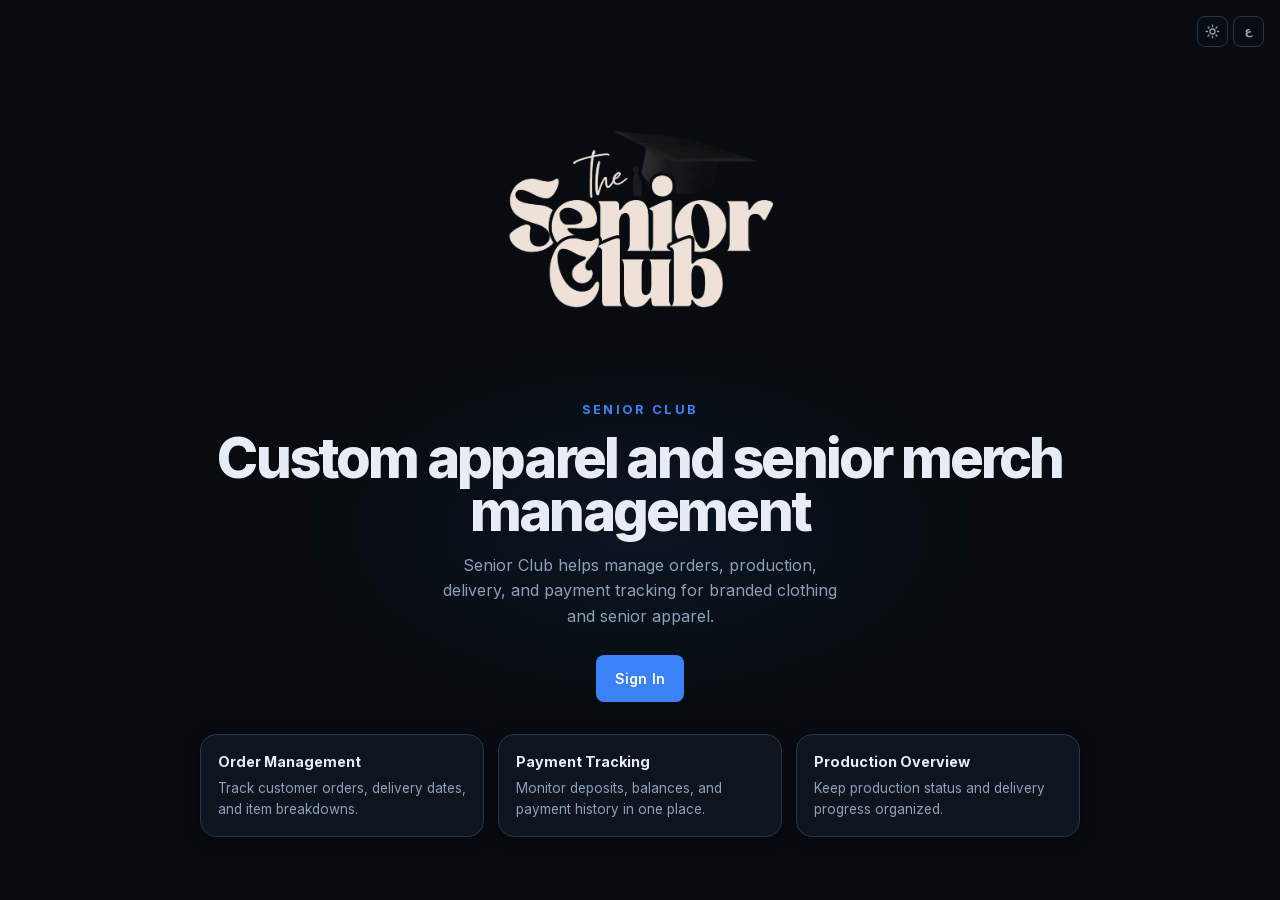
==== commit e25a7da0: "a" ====
--- a/index.html
+++ b/index.html
@@ -1,4 +1,4 @@
-<!DOCTYPE html><html lang="en" dir="ltr" data-theme="dark" class="__variable_48b81b __variable_45314e"><head><meta charSet="utf-8"/><meta name="viewport" content="width=device-width, initial-scale=1"/><link rel="preload" href="/_next/static/media/01f0c602c274ea55-s.p.woff2" as="font" crossorigin="" type="font/woff2"/><link rel="preload" href="/_next/static/media/350b852752f8489d-s.p.woff2" as="font" crossorigin="" type="font/woff2"/><link rel="preload" href="/_next/static/media/e4af272ccee01ff0-s.p.woff2" as="font" crossorigin="" type="font/woff2"/><link rel="preload" as="image" href="/SeniorClub.png"/><link rel="stylesheet" href="/_next/static/css/e27640a3b82300b6.css" data-precedence="next"/><link rel="preload" as="script" fetchPriority="low" href="/_next/static/chunks/webpack-e87937538e5c25ee.js"/><script src="/_next/static/chunks/4bd1b696-2ff4453263d874c5.js" async=""></script><script src="/_next/static/chunks/684-808e7fc8024eb2bc.js" async=""></script><script src="/_next/static/chunks/main-app-e4948cb6dcdb7e69.js" async=""></script><script src="/_next/static/chunks/44530001-9fe5617ddb7db574.js" async=""></script><script src="/_next/static/chunks/180-b823059740a88b15.js" async=""></script><script src="/_next/static/chunks/874-3b8ceff4708dd467.js" async=""></script><script src="/_next/static/chunks/515-bb97eb04f73916be.js" async=""></script><script src="/_next/static/chunks/app/layout-6821e455b99d00e7.js" async=""></script><script src="/_next/static/chunks/app/not-found-fac5670d83bd32ff.js" async=""></script><script src="/_next/static/chunks/766-fb4de4cdbd5f6227.js" async=""></script><script src="/_next/static/chunks/app/page-753d2c8a7b2df9a1.js" async=""></script><meta name="next-size-adjust" content=""/><script>(function(){try{
+<!DOCTYPE html><html lang="en" dir="ltr" data-theme="dark" class="__variable_48b81b __variable_45314e"><head><meta charSet="utf-8"/><meta name="viewport" content="width=device-width, initial-scale=1"/><link rel="preload" href="/_next/static/media/01f0c602c274ea55-s.p.woff2" as="font" crossorigin="" type="font/woff2"/><link rel="preload" href="/_next/static/media/350b852752f8489d-s.p.woff2" as="font" crossorigin="" type="font/woff2"/><link rel="preload" href="/_next/static/media/e4af272ccee01ff0-s.p.woff2" as="font" crossorigin="" type="font/woff2"/><link rel="preload" as="image" href="/SeniorClub.png"/><link rel="stylesheet" href="/_next/static/css/127da4cab5a9d5c2.css" data-precedence="next"/><link rel="preload" as="script" fetchPriority="low" href="/_next/static/chunks/webpack-e87937538e5c25ee.js"/><script src="/_next/static/chunks/4bd1b696-260c6661c6149178.js" async=""></script><script src="/_next/static/chunks/684-d8bcc1f7bf83757e.js" async=""></script><script src="/_next/static/chunks/main-app-e4948cb6dcdb7e69.js" async=""></script><script src="/_next/static/chunks/44530001-9fe5617ddb7db574.js" async=""></script><script src="/_next/static/chunks/180-b823059740a88b15.js" async=""></script><script src="/_next/static/chunks/874-b9b22642de05aa3d.js" async=""></script><script src="/_next/static/chunks/515-08929c143b2124cc.js" async=""></script><script src="/_next/static/chunks/app/layout-b69ab820a5d8ad42.js" async=""></script><script src="/_next/static/chunks/app/not-found-e8fa048a82a594fc.js" async=""></script><script src="/_next/static/chunks/766-a6af2d9850ed3db6.js" async=""></script><script src="/_next/static/chunks/app/page-0f79895df7996c70.js" async=""></script><meta name="next-size-adjust" content=""/><script>(function(){try{
 var r=document.documentElement;
 var t=localStorage.getItem('sc-theme');
 r.setAttribute('data-theme',t==='light'?'light':'dark');
@@ -6,4 +6,4 @@
 if(l!=='ar'){l='en'}
 r.setAttribute('lang',l);
 r.setAttribute('dir',l==='ar'?'rtl':'ltr');
-}catch(e){}})()</script><title>Senior Club | Custom Apparel &amp; Senior Merch Management</title><meta name="description" content="Senior Club manages custom apparel orders, production, delivery, and payment tracking for senior merch and branded clothing."/><link rel="canonical" href="https://seniorclub.github.io/"/><meta name="google-site-verification" content="EM5_p-hZ5hn9yo7Q4IDcOCgQPjWIcrB5mJHLakNlkgA"/><meta property="og:title" content="Senior Club"/><meta property="og:description" content="Custom apparel and senior merch management system."/><meta property="og:url" content="https://seniorclub.github.io/"/><meta property="og:site_name" content="Senior Club"/><meta property="og:image" content="https://seniorclub.github.io/SeniorClub.png"/><meta property="og:image:width" content="1563"/><meta property="og:image:height" content="1563"/><meta property="og:image:alt" content="Senior Club logo"/><meta property="og:type" content="website"/><meta name="twitter:card" content="summary_large_image"/><meta name="twitter:title" content="Senior Club"/><meta name="twitter:description" content="Custom apparel and senior merch management system."/><meta name="twitter:image" content="https://seniorclub.github.io/SeniorClub.png"/><link rel="shortcut icon" href="/SeniorClub.ico"/><link rel="icon" href="/SeniorClub.ico"/><link rel="apple-touch-icon" href="/SeniorClub.png"/><script>document.querySelectorAll('body link[rel="icon"], body link[rel="apple-touch-icon"]').forEach(el => document.head.appendChild(el))</script><script src="/_next/static/chunks/polyfills-42372ed130431b0a.js" noModule=""></script></head><body><main style="max-width:1200px;margin:0 auto;padding:1.75rem 1rem"><script type="application/ld+json">{"@context":"https://schema.org","@type":"Organization","name":"Senior Club","url":"https://seniorclub.github.io","logo":"https://seniorclub.github.io/SeniorClub.png","sameAs":[]}</script><div style="min-height:84vh;display:flex;align-items:center;justify-content:center;padding:2rem 1rem"><div class="prefs-floating no-print"><div class="prefs-controls"><button type="button" class="prefs-btn" title="Switch to light mode" aria-label="Switch to light mode"><svg width="15" height="15" viewBox="0 0 24 24" fill="none" stroke="currentColor" stroke-width="2.1" stroke-linecap="round" stroke-linejoin="round"><circle cx="12" cy="12" r="4"></circle><path d="M12 2v2M12 20v2M4.9 4.9l1.4 1.4M17.7 17.7l1.4 1.4M2 12h2M20 12h2M4.9 19.1l1.4-1.4M17.7 6.3l1.4-1.4"></path></svg></button><button type="button" class="prefs-btn prefs-btn-lang" title="Switch to Arabic" aria-label="Switch to Arabic" lang="ar">ع</button></div></div><div style="width:100%;max-width:880px;text-align:center"><div style="position:fixed;inset:auto auto 20% 50%;transform:translateX(-50%);width:700px;height:380px;background:radial-gradient(ellipse, var(--glow-accent) 0%, transparent 70%);pointer-events:none;user-select:none"></div><div style="position:relative;z-index:1"><span class="brand-plate" style="margin:0 auto 1.25rem"><img alt="Senior Club" width="320" height="228" decoding="async" data-nimg="1" style="color:transparent;width:min(320px, 78vw);height:auto;object-fit:contain;display:block" src="/SeniorClub.png"/></span><p style="margin:0 0 0.8rem;color:var(--accent);font-size:0.8rem;text-transform:uppercase;letter-spacing:0.18em;font-weight:700">Senior Club</p><h1 style="margin:0 0 0.9rem;font-size:clamp(2rem, 5vw, 3.5rem);line-height:var(--display-leading);letter-spacing:-0.05em;font-weight:800">Custom apparel and senior merch management</h1><p style="margin:0 auto 1.6rem;max-width:42ch;color:var(--text-secondary);font-size:1rem;line-height:1.6">Senior Club helps manage orders, production, delivery, and payment tracking for branded clothing and senior apparel.</p><div style="display:flex;justify-content:center;gap:0.75rem;flex-wrap:wrap;margin-bottom:2rem"><a class="btn-primary" style="text-decoration:none;padding:0.8rem 1.2rem" href="/login/">Sign In</a></div><div style="display:grid;grid-template-columns:repeat(auto-fit, minmax(180px, 1fr));gap:0.85rem;text-align:start"><div class="card-glass" style="padding:1rem 1.05rem"><p style="margin:0 0 0.35rem;font-size:0.9rem;font-weight:700">Order Management</p><p style="margin:0;color:var(--text-secondary);font-size:0.84rem;line-height:1.55">Track customer orders, delivery dates, and item breakdowns.</p></div><div class="card-glass" style="padding:1rem 1.05rem"><p style="margin:0 0 0.35rem;font-size:0.9rem;font-weight:700">Payment Tracking</p><p style="margin:0;color:var(--text-secondary);font-size:0.84rem;line-height:1.55">Monitor deposits, balances, and payment history in one place.</p></div><div class="card-glass" style="padding:1rem 1.05rem"><p style="margin:0 0 0.35rem;font-size:0.9rem;font-weight:700">Production Overview</p><p style="margin:0;color:var(--text-secondary);font-size:0.84rem;line-height:1.55">Keep production status and delivery progress organized.</p></div></div></div></div></div><!--$--><!--/$--><!--$--><!--/$--></main><script src="/_next/static/chunks/webpack-e87937538e5c25ee.js" async=""></script><script>(self.__next_f=self.__next_f||[]).push([0])</script><script>self.__next_f.push([1,"1:\"$Sreact.fragment\"\n2:I[2015,[\"730\",\"static/chunks/44530001-9fe5617ddb7db574.js\",\"180\",\"static/chunks/180-b823059740a88b15.js\",\"874\",\"static/chunks/874-3b8ceff4708dd467.js\",\"515\",\"static/chunks/515-bb97eb04f73916be.js\",\"177\",\"static/chunks/app/layout-6821e455b99d00e7.js\"],\"default\"]\n3:I[4455,[\"730\",\"static/chunks/44530001-9fe5617ddb7db574.js\",\"180\",\"static/chunks/180-b823059740a88b15.js\",\"874\",\"static/chunks/874-3b8ceff4708dd467.js\",\"515\",\"static/chunks/515-bb97eb04f73916be.js\",\"177\",\"static/chunks/app/layout-6821e455b99d00e7.js\"],\"default\"]\n4:I[7555,[],\"\"]\n5:I[1295,[],\"\"]\n6:I[4584,[\"874\",\"static/chunks/874-3b8ceff4708dd467.js\",\"515\",\"static/chunks/515-bb97eb04f73916be.js\",\"345\",\"static/chunks/app/not-found-fac5670d83bd32ff.js\"],\"default\"]\n7:I[835,[\"730\",\"static/chunks/44530001-9fe5617ddb7db574.js\",\"180\",\"static/chunks/180-b823059740a88b15.js\",\"766\",\"static/chunks/766-fb4de4cdbd5f6227.js\",\"874\",\"static/chunks/874-3b8ceff4708dd467.js\",\"515\",\"static/chunks/515-bb97eb04f73916be.js\",\"974\",\"static/chunks/app/page-753d2c8a7b2df9a1.js\"],\"default\"]\n8:I[9665,[],\"MetadataBoundary\"]\na:I[9665,[],\"OutletBoundary\"]\nd:I[4911,[],\"AsyncMetadataOutlet\"]\nf:I[9665,[],\"ViewportBoundary\"]\n11:I[6614,[],\"\"]\n:HL[\"/_next/static/media/01f0c602c274ea55-s.p.woff2\",\"font\",{\"crossOrigin\":\"\",\"type\":\"font/woff2\"}]\n:HL[\"/_next/static/media/350b852752f8489d-s.p.woff2\",\"font\",{\"crossOrigin\":\"\",\"type\":\"font/woff2\"}]\n:HL[\"/_next/static/media/e4af272ccee01ff0-s.p.woff2\",\"font\",{\"crossOrigin\":\"\",\"type\":\"font/woff2\"}]\n:HL[\"/_next/static/css/e27640a3b82300b6.css\",\"style\"]\n"])</script><script>self.__next_f.push([1,"0:{\"P\":null,\"b\":\"-R958DhFYy0umpOfa_sR9\",\"p\":\"\",\"c\":[\"\",\"\"],\"i\":false,\"f\":[[[\"\",{\"children\":[\"__PAGE__\",{}]},\"$undefined\",\"$undefined\",true],[\"\",[\"$\",\"$1\",\"c\",{\"children\":[[[\"$\",\"link\",\"0\",{\"rel\":\"stylesheet\",\"href\":\"/_next/static/css/e27640a3b82300b6.css\",\"precedence\":\"next\",\"crossOrigin\":\"$undefined\",\"nonce\":\"$undefined\"}]],[\"$\",\"html\",null,{\"lang\":\"en\",\"dir\":\"ltr\",\"data-theme\":\"dark\",\"className\":\"__variable_48b81b __variable_45314e\",\"suppressHydrationWarning\":true,\"children\":[[\"$\",\"head\",null,{\"children\":[\"$\",\"script\",null,{\"dangerouslySetInnerHTML\":{\"__html\":\"(function(){try{\\nvar r=document.documentElement;\\nvar t=localStorage.getItem('sc-theme');\\nr.setAttribute('data-theme',t==='light'?'light':'dark');\\nvar l=localStorage.getItem('sc-lang');\\nif(l!=='ar'){l='en'}\\nr.setAttribute('lang',l);\\nr.setAttribute('dir',l==='ar'?'rtl':'ltr');\\n}catch(e){}})()\"}}]}],[\"$\",\"body\",null,{\"children\":[\"$\",\"$L2\",null,{\"children\":[[\"$\",\"$L3\",null,{}],[\"$\",\"main\",null,{\"style\":{\"maxWidth\":\"1200px\",\"margin\":\"0 auto\",\"padding\":\"1.75rem 1rem\"},\"children\":[\"$\",\"$L4\",null,{\"parallelRouterKey\":\"children\",\"error\":\"$undefined\",\"errorStyles\":\"$undefined\",\"errorScripts\":\"$undefined\",\"template\":[\"$\",\"$L5\",null,{}],\"templateStyles\":\"$undefined\",\"templateScripts\":\"$undefined\",\"notFound\":[[\"$\",\"$L6\",null,{}],[]],\"forbidden\":\"$undefined\",\"unauthorized\":\"$undefined\"}]}]]}]}]]}]]}],{\"children\":[\"__PAGE__\",[\"$\",\"$1\",\"c\",{\"children\":[[[\"$\",\"script\",null,{\"type\":\"application/ld+json\",\"dangerouslySetInnerHTML\":{\"__html\":\"{\\\"@context\\\":\\\"https://schema.org\\\",\\\"@type\\\":\\\"Organization\\\",\\\"name\\\":\\\"Senior Club\\\",\\\"url\\\":\\\"https://seniorclub.github.io\\\",\\\"logo\\\":\\\"https://seniorclub.github.io/SeniorClub.png\\\",\\\"sameAs\\\":[]}\"}}],[\"$\",\"$L7\",null,{}]],[\"$\",\"$L8\",null,{\"children\":\"$L9\"}],null,[\"$\",\"$La\",null,{\"children\":[\"$Lb\",\"$Lc\",[\"$\",\"$Ld\",null,{\"promise\":\"$@e\"}]]}]]}],{},null,false]},null,false],[\"$\",\"$1\",\"h\",{\"children\":[null,[\"$\",\"$1\",\"iaK2nbU2Q1x9nNkGdWu-Y\",{\"children\":[[\"$\",\"$Lf\",null,{\"children\":\"$L10\"}],[\"$\",\"meta\",null,{\"name\":\"next-size-adjust\",\"content\":\"\"}]]}],null]}],false]],\"m\":\"$undefined\",\"G\":[\"$11\",\"$undefined\"],\"s\":false,\"S\":true}\n"])</script><script>self.__next_f.push([1,"12:\"$Sreact.suspense\"\n13:I[4911,[],\"AsyncMetadata\"]\n9:[\"$\",\"$12\",null,{\"fallback\":null,\"children\":[\"$\",\"$L13\",null,{\"promise\":\"$@14\"}]}]\n"])</script><script>self.__next_f.push([1,"c:null\n"])</script><script>self.__next_f.push([1,"10:[[\"$\",\"meta\",\"0\",{\"charSet\":\"utf-8\"}],[\"$\",\"meta\",\"1\",{\"name\":\"viewport\",\"content\":\"width=device-width, initial-scale=1\"}]]\nb:null\n"])</script><script>self.__next_f.push([1,"14:{\"metadata\":[[\"$\",\"title\",\"0\",{\"children\":\"Senior Club | Custom Apparel \u0026 Senior Merch Management\"}],[\"$\",\"meta\",\"1\",{\"name\":\"description\",\"content\":\"Senior Club manages custom apparel orders, production, delivery, and payment tracking for senior merch and branded clothing.\"}],[\"$\",\"link\",\"2\",{\"rel\":\"canonical\",\"href\":\"https://seniorclub.github.io/\"}],[\"$\",\"meta\",\"3\",{\"name\":\"google-site-verification\",\"content\":\"EM5_p-hZ5hn9yo7Q4IDcOCgQPjWIcrB5mJHLakNlkgA\"}],[\"$\",\"meta\",\"4\",{\"property\":\"og:title\",\"content\":\"Senior Club\"}],[\"$\",\"meta\",\"5\",{\"property\":\"og:description\",\"content\":\"Custom apparel and senior merch management system.\"}],[\"$\",\"meta\",\"6\",{\"property\":\"og:url\",\"content\":\"https://seniorclub.github.io/\"}],[\"$\",\"meta\",\"7\",{\"property\":\"og:site_name\",\"content\":\"Senior Club\"}],[\"$\",\"meta\",\"8\",{\"property\":\"og:image\",\"content\":\"https://seniorclub.github.io/SeniorClub.png\"}],[\"$\",\"meta\",\"9\",{\"property\":\"og:image:width\",\"content\":\"1563\"}],[\"$\",\"meta\",\"10\",{\"property\":\"og:image:height\",\"content\":\"1563\"}],[\"$\",\"meta\",\"11\",{\"property\":\"og:image:alt\",\"content\":\"Senior Club logo\"}],[\"$\",\"meta\",\"12\",{\"property\":\"og:type\",\"content\":\"website\"}],[\"$\",\"meta\",\"13\",{\"name\":\"twitter:card\",\"content\":\"summary_large_image\"}],[\"$\",\"meta\",\"14\",{\"name\":\"twitter:title\",\"content\":\"Senior Club\"}],[\"$\",\"meta\",\"15\",{\"name\":\"twitter:description\",\"content\":\"Custom apparel and senior merch management system.\"}],[\"$\",\"meta\",\"16\",{\"name\":\"twitter:image\",\"content\":\"https://seniorclub.github.io/SeniorClub.png\"}],[\"$\",\"link\",\"17\",{\"rel\":\"shortcut icon\",\"href\":\"/SeniorClub.ico\"}],[\"$\",\"link\",\"18\",{\"rel\":\"icon\",\"href\":\"/SeniorClub.ico\"}],[\"$\",\"link\",\"19\",{\"rel\":\"apple-touch-icon\",\"href\":\"/SeniorClub.png\"}]],\"error\":null,\"digest\":\"$undefined\"}\ne:{\"metadata\":\"$14:metadata\",\"error\":null,\"digest\":\"$undefined\"}\n"])</script></body></html>+}catch(e){}})()</script><title>Senior Club | Custom Apparel &amp; Senior Merch Management</title><meta name="description" content="Senior Club manages custom apparel orders, production, delivery, and payment tracking for senior merch and branded clothing."/><link rel="canonical" href="https://seniorclub.github.io/"/><meta name="google-site-verification" content="EM5_p-hZ5hn9yo7Q4IDcOCgQPjWIcrB5mJHLakNlkgA"/><meta property="og:title" content="Senior Club"/><meta property="og:description" content="Custom apparel and senior merch management system."/><meta property="og:url" content="https://seniorclub.github.io/"/><meta property="og:site_name" content="Senior Club"/><meta property="og:image" content="https://seniorclub.github.io/SeniorClub.png"/><meta property="og:image:width" content="1563"/><meta property="og:image:height" content="1563"/><meta property="og:image:alt" content="Senior Club logo"/><meta property="og:type" content="website"/><meta name="twitter:card" content="summary_large_image"/><meta name="twitter:title" content="Senior Club"/><meta name="twitter:description" content="Custom apparel and senior merch management system."/><meta name="twitter:image" content="https://seniorclub.github.io/SeniorClub.png"/><link rel="shortcut icon" href="/SeniorClub.ico"/><link rel="icon" href="/SeniorClub.ico"/><link rel="apple-touch-icon" href="/SeniorClub.png"/><script>document.querySelectorAll('body link[rel="icon"], body link[rel="apple-touch-icon"]').forEach(el => document.head.appendChild(el))</script><script src="/_next/static/chunks/polyfills-42372ed130431b0a.js" noModule=""></script></head><body><main style="max-width:1200px;margin:0 auto;padding:1.75rem 1rem"><script type="application/ld+json">{"@context":"https://schema.org","@type":"Organization","name":"Senior Club","url":"https://seniorclub.github.io","logo":"https://seniorclub.github.io/SeniorClub.png","sameAs":[]}</script><div style="min-height:84vh;display:flex;align-items:center;justify-content:center;padding:2rem 1rem"><div class="prefs-floating no-print"><div class="prefs-controls"><button type="button" class="prefs-btn" title="Switch to light mode" aria-label="Switch to light mode"><svg width="15" height="15" viewBox="0 0 24 24" fill="none" stroke="currentColor" stroke-width="2.1" stroke-linecap="round" stroke-linejoin="round"><circle cx="12" cy="12" r="4"></circle><path d="M12 2v2M12 20v2M4.9 4.9l1.4 1.4M17.7 17.7l1.4 1.4M2 12h2M20 12h2M4.9 19.1l1.4-1.4M17.7 6.3l1.4-1.4"></path></svg></button><button type="button" class="prefs-btn prefs-btn-lang" title="Switch to Arabic" aria-label="Switch to Arabic" lang="ar">ع</button></div></div><div style="width:100%;max-width:880px;text-align:center"><div style="position:fixed;inset:auto auto 20% 50%;transform:translateX(-50%);width:700px;height:380px;background:radial-gradient(ellipse, var(--glow-accent) 0%, transparent 70%);pointer-events:none;user-select:none"></div><div style="position:relative;z-index:1"><span class="brand-plate" style="margin:0 auto 1.25rem"><img alt="Senior Club" width="320" height="228" decoding="async" data-nimg="1" style="color:transparent;width:min(320px, 78vw);height:auto;object-fit:contain;display:block" src="/SeniorClub.png"/></span><p style="margin:0 0 0.8rem;color:var(--accent);font-size:0.8rem;text-transform:uppercase;letter-spacing:0.18em;font-weight:700">Senior Club</p><h1 style="margin:0 0 0.9rem;font-size:clamp(2rem, 5vw, 3.5rem);line-height:var(--display-leading);letter-spacing:-0.05em;font-weight:800">Custom apparel and senior merch management</h1><p style="margin:0 auto 1.6rem;max-width:42ch;color:var(--text-secondary);font-size:1rem;line-height:1.6">Senior Club helps manage orders, production, delivery, and payment tracking for branded clothing and senior apparel.</p><div style="display:flex;justify-content:center;gap:0.75rem;flex-wrap:wrap;margin-bottom:2rem"><a class="btn-primary" style="text-decoration:none;padding:0.8rem 1.2rem" href="/login/">Sign In</a></div><div style="display:grid;grid-template-columns:repeat(auto-fit, minmax(180px, 1fr));gap:0.85rem;text-align:start"><div class="card-glass" style="padding:1rem 1.05rem"><p style="margin:0 0 0.35rem;font-size:0.9rem;font-weight:700">Order Management</p><p style="margin:0;color:var(--text-secondary);font-size:0.84rem;line-height:1.55">Track customer orders, delivery dates, and item breakdowns.</p></div><div class="card-glass" style="padding:1rem 1.05rem"><p style="margin:0 0 0.35rem;font-size:0.9rem;font-weight:700">Payment Tracking</p><p style="margin:0;color:var(--text-secondary);font-size:0.84rem;line-height:1.55">Monitor deposits, balances, and payment history in one place.</p></div><div class="card-glass" style="padding:1rem 1.05rem"><p style="margin:0 0 0.35rem;font-size:0.9rem;font-weight:700">Production Overview</p><p style="margin:0;color:var(--text-secondary);font-size:0.84rem;line-height:1.55">Keep production status and delivery progress organized.</p></div></div></div></div></div><!--$--><!--/$--><!--$--><!--/$--></main><script src="/_next/static/chunks/webpack-e87937538e5c25ee.js" async=""></script><script>(self.__next_f=self.__next_f||[]).push([0])</script><script>self.__next_f.push([1,"1:\"$Sreact.fragment\"\n2:I[2015,[\"730\",\"static/chunks/44530001-9fe5617ddb7db574.js\",\"180\",\"static/chunks/180-b823059740a88b15.js\",\"874\",\"static/chunks/874-b9b22642de05aa3d.js\",\"515\",\"static/chunks/515-08929c143b2124cc.js\",\"177\",\"static/chunks/app/layout-b69ab820a5d8ad42.js\"],\"default\"]\n3:I[4455,[\"730\",\"static/chunks/44530001-9fe5617ddb7db574.js\",\"180\",\"static/chunks/180-b823059740a88b15.js\",\"874\",\"static/chunks/874-b9b22642de05aa3d.js\",\"515\",\"static/chunks/515-08929c143b2124cc.js\",\"177\",\"static/chunks/app/layout-b69ab820a5d8ad42.js\"],\"default\"]\n4:I[7555,[],\"\"]\n5:I[1295,[],\"\"]\n6:I[4584,[\"874\",\"static/chunks/874-b9b22642de05aa3d.js\",\"515\",\"static/chunks/515-08929c143b2124cc.js\",\"345\",\"static/chunks/app/not-found-e8fa048a82a594fc.js\"],\"default\"]\n7:I[835,[\"730\",\"static/chunks/44530001-9fe5617ddb7db574.js\",\"180\",\"static/chunks/180-b823059740a88b15.js\",\"766\",\"static/chunks/766-a6af2d9850ed3db6.js\",\"874\",\"static/chunks/874-b9b22642de05aa3d.js\",\"515\",\"static/chunks/515-08929c143b2124cc.js\",\"974\",\"static/chunks/app/page-0f79895df7996c70.js\"],\"default\"]\n8:I[9665,[],\"MetadataBoundary\"]\na:I[9665,[],\"OutletBoundary\"]\nd:I[4911,[],\"AsyncMetadataOutlet\"]\nf:I[9665,[],\"ViewportBoundary\"]\n11:I[6614,[],\"\"]\n:HL[\"/_next/static/media/01f0c602c274ea55-s.p.woff2\",\"font\",{\"crossOrigin\":\"\",\"type\":\"font/woff2\"}]\n:HL[\"/_next/static/media/350b852752f8489d-s.p.woff2\",\"font\",{\"crossOrigin\":\"\",\"type\":\"font/woff2\"}]\n:HL[\"/_next/static/media/e4af272ccee01ff0-s.p.woff2\",\"font\",{\"crossOrigin\":\"\",\"type\":\"font/woff2\"}]\n:HL[\"/_next/static/css/127da4cab5a9d5c2.css\",\"style\"]\n"])</script><script>self.__next_f.push([1,"0:{\"P\":null,\"b\":\"MqzcJY89aeQgSpApgzU0r\",\"p\":\"\",\"c\":[\"\",\"\"],\"i\":false,\"f\":[[[\"\",{\"children\":[\"__PAGE__\",{}]},\"$undefined\",\"$undefined\",true],[\"\",[\"$\",\"$1\",\"c\",{\"children\":[[[\"$\",\"link\",\"0\",{\"rel\":\"stylesheet\",\"href\":\"/_next/static/css/127da4cab5a9d5c2.css\",\"precedence\":\"next\",\"crossOrigin\":\"$undefined\",\"nonce\":\"$undefined\"}]],[\"$\",\"html\",null,{\"lang\":\"en\",\"dir\":\"ltr\",\"data-theme\":\"dark\",\"className\":\"__variable_48b81b __variable_45314e\",\"suppressHydrationWarning\":true,\"children\":[[\"$\",\"head\",null,{\"children\":[\"$\",\"script\",null,{\"dangerouslySetInnerHTML\":{\"__html\":\"(function(){try{\\nvar r=document.documentElement;\\nvar t=localStorage.getItem('sc-theme');\\nr.setAttribute('data-theme',t==='light'?'light':'dark');\\nvar l=localStorage.getItem('sc-lang');\\nif(l!=='ar'){l='en'}\\nr.setAttribute('lang',l);\\nr.setAttribute('dir',l==='ar'?'rtl':'ltr');\\n}catch(e){}})()\"}}]}],[\"$\",\"body\",null,{\"children\":[\"$\",\"$L2\",null,{\"children\":[[\"$\",\"$L3\",null,{}],[\"$\",\"main\",null,{\"style\":{\"maxWidth\":\"1200px\",\"margin\":\"0 auto\",\"padding\":\"1.75rem 1rem\"},\"children\":[\"$\",\"$L4\",null,{\"parallelRouterKey\":\"children\",\"error\":\"$undefined\",\"errorStyles\":\"$undefined\",\"errorScripts\":\"$undefined\",\"template\":[\"$\",\"$L5\",null,{}],\"templateStyles\":\"$undefined\",\"templateScripts\":\"$undefined\",\"notFound\":[[\"$\",\"$L6\",null,{}],[]],\"forbidden\":\"$undefined\",\"unauthorized\":\"$undefined\"}]}]]}]}]]}]]}],{\"children\":[\"__PAGE__\",[\"$\",\"$1\",\"c\",{\"children\":[[[\"$\",\"script\",null,{\"type\":\"application/ld+json\",\"dangerouslySetInnerHTML\":{\"__html\":\"{\\\"@context\\\":\\\"https://schema.org\\\",\\\"@type\\\":\\\"Organization\\\",\\\"name\\\":\\\"Senior Club\\\",\\\"url\\\":\\\"https://seniorclub.github.io\\\",\\\"logo\\\":\\\"https://seniorclub.github.io/SeniorClub.png\\\",\\\"sameAs\\\":[]}\"}}],[\"$\",\"$L7\",null,{}]],[\"$\",\"$L8\",null,{\"children\":\"$L9\"}],null,[\"$\",\"$La\",null,{\"children\":[\"$Lb\",\"$Lc\",[\"$\",\"$Ld\",null,{\"promise\":\"$@e\"}]]}]]}],{},null,false]},null,false],[\"$\",\"$1\",\"h\",{\"children\":[null,[\"$\",\"$1\",\"LhbWDD1OLsgPq7TWon9ZB\",{\"children\":[[\"$\",\"$Lf\",null,{\"children\":\"$L10\"}],[\"$\",\"meta\",null,{\"name\":\"next-size-adjust\",\"content\":\"\"}]]}],null]}],false]],\"m\":\"$undefined\",\"G\":[\"$11\",\"$undefined\"],\"s\":false,\"S\":true}\n"])</script><script>self.__next_f.push([1,"12:\"$Sreact.suspense\"\n13:I[4911,[],\"AsyncMetadata\"]\n9:[\"$\",\"$12\",null,{\"fallback\":null,\"children\":[\"$\",\"$L13\",null,{\"promise\":\"$@14\"}]}]\n"])</script><script>self.__next_f.push([1,"c:null\n"])</script><script>self.__next_f.push([1,"10:[[\"$\",\"meta\",\"0\",{\"charSet\":\"utf-8\"}],[\"$\",\"meta\",\"1\",{\"name\":\"viewport\",\"content\":\"width=device-width, initial-scale=1\"}]]\nb:null\n"])</script><script>self.__next_f.push([1,"14:{\"metadata\":[[\"$\",\"title\",\"0\",{\"children\":\"Senior Club | Custom Apparel \u0026 Senior Merch Management\"}],[\"$\",\"meta\",\"1\",{\"name\":\"description\",\"content\":\"Senior Club manages custom apparel orders, production, delivery, and payment tracking for senior merch and branded clothing.\"}],[\"$\",\"link\",\"2\",{\"rel\":\"canonical\",\"href\":\"https://seniorclub.github.io/\"}],[\"$\",\"meta\",\"3\",{\"name\":\"google-site-verification\",\"content\":\"EM5_p-hZ5hn9yo7Q4IDcOCgQPjWIcrB5mJHLakNlkgA\"}],[\"$\",\"meta\",\"4\",{\"property\":\"og:title\",\"content\":\"Senior Club\"}],[\"$\",\"meta\",\"5\",{\"property\":\"og:description\",\"content\":\"Custom apparel and senior merch management system.\"}],[\"$\",\"meta\",\"6\",{\"property\":\"og:url\",\"content\":\"https://seniorclub.github.io/\"}],[\"$\",\"meta\",\"7\",{\"property\":\"og:site_name\",\"content\":\"Senior Club\"}],[\"$\",\"meta\",\"8\",{\"property\":\"og:image\",\"content\":\"https://seniorclub.github.io/SeniorClub.png\"}],[\"$\",\"meta\",\"9\",{\"property\":\"og:image:width\",\"content\":\"1563\"}],[\"$\",\"meta\",\"10\",{\"property\":\"og:image:height\",\"content\":\"1563\"}],[\"$\",\"meta\",\"11\",{\"property\":\"og:image:alt\",\"content\":\"Senior Club logo\"}],[\"$\",\"meta\",\"12\",{\"property\":\"og:type\",\"content\":\"website\"}],[\"$\",\"meta\",\"13\",{\"name\":\"twitter:card\",\"content\":\"summary_large_image\"}],[\"$\",\"meta\",\"14\",{\"name\":\"twitter:title\",\"content\":\"Senior Club\"}],[\"$\",\"meta\",\"15\",{\"name\":\"twitter:description\",\"content\":\"Custom apparel and senior merch management system.\"}],[\"$\",\"meta\",\"16\",{\"name\":\"twitter:image\",\"content\":\"https://seniorclub.github.io/SeniorClub.png\"}],[\"$\",\"link\",\"17\",{\"rel\":\"shortcut icon\",\"href\":\"/SeniorClub.ico\"}],[\"$\",\"link\",\"18\",{\"rel\":\"icon\",\"href\":\"/SeniorClub.ico\"}],[\"$\",\"link\",\"19\",{\"rel\":\"apple-touch-icon\",\"href\":\"/SeniorClub.png\"}]],\"error\":null,\"digest\":\"$undefined\"}\ne:{\"metadata\":\"$14:metadata\",\"error\":null,\"digest\":\"$undefined\"}\n"])</script></body></html>
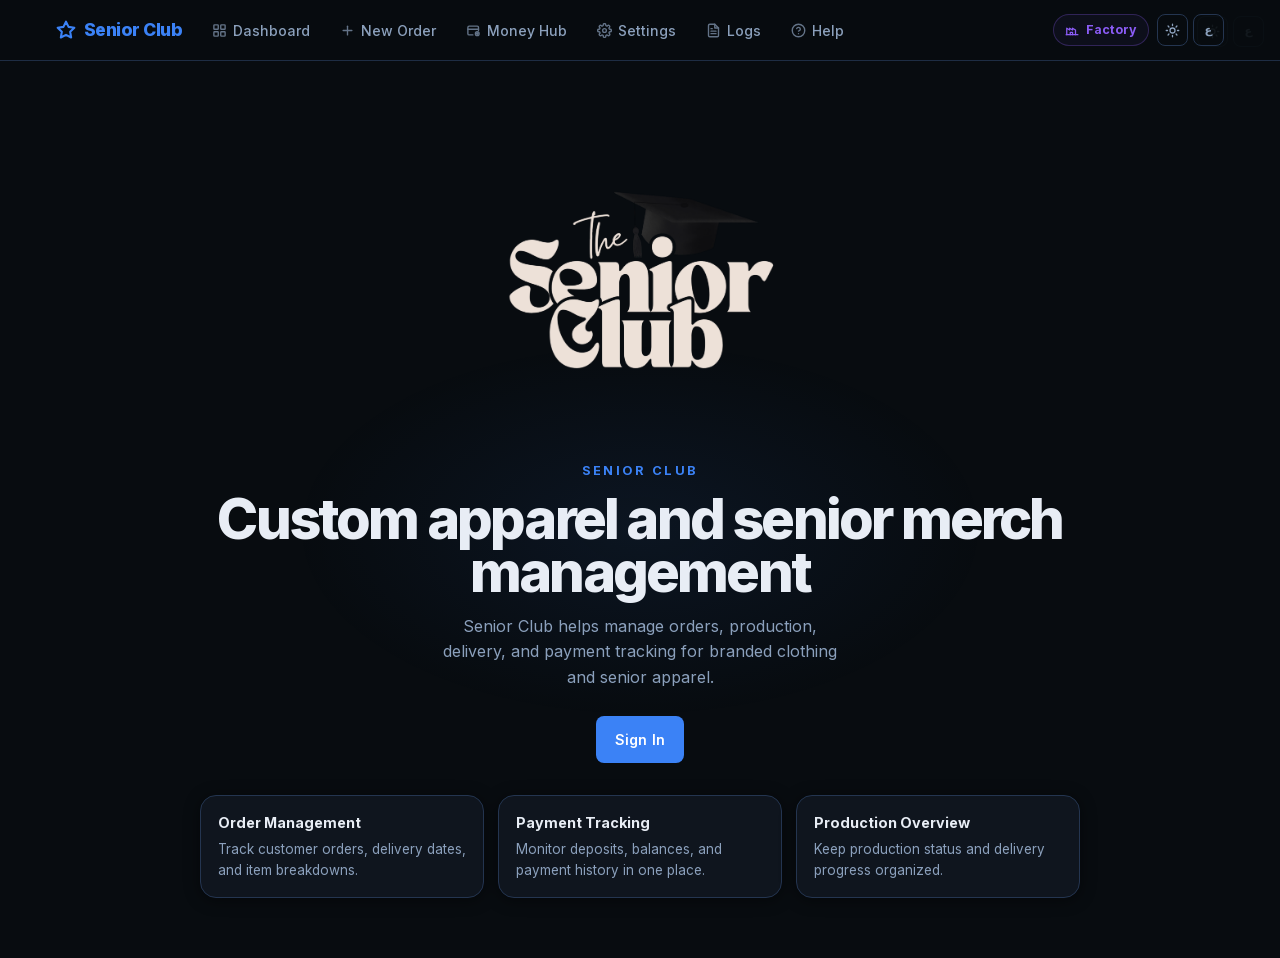
==== commit 9110dda6: "deploy 2fba589 Built from seniorclub 2fba589: add npm run deploy: one command to publish to github p" ====
--- a/index.html
+++ b/index.html
@@ -1,9 +1,10 @@
-<!DOCTYPE html><html lang="en" dir="ltr" data-theme="dark" class="__variable_48b81b __variable_45314e"><head><meta charSet="utf-8"/><meta name="viewport" content="width=device-width, initial-scale=1"/><link rel="preload" href="/_next/static/media/01f0c602c274ea55-s.p.woff2" as="font" crossorigin="" type="font/woff2"/><link rel="preload" href="/_next/static/media/350b852752f8489d-s.p.woff2" as="font" crossorigin="" type="font/woff2"/><link rel="preload" href="/_next/static/media/e4af272ccee01ff0-s.p.woff2" as="font" crossorigin="" type="font/woff2"/><link rel="preload" as="image" href="/SeniorClub.png"/><link rel="stylesheet" href="/_next/static/css/127da4cab5a9d5c2.css" data-precedence="next"/><link rel="preload" as="script" fetchPriority="low" href="/_next/static/chunks/webpack-e87937538e5c25ee.js"/><script src="/_next/static/chunks/4bd1b696-260c6661c6149178.js" async=""></script><script src="/_next/static/chunks/684-d8bcc1f7bf83757e.js" async=""></script><script src="/_next/static/chunks/main-app-e4948cb6dcdb7e69.js" async=""></script><script src="/_next/static/chunks/44530001-9fe5617ddb7db574.js" async=""></script><script src="/_next/static/chunks/180-b823059740a88b15.js" async=""></script><script src="/_next/static/chunks/874-b9b22642de05aa3d.js" async=""></script><script src="/_next/static/chunks/515-08929c143b2124cc.js" async=""></script><script src="/_next/static/chunks/app/layout-b69ab820a5d8ad42.js" async=""></script><script src="/_next/static/chunks/app/not-found-e8fa048a82a594fc.js" async=""></script><script src="/_next/static/chunks/766-a6af2d9850ed3db6.js" async=""></script><script src="/_next/static/chunks/app/page-0f79895df7996c70.js" async=""></script><meta name="next-size-adjust" content=""/><script>(function(){try{
+<!DOCTYPE html><html lang="en" dir="ltr" data-theme="dark" class="__variable_48b81b __variable_45314e"><head><meta charSet="utf-8"/><meta name="viewport" content="width=device-width, initial-scale=1, viewport-fit=cover"/><link rel="preload" href="/_next/static/media/01f0c602c274ea55-s.p.woff2" as="font" crossorigin="" type="font/woff2"/><link rel="preload" href="/_next/static/media/350b852752f8489d-s.p.woff2" as="font" crossorigin="" type="font/woff2"/><link rel="preload" href="/_next/static/media/e4af272ccee01ff0-s.p.woff2" as="font" crossorigin="" type="font/woff2"/><link rel="preload" as="image" href="/SeniorClub.png"/><link rel="stylesheet" href="/_next/static/css/629cdfe1d9ab69c1.css" data-precedence="next"/><link rel="preload" as="script" fetchPriority="low" href="/_next/static/chunks/webpack-e87937538e5c25ee.js"/><script src="/_next/static/chunks/4bd1b696-260c6661c6149178.js" async=""></script><script src="/_next/static/chunks/684-d8bcc1f7bf83757e.js" async=""></script><script src="/_next/static/chunks/main-app-e4948cb6dcdb7e69.js" async=""></script><script src="/_next/static/chunks/44530001-9fe5617ddb7db574.js" async=""></script><script src="/_next/static/chunks/180-b823059740a88b15.js" async=""></script><script src="/_next/static/chunks/874-56ff573bd9376db8.js" async=""></script><script src="/_next/static/chunks/515-cd9ea485351875eb.js" async=""></script><script src="/_next/static/chunks/690-648b0367d0a20a81.js" async=""></script><script src="/_next/static/chunks/app/layout-0452ca854bfeb6a2.js" async=""></script><script src="/_next/static/chunks/app/not-found-e8070088f768efa1.js" async=""></script><script src="/_next/static/chunks/766-8542eae2c9495e4b.js" async=""></script><script src="/_next/static/chunks/app/page-0f757c8bdc2e6227.js" async=""></script><meta name="next-size-adjust" content=""/><meta name="theme-color" media="screen and (max-width: 640px), screen and (pointer: coarse) and (max-height: 500px)" content="#080c10"/><script>(function(){try{
 var r=document.documentElement;
 var t=localStorage.getItem('sc-theme');
 r.setAttribute('data-theme',t==='light'?'light':'dark');
+if(t==='light'){var m=document.querySelector('meta[name="theme-color"]');if(m){m.setAttribute('content','#f2f5f9')}}
 var l=localStorage.getItem('sc-lang');
 if(l!=='ar'){l='en'}
 r.setAttribute('lang',l);
 r.setAttribute('dir',l==='ar'?'rtl':'ltr');
-}catch(e){}})()</script><title>Senior Club | Custom Apparel &amp; Senior Merch Management</title><meta name="description" content="Senior Club manages custom apparel orders, production, delivery, and payment tracking for senior merch and branded clothing."/><link rel="canonical" href="https://seniorclub.github.io/"/><meta name="google-site-verification" content="EM5_p-hZ5hn9yo7Q4IDcOCgQPjWIcrB5mJHLakNlkgA"/><meta property="og:title" content="Senior Club"/><meta property="og:description" content="Custom apparel and senior merch management system."/><meta property="og:url" content="https://seniorclub.github.io/"/><meta property="og:site_name" content="Senior Club"/><meta property="og:image" content="https://seniorclub.github.io/SeniorClub.png"/><meta property="og:image:width" content="1563"/><meta property="og:image:height" content="1563"/><meta property="og:image:alt" content="Senior Club logo"/><meta property="og:type" content="website"/><meta name="twitter:card" content="summary_large_image"/><meta name="twitter:title" content="Senior Club"/><meta name="twitter:description" content="Custom apparel and senior merch management system."/><meta name="twitter:image" content="https://seniorclub.github.io/SeniorClub.png"/><link rel="shortcut icon" href="/SeniorClub.ico"/><link rel="icon" href="/SeniorClub.ico"/><link rel="apple-touch-icon" href="/SeniorClub.png"/><script>document.querySelectorAll('body link[rel="icon"], body link[rel="apple-touch-icon"]').forEach(el => document.head.appendChild(el))</script><script src="/_next/static/chunks/polyfills-42372ed130431b0a.js" noModule=""></script></head><body><main style="max-width:1200px;margin:0 auto;padding:1.75rem 1rem"><script type="application/ld+json">{"@context":"https://schema.org","@type":"Organization","name":"Senior Club","url":"https://seniorclub.github.io","logo":"https://seniorclub.github.io/SeniorClub.png","sameAs":[]}</script><div style="min-height:84vh;display:flex;align-items:center;justify-content:center;padding:2rem 1rem"><div class="prefs-floating no-print"><div class="prefs-controls"><button type="button" class="prefs-btn" title="Switch to light mode" aria-label="Switch to light mode"><svg width="15" height="15" viewBox="0 0 24 24" fill="none" stroke="currentColor" stroke-width="2.1" stroke-linecap="round" stroke-linejoin="round"><circle cx="12" cy="12" r="4"></circle><path d="M12 2v2M12 20v2M4.9 4.9l1.4 1.4M17.7 17.7l1.4 1.4M2 12h2M20 12h2M4.9 19.1l1.4-1.4M17.7 6.3l1.4-1.4"></path></svg></button><button type="button" class="prefs-btn prefs-btn-lang" title="Switch to Arabic" aria-label="Switch to Arabic" lang="ar">ع</button></div></div><div style="width:100%;max-width:880px;text-align:center"><div style="position:fixed;inset:auto auto 20% 50%;transform:translateX(-50%);width:700px;height:380px;background:radial-gradient(ellipse, var(--glow-accent) 0%, transparent 70%);pointer-events:none;user-select:none"></div><div style="position:relative;z-index:1"><span class="brand-plate" style="margin:0 auto 1.25rem"><img alt="Senior Club" width="320" height="228" decoding="async" data-nimg="1" style="color:transparent;width:min(320px, 78vw);height:auto;object-fit:contain;display:block" src="/SeniorClub.png"/></span><p style="margin:0 0 0.8rem;color:var(--accent);font-size:0.8rem;text-transform:uppercase;letter-spacing:0.18em;font-weight:700">Senior Club</p><h1 style="margin:0 0 0.9rem;font-size:clamp(2rem, 5vw, 3.5rem);line-height:var(--display-leading);letter-spacing:-0.05em;font-weight:800">Custom apparel and senior merch management</h1><p style="margin:0 auto 1.6rem;max-width:42ch;color:var(--text-secondary);font-size:1rem;line-height:1.6">Senior Club helps manage orders, production, delivery, and payment tracking for branded clothing and senior apparel.</p><div style="display:flex;justify-content:center;gap:0.75rem;flex-wrap:wrap;margin-bottom:2rem"><a class="btn-primary" style="text-decoration:none;padding:0.8rem 1.2rem" href="/login/">Sign In</a></div><div style="display:grid;grid-template-columns:repeat(auto-fit, minmax(180px, 1fr));gap:0.85rem;text-align:start"><div class="card-glass" style="padding:1rem 1.05rem"><p style="margin:0 0 0.35rem;font-size:0.9rem;font-weight:700">Order Management</p><p style="margin:0;color:var(--text-secondary);font-size:0.84rem;line-height:1.55">Track customer orders, delivery dates, and item breakdowns.</p></div><div class="card-glass" style="padding:1rem 1.05rem"><p style="margin:0 0 0.35rem;font-size:0.9rem;font-weight:700">Payment Tracking</p><p style="margin:0;color:var(--text-secondary);font-size:0.84rem;line-height:1.55">Monitor deposits, balances, and payment history in one place.</p></div><div class="card-glass" style="padding:1rem 1.05rem"><p style="margin:0 0 0.35rem;font-size:0.9rem;font-weight:700">Production Overview</p><p style="margin:0;color:var(--text-secondary);font-size:0.84rem;line-height:1.55">Keep production status and delivery progress organized.</p></div></div></div></div></div><!--$--><!--/$--><!--$--><!--/$--></main><script src="/_next/static/chunks/webpack-e87937538e5c25ee.js" async=""></script><script>(self.__next_f=self.__next_f||[]).push([0])</script><script>self.__next_f.push([1,"1:\"$Sreact.fragment\"\n2:I[2015,[\"730\",\"static/chunks/44530001-9fe5617ddb7db574.js\",\"180\",\"static/chunks/180-b823059740a88b15.js\",\"874\",\"static/chunks/874-b9b22642de05aa3d.js\",\"515\",\"static/chunks/515-08929c143b2124cc.js\",\"177\",\"static/chunks/app/layout-b69ab820a5d8ad42.js\"],\"default\"]\n3:I[4455,[\"730\",\"static/chunks/44530001-9fe5617ddb7db574.js\",\"180\",\"static/chunks/180-b823059740a88b15.js\",\"874\",\"static/chunks/874-b9b22642de05aa3d.js\",\"515\",\"static/chunks/515-08929c143b2124cc.js\",\"177\",\"static/chunks/app/layout-b69ab820a5d8ad42.js\"],\"default\"]\n4:I[7555,[],\"\"]\n5:I[1295,[],\"\"]\n6:I[4584,[\"874\",\"static/chunks/874-b9b22642de05aa3d.js\",\"515\",\"static/chunks/515-08929c143b2124cc.js\",\"345\",\"static/chunks/app/not-found-e8fa048a82a594fc.js\"],\"default\"]\n7:I[835,[\"730\",\"static/chunks/44530001-9fe5617ddb7db574.js\",\"180\",\"static/chunks/180-b823059740a88b15.js\",\"766\",\"static/chunks/766-a6af2d9850ed3db6.js\",\"874\",\"static/chunks/874-b9b22642de05aa3d.js\",\"515\",\"static/chunks/515-08929c143b2124cc.js\",\"974\",\"static/chunks/app/page-0f79895df7996c70.js\"],\"default\"]\n8:I[9665,[],\"MetadataBoundary\"]\na:I[9665,[],\"OutletBoundary\"]\nd:I[4911,[],\"AsyncMetadataOutlet\"]\nf:I[9665,[],\"ViewportBoundary\"]\n11:I[6614,[],\"\"]\n:HL[\"/_next/static/media/01f0c602c274ea55-s.p.woff2\",\"font\",{\"crossOrigin\":\"\",\"type\":\"font/woff2\"}]\n:HL[\"/_next/static/media/350b852752f8489d-s.p.woff2\",\"font\",{\"crossOrigin\":\"\",\"type\":\"font/woff2\"}]\n:HL[\"/_next/static/media/e4af272ccee01ff0-s.p.woff2\",\"font\",{\"crossOrigin\":\"\",\"type\":\"font/woff2\"}]\n:HL[\"/_next/static/css/127da4cab5a9d5c2.css\",\"style\"]\n"])</script><script>self.__next_f.push([1,"0:{\"P\":null,\"b\":\"MqzcJY89aeQgSpApgzU0r\",\"p\":\"\",\"c\":[\"\",\"\"],\"i\":false,\"f\":[[[\"\",{\"children\":[\"__PAGE__\",{}]},\"$undefined\",\"$undefined\",true],[\"\",[\"$\",\"$1\",\"c\",{\"children\":[[[\"$\",\"link\",\"0\",{\"rel\":\"stylesheet\",\"href\":\"/_next/static/css/127da4cab5a9d5c2.css\",\"precedence\":\"next\",\"crossOrigin\":\"$undefined\",\"nonce\":\"$undefined\"}]],[\"$\",\"html\",null,{\"lang\":\"en\",\"dir\":\"ltr\",\"data-theme\":\"dark\",\"className\":\"__variable_48b81b __variable_45314e\",\"suppressHydrationWarning\":true,\"children\":[[\"$\",\"head\",null,{\"children\":[\"$\",\"script\",null,{\"dangerouslySetInnerHTML\":{\"__html\":\"(function(){try{\\nvar r=document.documentElement;\\nvar t=localStorage.getItem('sc-theme');\\nr.setAttribute('data-theme',t==='light'?'light':'dark');\\nvar l=localStorage.getItem('sc-lang');\\nif(l!=='ar'){l='en'}\\nr.setAttribute('lang',l);\\nr.setAttribute('dir',l==='ar'?'rtl':'ltr');\\n}catch(e){}})()\"}}]}],[\"$\",\"body\",null,{\"children\":[\"$\",\"$L2\",null,{\"children\":[[\"$\",\"$L3\",null,{}],[\"$\",\"main\",null,{\"style\":{\"maxWidth\":\"1200px\",\"margin\":\"0 auto\",\"padding\":\"1.75rem 1rem\"},\"children\":[\"$\",\"$L4\",null,{\"parallelRouterKey\":\"children\",\"error\":\"$undefined\",\"errorStyles\":\"$undefined\",\"errorScripts\":\"$undefined\",\"template\":[\"$\",\"$L5\",null,{}],\"templateStyles\":\"$undefined\",\"templateScripts\":\"$undefined\",\"notFound\":[[\"$\",\"$L6\",null,{}],[]],\"forbidden\":\"$undefined\",\"unauthorized\":\"$undefined\"}]}]]}]}]]}]]}],{\"children\":[\"__PAGE__\",[\"$\",\"$1\",\"c\",{\"children\":[[[\"$\",\"script\",null,{\"type\":\"application/ld+json\",\"dangerouslySetInnerHTML\":{\"__html\":\"{\\\"@context\\\":\\\"https://schema.org\\\",\\\"@type\\\":\\\"Organization\\\",\\\"name\\\":\\\"Senior Club\\\",\\\"url\\\":\\\"https://seniorclub.github.io\\\",\\\"logo\\\":\\\"https://seniorclub.github.io/SeniorClub.png\\\",\\\"sameAs\\\":[]}\"}}],[\"$\",\"$L7\",null,{}]],[\"$\",\"$L8\",null,{\"children\":\"$L9\"}],null,[\"$\",\"$La\",null,{\"children\":[\"$Lb\",\"$Lc\",[\"$\",\"$Ld\",null,{\"promise\":\"$@e\"}]]}]]}],{},null,false]},null,false],[\"$\",\"$1\",\"h\",{\"children\":[null,[\"$\",\"$1\",\"LhbWDD1OLsgPq7TWon9ZB\",{\"children\":[[\"$\",\"$Lf\",null,{\"children\":\"$L10\"}],[\"$\",\"meta\",null,{\"name\":\"next-size-adjust\",\"content\":\"\"}]]}],null]}],false]],\"m\":\"$undefined\",\"G\":[\"$11\",\"$undefined\"],\"s\":false,\"S\":true}\n"])</script><script>self.__next_f.push([1,"12:\"$Sreact.suspense\"\n13:I[4911,[],\"AsyncMetadata\"]\n9:[\"$\",\"$12\",null,{\"fallback\":null,\"children\":[\"$\",\"$L13\",null,{\"promise\":\"$@14\"}]}]\n"])</script><script>self.__next_f.push([1,"c:null\n"])</script><script>self.__next_f.push([1,"10:[[\"$\",\"meta\",\"0\",{\"charSet\":\"utf-8\"}],[\"$\",\"meta\",\"1\",{\"name\":\"viewport\",\"content\":\"width=device-width, initial-scale=1\"}]]\nb:null\n"])</script><script>self.__next_f.push([1,"14:{\"metadata\":[[\"$\",\"title\",\"0\",{\"children\":\"Senior Club | Custom Apparel \u0026 Senior Merch Management\"}],[\"$\",\"meta\",\"1\",{\"name\":\"description\",\"content\":\"Senior Club manages custom apparel orders, production, delivery, and payment tracking for senior merch and branded clothing.\"}],[\"$\",\"link\",\"2\",{\"rel\":\"canonical\",\"href\":\"https://seniorclub.github.io/\"}],[\"$\",\"meta\",\"3\",{\"name\":\"google-site-verification\",\"content\":\"EM5_p-hZ5hn9yo7Q4IDcOCgQPjWIcrB5mJHLakNlkgA\"}],[\"$\",\"meta\",\"4\",{\"property\":\"og:title\",\"content\":\"Senior Club\"}],[\"$\",\"meta\",\"5\",{\"property\":\"og:description\",\"content\":\"Custom apparel and senior merch management system.\"}],[\"$\",\"meta\",\"6\",{\"property\":\"og:url\",\"content\":\"https://seniorclub.github.io/\"}],[\"$\",\"meta\",\"7\",{\"property\":\"og:site_name\",\"content\":\"Senior Club\"}],[\"$\",\"meta\",\"8\",{\"property\":\"og:image\",\"content\":\"https://seniorclub.github.io/SeniorClub.png\"}],[\"$\",\"meta\",\"9\",{\"property\":\"og:image:width\",\"content\":\"1563\"}],[\"$\",\"meta\",\"10\",{\"property\":\"og:image:height\",\"content\":\"1563\"}],[\"$\",\"meta\",\"11\",{\"property\":\"og:image:alt\",\"content\":\"Senior Club logo\"}],[\"$\",\"meta\",\"12\",{\"property\":\"og:type\",\"content\":\"website\"}],[\"$\",\"meta\",\"13\",{\"name\":\"twitter:card\",\"content\":\"summary_large_image\"}],[\"$\",\"meta\",\"14\",{\"name\":\"twitter:title\",\"content\":\"Senior Club\"}],[\"$\",\"meta\",\"15\",{\"name\":\"twitter:description\",\"content\":\"Custom apparel and senior merch management system.\"}],[\"$\",\"meta\",\"16\",{\"name\":\"twitter:image\",\"content\":\"https://seniorclub.github.io/SeniorClub.png\"}],[\"$\",\"link\",\"17\",{\"rel\":\"shortcut icon\",\"href\":\"/SeniorClub.ico\"}],[\"$\",\"link\",\"18\",{\"rel\":\"icon\",\"href\":\"/SeniorClub.ico\"}],[\"$\",\"link\",\"19\",{\"rel\":\"apple-touch-icon\",\"href\":\"/SeniorClub.png\"}]],\"error\":null,\"digest\":\"$undefined\"}\ne:{\"metadata\":\"$14:metadata\",\"error\":null,\"digest\":\"$undefined\"}\n"])</script></body></html>+}catch(e){}})()</script><title>Senior Club | Custom Apparel &amp; Senior Merch Management</title><meta name="description" content="Senior Club manages custom apparel orders, production, delivery, and payment tracking for senior merch and branded clothing."/><link rel="manifest" href="/manifest.webmanifest"/><meta name="apple-mobile-web-app-capable" content="yes"/><link rel="canonical" href="https://seniorclub.github.io/"/><meta name="format-detection" content="telephone=no, date=no, address=no, email=no"/><meta name="google-site-verification" content="EM5_p-hZ5hn9yo7Q4IDcOCgQPjWIcrB5mJHLakNlkgA"/><meta name="mobile-web-app-capable" content="yes"/><meta name="apple-mobile-web-app-title" content="Senior Club"/><link href="/splash/club-1320x2868.png" media="(device-width: 440px) and (device-height: 956px) and (-webkit-device-pixel-ratio: 3) and (orientation: portrait)" rel="apple-touch-startup-image"/><link href="/splash/club-1260x2736.png" media="(device-width: 420px) and (device-height: 912px) and (-webkit-device-pixel-ratio: 3) and (orientation: portrait)" rel="apple-touch-startup-image"/><link href="/splash/club-1290x2796.png" media="(device-width: 430px) and (device-height: 932px) and (-webkit-device-pixel-ratio: 3) and (orientation: portrait)" rel="apple-touch-startup-image"/><link href="/splash/club-1284x2778.png" media="(device-width: 428px) and (device-height: 926px) and (-webkit-device-pixel-ratio: 3) and (orientation: portrait)" rel="apple-touch-startup-image"/><link href="/splash/club-1206x2622.png" media="(device-width: 402px) and (device-height: 874px) and (-webkit-device-pixel-ratio: 3) and (orientation: portrait)" rel="apple-touch-startup-image"/><link href="/splash/club-1179x2556.png" media="(device-width: 393px) and (device-height: 852px) and (-webkit-device-pixel-ratio: 3) and (orientation: portrait)" rel="apple-touch-startup-image"/><link href="/splash/club-1170x2532.png" media="(device-width: 390px) and (device-height: 844px) and (-webkit-device-pixel-ratio: 3) and (orientation: portrait)" rel="apple-touch-startup-image"/><link href="/splash/club-1125x2436.png" media="(device-width: 375px) and (device-height: 812px) and (-webkit-device-pixel-ratio: 3) and (orientation: portrait)" rel="apple-touch-startup-image"/><link href="/splash/club-1242x2688.png" media="(device-width: 414px) and (device-height: 896px) and (-webkit-device-pixel-ratio: 3) and (orientation: portrait)" rel="apple-touch-startup-image"/><link href="/splash/club-828x1792.png" media="(device-width: 414px) and (device-height: 896px) and (-webkit-device-pixel-ratio: 2) and (orientation: portrait)" rel="apple-touch-startup-image"/><link href="/splash/club-1242x2208.png" media="(device-width: 414px) and (device-height: 736px) and (-webkit-device-pixel-ratio: 3) and (orientation: portrait)" rel="apple-touch-startup-image"/><link href="/splash/club-750x1334.png" media="(device-width: 375px) and (device-height: 667px) and (-webkit-device-pixel-ratio: 2) and (orientation: portrait)" rel="apple-touch-startup-image"/><meta name="apple-mobile-web-app-status-bar-style" content="default"/><meta property="og:title" content="Senior Club"/><meta property="og:description" content="Custom apparel and senior merch management system."/><meta property="og:url" content="https://seniorclub.github.io/"/><meta property="og:site_name" content="Senior Club"/><meta property="og:image" content="https://seniorclub.github.io/SeniorClub.png"/><meta property="og:image:width" content="1563"/><meta property="og:image:height" content="1563"/><meta property="og:image:alt" content="Senior Club logo"/><meta property="og:type" content="website"/><meta name="twitter:card" content="summary_large_image"/><meta name="twitter:title" content="Senior Club"/><meta name="twitter:description" content="Custom apparel and senior merch management system."/><meta name="twitter:image" content="https://seniorclub.github.io/SeniorClub.png"/><link rel="shortcut icon" href="/SeniorClub.ico"/><link rel="icon" href="/SeniorClub.ico"/><link rel="apple-touch-icon" href="/icons/apple-touch-icon.png"/><script>document.querySelectorAll('body link[rel="icon"], body link[rel="apple-touch-icon"]').forEach(el => document.head.appendChild(el))</script><script src="/_next/static/chunks/polyfills-42372ed130431b0a.js" noModule=""></script></head><body><main style="max-width:1200px;margin:0 auto;padding:1.75rem 1rem"><script type="application/ld+json">{"@context":"https://schema.org","@type":"Organization","name":"Senior Club","url":"https://seniorclub.github.io","logo":"https://seniorclub.github.io/SeniorClub.png","sameAs":[]}</script><div style="min-height:84vh;display:flex;align-items:center;justify-content:center;padding:2rem 1rem"><div class="prefs-floating no-print"><div class="prefs-controls"><button type="button" class="prefs-btn" title="Switch to light mode" aria-label="Switch to light mode"><svg width="15" height="15" viewBox="0 0 24 24" fill="none" stroke="currentColor" stroke-width="2.1" stroke-linecap="round" stroke-linejoin="round"><circle cx="12" cy="12" r="4"></circle><path d="M12 2v2M12 20v2M4.9 4.9l1.4 1.4M17.7 17.7l1.4 1.4M2 12h2M20 12h2M4.9 19.1l1.4-1.4M17.7 6.3l1.4-1.4"></path></svg></button><button type="button" class="prefs-btn prefs-btn-lang" title="Switch to Arabic" aria-label="Switch to Arabic" lang="ar">ع</button></div></div><div style="width:100%;max-width:880px;text-align:center"><div class="m-glow" style="position:fixed;inset:auto auto 20% 50%;transform:translateX(-50%);width:700px;height:380px;background:radial-gradient(ellipse, var(--glow-accent) 0%, transparent 70%);pointer-events:none;user-select:none"></div><div style="position:relative;z-index:1"><span class="brand-plate" style="margin:0 auto 1.25rem"><img alt="Senior Club" width="320" height="228" decoding="async" data-nimg="1" style="color:transparent;width:min(320px, 78vw);height:auto;object-fit:contain;display:block" src="/SeniorClub.png"/></span><p style="margin:0 0 0.8rem;color:var(--accent);font-size:0.8rem;text-transform:uppercase;letter-spacing:0.18em;font-weight:700">Senior Club</p><h1 style="margin:0 0 0.9rem;font-size:clamp(2rem, 5vw, 3.5rem);line-height:var(--display-leading);letter-spacing:-0.05em;font-weight:800">Custom apparel and senior merch management</h1><p style="margin:0 auto 1.6rem;max-width:42ch;color:var(--text-secondary);font-size:1rem;line-height:1.6">Senior Club helps manage orders, production, delivery, and payment tracking for branded clothing and senior apparel.</p><div style="display:flex;justify-content:center;gap:0.75rem;flex-wrap:wrap;margin-bottom:2rem"><a class="btn-primary" style="text-decoration:none;padding:0.8rem 1.2rem" href="/login/">Sign In</a></div><div style="display:grid;grid-template-columns:repeat(auto-fit, minmax(180px, 1fr));gap:0.85rem;text-align:start"><div class="card-glass" style="padding:1rem 1.05rem"><p style="margin:0 0 0.35rem;font-size:0.9rem;font-weight:700">Order Management</p><p style="margin:0;color:var(--text-secondary);font-size:0.84rem;line-height:1.55">Track customer orders, delivery dates, and item breakdowns.</p></div><div class="card-glass" style="padding:1rem 1.05rem"><p style="margin:0 0 0.35rem;font-size:0.9rem;font-weight:700">Payment Tracking</p><p style="margin:0;color:var(--text-secondary);font-size:0.84rem;line-height:1.55">Monitor deposits, balances, and payment history in one place.</p></div><div class="card-glass" style="padding:1rem 1.05rem"><p style="margin:0 0 0.35rem;font-size:0.9rem;font-weight:700">Production Overview</p><p style="margin:0;color:var(--text-secondary);font-size:0.84rem;line-height:1.55">Keep production status and delivery progress organized.</p></div></div></div></div></div><!--$--><!--/$--><!--$--><!--/$--></main><script src="/_next/static/chunks/webpack-e87937538e5c25ee.js" async=""></script><script>(self.__next_f=self.__next_f||[]).push([0])</script><script>self.__next_f.push([1,"1:\"$Sreact.fragment\"\n2:I[6131,[\"730\",\"static/chunks/44530001-9fe5617ddb7db574.js\",\"180\",\"static/chunks/180-b823059740a88b15.js\",\"874\",\"static/chunks/874-56ff573bd9376db8.js\",\"515\",\"static/chunks/515-cd9ea485351875eb.js\",\"690\",\"static/chunks/690-648b0367d0a20a81.js\",\"177\",\"static/chunks/app/layout-0452ca854bfeb6a2.js\"],\"default\"]\n3:I[1078,[\"730\",\"static/chunks/44530001-9fe5617ddb7db574.js\",\"180\",\"static/chunks/180-b823059740a88b15.js\",\"874\",\"static/chunks/874-56ff573bd9376db8.js\",\"515\",\"static/chunks/515-cd9ea485351875eb.js\",\"690\",\"static/chunks/690-648b0367d0a20a81.js\",\"177\",\"static/chunks/app/layout-0452ca854bfeb6a2.js\"],\"default\"]\n4:I[7555,[],\"\"]\n5:I[1295,[],\"\"]\n6:I[4584,[\"874\",\"static/chunks/874-56ff573bd9376db8.js\",\"515\",\"static/chunks/515-cd9ea485351875eb.js\",\"345\",\"static/chunks/app/not-found-e8070088f768efa1.js\"],\"default\"]\n7:I[835,[\"730\",\"static/chunks/44530001-9fe5617ddb7db574.js\",\"180\",\"static/chunks/180-b823059740a88b15.js\",\"874\",\"static/chunks/874-56ff573bd9376db8.js\",\"766\",\"static/chunks/766-8542eae2c9495e4b.js\",\"515\",\"static/chunks/515-cd9ea485351875eb.js\",\"974\",\"static/chunks/app/page-0f757c8bdc2e6227.js\"],\"default\"]\n8:I[9665,[],\"MetadataBoundary\"]\na:I[9665,[],\"OutletBoundary\"]\nd:I[4911,[],\"AsyncMetadataOutlet\"]\nf:I[9665,[],\"ViewportBoundary\"]\n11:I[6614,[],\"\"]\n:HL[\"/_next/static/media/01f0c602c274ea55-s.p.woff2\",\"font\",{\"crossOrigin\":\"\",\"type\":\"font/woff2\"}]\n:HL[\"/_next/static/media/350b852752f8489d-s.p.woff2\",\"font\",{\"crossOrigin\":\"\",\"type\":\"font/woff2\"}]\n:HL[\"/_next/static/media/e4af272ccee01ff0-s.p.woff2\",\"font\",{\"crossOrigin\":\"\",\"type\":\"font/woff2\"}]\n:HL[\"/_next/static/css/629cdfe1d9ab69c1.css\",\"style\"]\n"])</script><script>self.__next_f.push([1,"0:{\"P\":null,\"b\":\"DVARifhHRY41QPwxv_jYX\",\"p\":\"\",\"c\":[\"\",\"\"],\"i\":false,\"f\":[[[\"\",{\"children\":[\"__PAGE__\",{}]},\"$undefined\",\"$undefined\",true],[\"\",[\"$\",\"$1\",\"c\",{\"children\":[[[\"$\",\"link\",\"0\",{\"rel\":\"stylesheet\",\"href\":\"/_next/static/css/629cdfe1d9ab69c1.css\",\"precedence\":\"next\",\"crossOrigin\":\"$undefined\",\"nonce\":\"$undefined\"}]],[\"$\",\"html\",null,{\"lang\":\"en\",\"dir\":\"ltr\",\"data-theme\":\"dark\",\"className\":\"__variable_48b81b __variable_45314e\",\"suppressHydrationWarning\":true,\"children\":[[\"$\",\"head\",null,{\"children\":[[\"$\",\"meta\",null,{\"name\":\"theme-color\",\"media\":\"screen and (max-width: 640px), screen and (pointer: coarse) and (max-height: 500px)\",\"content\":\"#080c10\"}],[\"$\",\"script\",null,{\"dangerouslySetInnerHTML\":{\"__html\":\"(function(){try{\\nvar r=document.documentElement;\\nvar t=localStorage.getItem('sc-theme');\\nr.setAttribute('data-theme',t==='light'?'light':'dark');\\nif(t==='light'){var m=document.querySelector('meta[name=\\\"theme-color\\\"]');if(m){m.setAttribute('content','#f2f5f9')}}\\nvar l=localStorage.getItem('sc-lang');\\nif(l!=='ar'){l='en'}\\nr.setAttribute('lang',l);\\nr.setAttribute('dir',l==='ar'?'rtl':'ltr');\\n}catch(e){}})()\"}}]]}],[\"$\",\"body\",null,{\"children\":[\"$\",\"$L2\",null,{\"children\":[[\"$\",\"$L3\",null,{}],[\"$\",\"main\",null,{\"style\":{\"maxWidth\":\"1200px\",\"margin\":\"0 auto\",\"padding\":\"1.75rem 1rem\"},\"children\":[\"$\",\"$L4\",null,{\"parallelRouterKey\":\"children\",\"error\":\"$undefined\",\"errorStyles\":\"$undefined\",\"errorScripts\":\"$undefined\",\"template\":[\"$\",\"$L5\",null,{}],\"templateStyles\":\"$undefined\",\"templateScripts\":\"$undefined\",\"notFound\":[[\"$\",\"$L6\",null,{}],[]],\"forbidden\":\"$undefined\",\"unauthorized\":\"$undefined\"}]}]]}]}]]}]]}],{\"children\":[\"__PAGE__\",[\"$\",\"$1\",\"c\",{\"children\":[[[\"$\",\"script\",null,{\"type\":\"application/ld+json\",\"dangerouslySetInnerHTML\":{\"__html\":\"{\\\"@context\\\":\\\"https://schema.org\\\",\\\"@type\\\":\\\"Organization\\\",\\\"name\\\":\\\"Senior Club\\\",\\\"url\\\":\\\"https://seniorclub.github.io\\\",\\\"logo\\\":\\\"https://seniorclub.github.io/SeniorClub.png\\\",\\\"sameAs\\\":[]}\"}}],[\"$\",\"$L7\",null,{}]],[\"$\",\"$L8\",null,{\"children\":\"$L9\"}],null,[\"$\",\"$La\",null,{\"children\":[\"$Lb\",\"$Lc\",[\"$\",\"$Ld\",null,{\"promise\":\"$@e\"}]]}]]}],{},null,false]},null,false],[\"$\",\"$1\",\"h\",{\"children\":[null,[\"$\",\"$1\",\"WLQXVp5IVgA17mtQeOzjc\",{\"children\":[[\"$\",\"$Lf\",null,{\"children\":\"$L10\"}],[\"$\",\"meta\",null,{\"name\":\"next-size-adjust\",\"content\":\"\"}]]}],null]}],false]],\"m\":\"$undefined\",\"G\":[\"$11\",\"$undefined\"],\"s\":false,\"S\":true}\n"])</script><script>self.__next_f.push([1,"12:\"$Sreact.suspense\"\n13:I[4911,[],\"AsyncMetadata\"]\n9:[\"$\",\"$12\",null,{\"fallback\":null,\"children\":[\"$\",\"$L13\",null,{\"promise\":\"$@14\"}]}]\n"])</script><script>self.__next_f.push([1,"c:null\n"])</script><script>self.__next_f.push([1,"10:[[\"$\",\"meta\",\"0\",{\"charSet\":\"utf-8\"}],[\"$\",\"meta\",\"1\",{\"name\":\"viewport\",\"content\":\"width=device-width, initial-scale=1, viewport-fit=cover\"}]]\nb:null\n"])</script><script>self.__next_f.push([1,"14:{\"metadata\":[[\"$\",\"title\",\"0\",{\"children\":\"Senior Club | Custom Apparel \u0026 Senior Merch Management\"}],[\"$\",\"meta\",\"1\",{\"name\":\"description\",\"content\":\"Senior Club manages custom apparel orders, production, delivery, and payment tracking for senior merch and branded clothing.\"}],[\"$\",\"link\",\"2\",{\"rel\":\"manifest\",\"href\":\"/manifest.webmanifest\",\"crossOrigin\":\"$undefined\"}],[\"$\",\"meta\",\"3\",{\"name\":\"apple-mobile-web-app-capable\",\"content\":\"yes\"}],[\"$\",\"link\",\"4\",{\"rel\":\"canonical\",\"href\":\"https://seniorclub.github.io/\"}],[\"$\",\"meta\",\"5\",{\"name\":\"format-detection\",\"content\":\"telephone=no, date=no, address=no, email=no\"}],[\"$\",\"meta\",\"6\",{\"name\":\"google-site-verification\",\"content\":\"EM5_p-hZ5hn9yo7Q4IDcOCgQPjWIcrB5mJHLakNlkgA\"}],[\"$\",\"meta\",\"7\",{\"name\":\"mobile-web-app-capable\",\"content\":\"yes\"}],[\"$\",\"meta\",\"8\",{\"name\":\"apple-mobile-web-app-title\",\"content\":\"Senior Club\"}],[\"$\",\"link\",\"9\",{\"href\":\"/splash/club-1320x2868.png\",\"media\":\"(device-width: 440px) and (device-height: 956px) and (-webkit-device-pixel-ratio: 3) and (orientation: portrait)\",\"rel\":\"apple-touch-startup-image\"}],[\"$\",\"link\",\"10\",{\"href\":\"/splash/club-1260x2736.png\",\"media\":\"(device-width: 420px) and (device-height: 912px) and (-webkit-device-pixel-ratio: 3) and (orientation: portrait)\",\"rel\":\"apple-touch-startup-image\"}],[\"$\",\"link\",\"11\",{\"href\":\"/splash/club-1290x2796.png\",\"media\":\"(device-width: 430px) and (device-height: 932px) and (-webkit-device-pixel-ratio: 3) and (orientation: portrait)\",\"rel\":\"apple-touch-startup-image\"}],[\"$\",\"link\",\"12\",{\"href\":\"/splash/club-1284x2778.png\",\"media\":\"(device-width: 428px) and (device-height: 926px) and (-webkit-device-pixel-ratio: 3) and (orientation: portrait)\",\"rel\":\"apple-touch-startup-image\"}],[\"$\",\"link\",\"13\",{\"href\":\"/splash/club-1206x2622.png\",\"media\":\"(device-width: 402px) and (device-height: 874px) and (-webkit-device-pixel-ratio: 3) and (orientation: portrait)\",\"rel\":\"apple-touch-startup-image\"}],[\"$\",\"link\",\"14\",{\"href\":\"/splash/club-1179x2556.png\",\"media\":\"(device-width: 393px) and (device-height: 852px) and (-webkit-device-pixel-ratio: 3) and (orientation: portrait)\",\"rel\":\"apple-touch-startup-image\"}],[\"$\",\"link\",\"15\",{\"href\":\"/splash/club-1170x2532.png\",\"media\":\"(device-width: 390px) and (device-height: 844px) and (-webkit-device-pixel-ratio: 3) and (orientation: portrait)\",\"rel\":\"apple-touch-startup-image\"}],[\"$\",\"link\",\"16\",{\"href\":\"/splash/club-1125x2436.png\",\"media\":\"(device-width: 375px) and (device-height: 812px) and (-webkit-device-pixel-ratio: 3) and (orientation: portrait)\",\"rel\":\"apple-touch-startup-image\"}],[\"$\",\"link\",\"17\",{\"href\":\"/splash/club-1242x2688.png\",\"media\":\"(device-width: 414px) and (device-height: 896px) and (-webkit-device-pixel-ratio: 3) and (orientation: portrait)\",\"rel\":\"apple-touch-startup-image\"}],[\"$\",\"link\",\"18\",{\"href\":\"/splash/club-828x1792.png\",\"media\":\"(device-width: 414px) and (device-height: 896px) and (-webkit-device-pixel-ratio: 2) and (orientation: portrait)\",\"rel\":\"apple-touch-startup-image\"}],[\"$\",\"link\",\"19\",{\"href\":\"/splash/club-1242x2208.png\",\"media\":\"(device-width: 414px) and (device-height: 736px) and (-webkit-device-pixel-ratio: 3) and (orientation: portrait)\",\"rel\":\"apple-touch-startup-image\"}],[\"$\",\"link\",\"20\",{\"href\":\"/splash/club-750x1334.png\",\"media\":\"(device-width: 375px) and (device-height: 667px) and (-webkit-device-pixel-ratio: 2) and (orientation: portrait)\",\"rel\":\"apple-touch-startup-image\"}],[\"$\",\"meta\",\"21\",{\"name\":\"apple-mobile-web-app-status-bar-style\",\"content\":\"default\"}],[\"$\",\"meta\",\"22\",{\"property\":\"og:title\",\"content\":\"Senior Club\"}],[\"$\",\"meta\",\"23\",{\"property\":\"og:description\",\"content\":\"Custom apparel and senior merch management system.\"}],[\"$\",\"meta\",\"24\",{\"property\":\"og:url\",\"content\":\"https://seniorclub.github.io/\"}],[\"$\",\"meta\",\"25\",{\"property\":\"og:site_name\",\"content\":\"Senior Club\"}],[\"$\",\"meta\",\"26\",{\"property\":\"og:image\",\"content\":\"https://seniorclub.github.io/SeniorClub.png\"}],[\"$\",\"meta\",\"27\",{\"property\":\"og:image:width\",\"content\":\"1563\"}],[\"$\",\"meta\",\"28\",{\"property\":\"og:image:height\",\"content\":\"1563\"}],[\"$\",\"meta\",\"29\",{\"property\":\"og:image:alt\",\"content\":\"Senior Club logo\"}],[\"$\",\"meta\",\"30\",{\"property\":\"og:type\",\"content\":\"website\"}],[\"$\",\"meta\",\"31\",{\"name\":\"twitter:card\",\"content\":\"summary_large_image\"}],[\"$\",\"meta\",\"32\",{\"name\":\"twitter:title\",\"content\":\"Senior Club\"}],[\"$\",\"meta\",\"33\",{\"name\":\"twitter:description\",\"content\":\"Custom apparel and senior merch management system.\"}],[\"$\",\"meta\",\"34\",{\"name\":\"twitter:image\",\"content\":\"https://seniorclub.github.io/SeniorClub.png\"}],[\"$\",\"link\",\"35\",{\"rel\":\"shortcut icon\",\"href\":\"/SeniorClub.ico\"}],[\"$\",\"link\",\"36\",{\"rel\":\"icon\",\"href\":\"/SeniorClub.ico\"}],[\"$\",\"link\",\"37\",{\"rel\":\"apple-touch-icon\",\"href\":\"/icons/apple-touch-icon.png\"}]],\"error\":null,\"digest\":\"$undefined\"}\n"])</script><script>self.__next_f.push([1,"e:{\"metadata\":\"$14:metadata\",\"error\":null,\"digest\":\"$undefined\"}\n"])</script></body></html>
